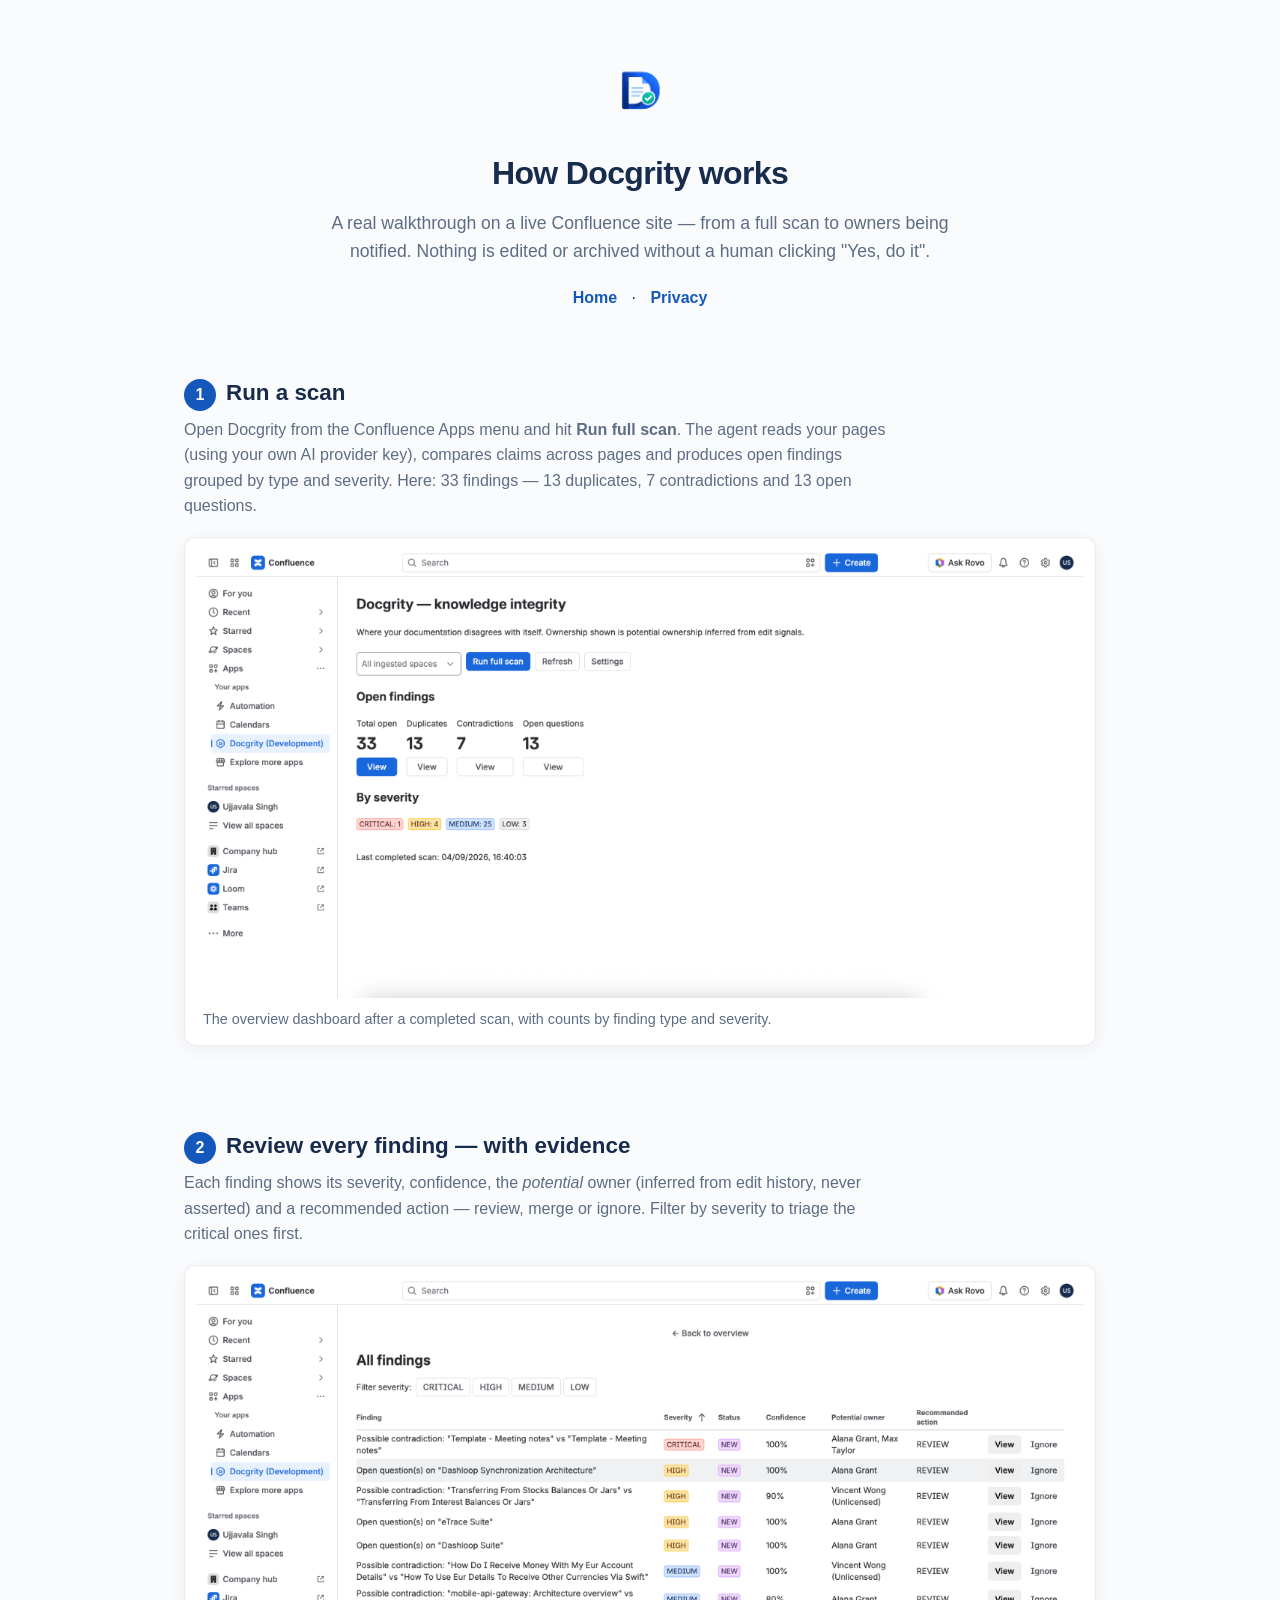
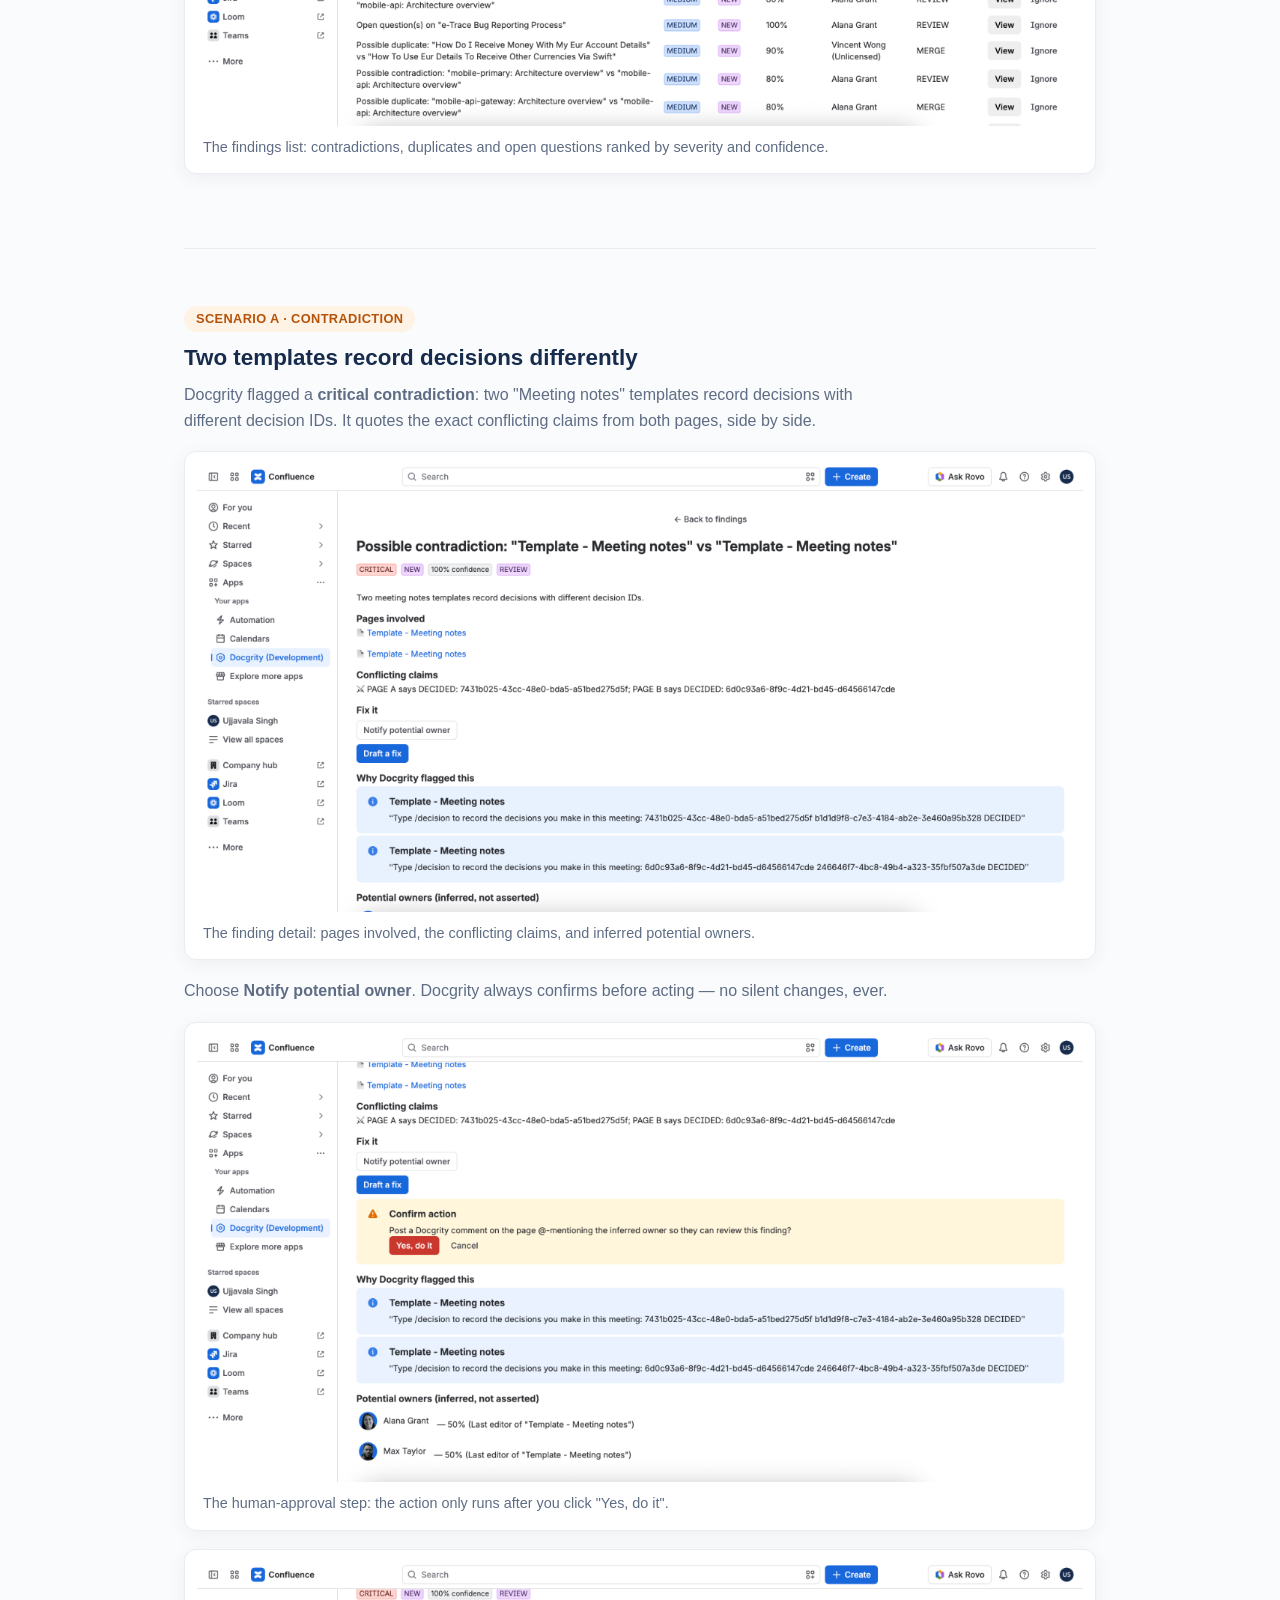
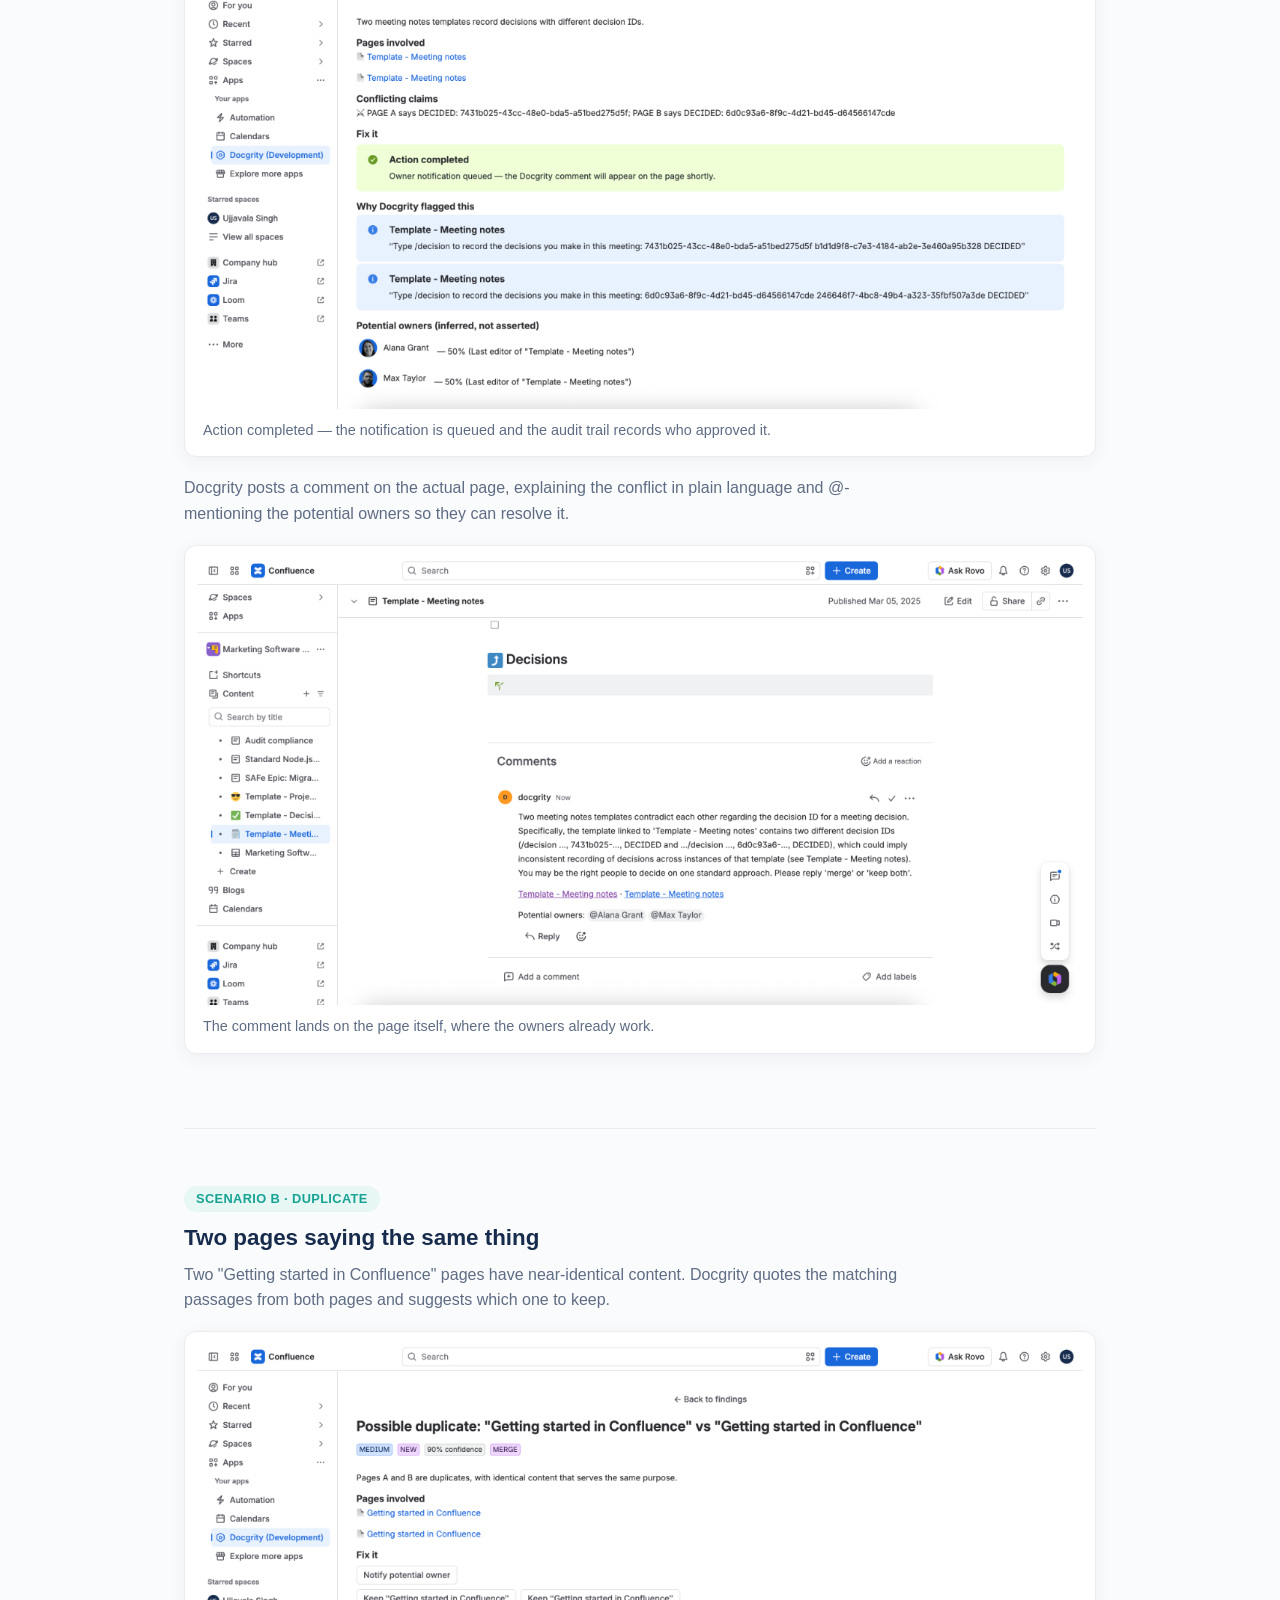
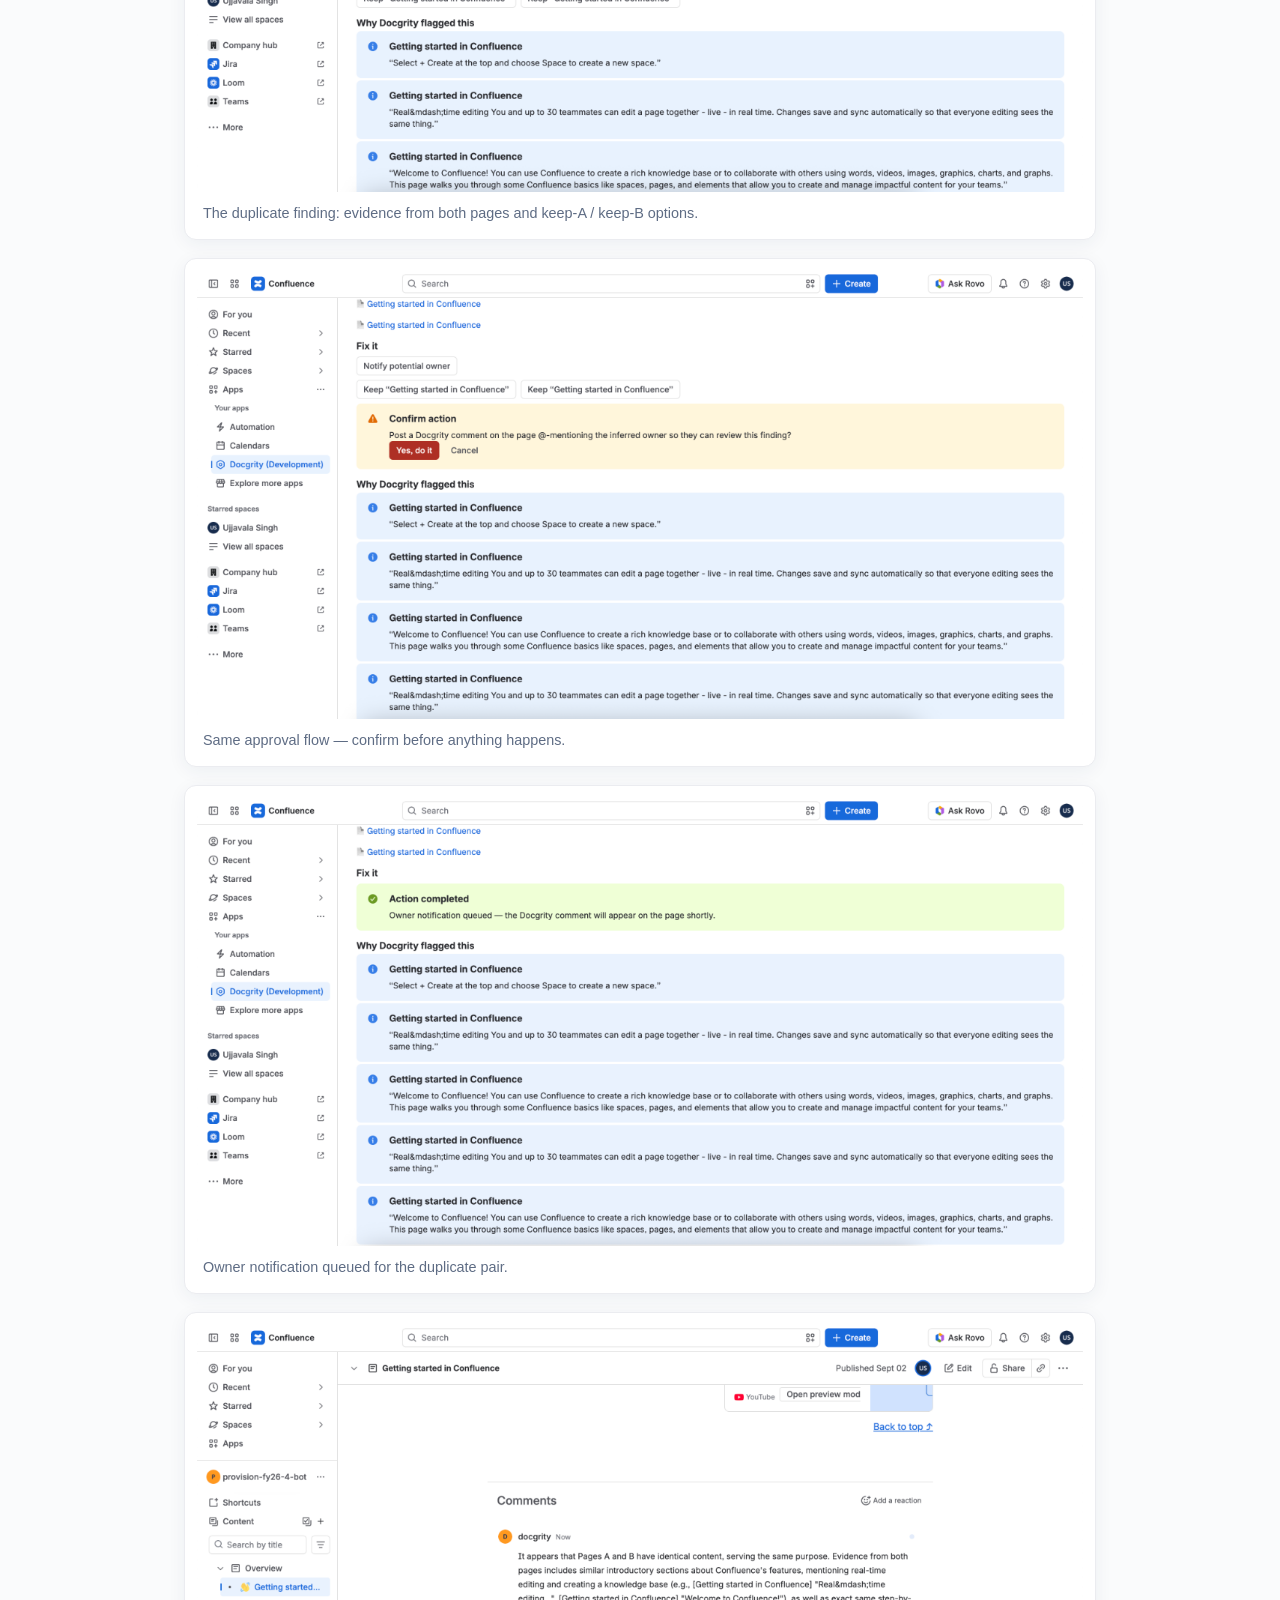
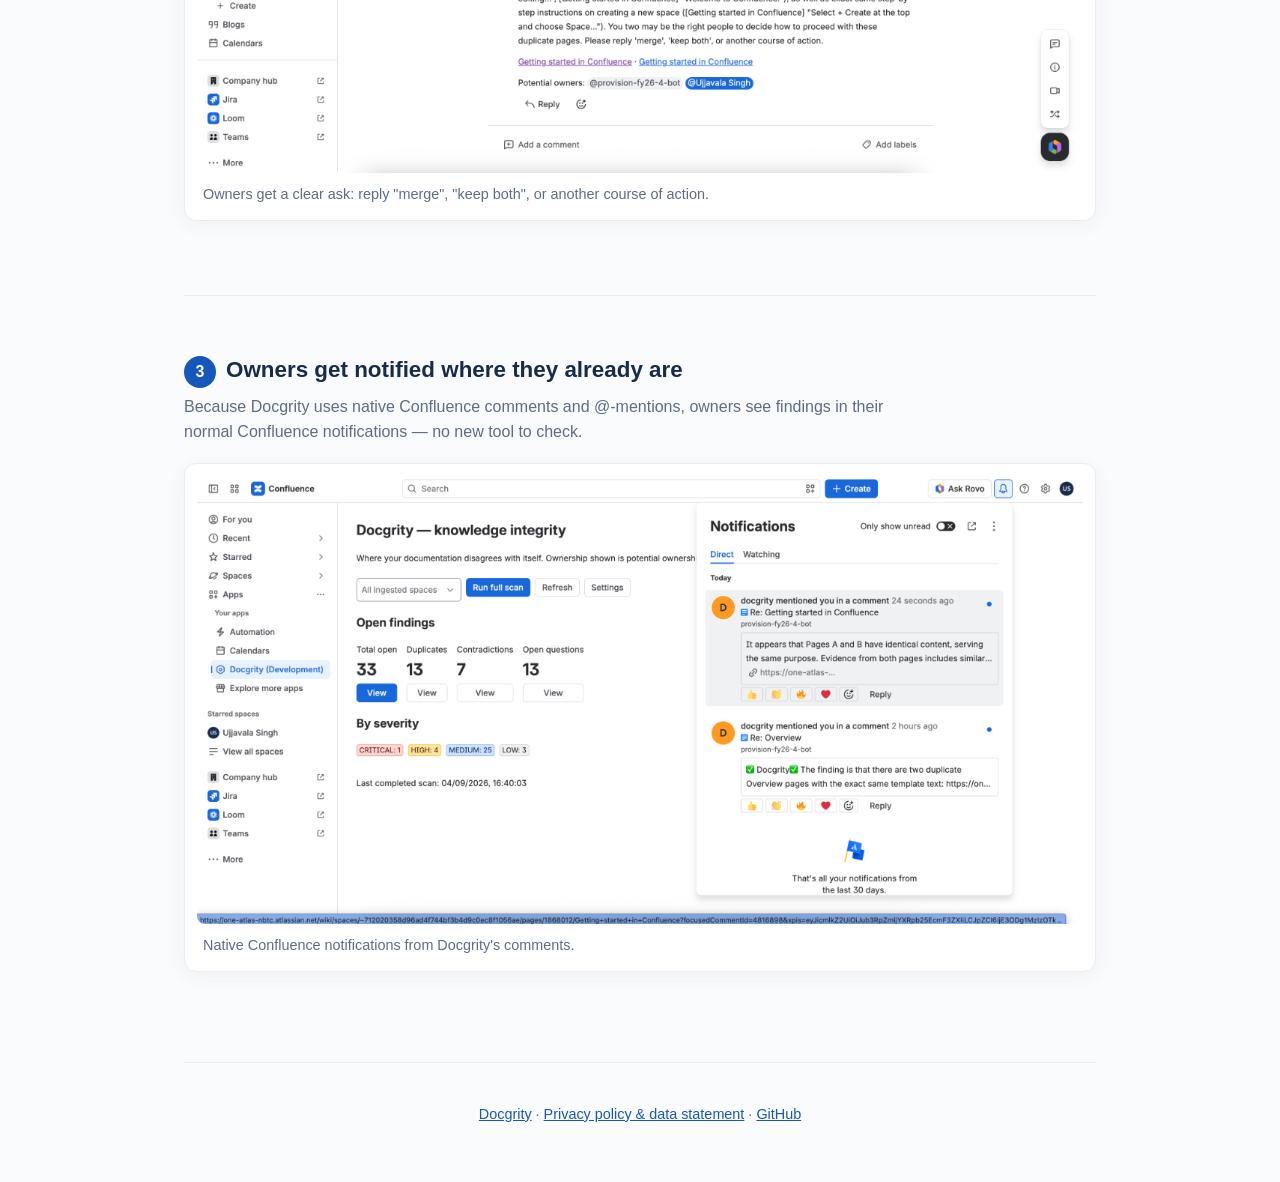
==== how-it-works.html @ d753ca42 "Add how-it-works walkthrough with cropped app screenshots" ====
<!DOCTYPE html>
<html lang="en">
<head>
<meta charset="utf-8">
<meta name="viewport" content="width=device-width, initial-scale=1">
<title>How Docgrity works — step by step</title>
<meta name="description" content="A step-by-step walkthrough of Docgrity finding duplicates, contradictions and open questions in Confluence — with real screenshots.">
<style>
  :root{--blue:#1558bc;--blue2:#0b3d91;--teal:#16a394;--ink:#172b4d;--muted:#5e6c84;--bg:#fafbfc}
  *{margin:0;box-sizing:border-box}
  body{font-family:-apple-system,BlinkMacSystemFont,"Segoe UI",Roboto,Helvetica,Arial,sans-serif;color:var(--ink);background:var(--bg);line-height:1.6}
  .wrap{max-width:960px;margin:0 auto;padding:0 24px}
  header{padding:56px 0 24px;text-align:center}
  header img{width:72px;height:72px;margin-bottom:12px}
  h1{font-size:2rem;letter-spacing:-.02em}
  .tag{font-size:1.1rem;color:var(--muted);max-width:640px;margin:10px auto 20px}
  nav{margin-bottom:8px}
  nav a{color:var(--blue);text-decoration:none;font-weight:600;margin:0 10px}
  section{padding:32px 0}
  h2{font-size:1.4rem;margin-bottom:6px}
  h2 .num{display:inline-block;background:var(--blue);color:#fff;border-radius:99px;width:32px;height:32px;line-height:32px;text-align:center;font-size:1rem;margin-right:10px}
  .scenario{display:inline-block;background:#e6f7f4;color:var(--teal);font-weight:700;font-size:.8rem;padding:3px 12px;border-radius:99px;margin-bottom:8px;letter-spacing:.03em;text-transform:uppercase}
  .scenario.warn{background:#fff3e6;color:#b45309}
  .lede{color:var(--muted);margin-bottom:18px;max-width:720px}
  figure{background:#fff;border:1px solid #ebecf0;border-radius:12px;padding:12px;box-shadow:0 4px 18px rgba(23,43,77,.06);margin:0 0 18px}
  figure img{width:100%;border-radius:8px;display:block}
  figcaption{color:var(--muted);font-size:.9rem;padding:10px 6px 2px}
  .divider{border:none;border-top:1px solid #ebecf0;margin:24px 0}
  footer{padding:40px 0 56px;color:var(--muted);font-size:.9rem;text-align:center;border-top:1px solid #ebecf0;margin-top:40px}
  footer a{color:var(--blue)}
</style>
</head>
<body>
<div class="wrap">
  <header>
    <a href="index.html"><img src="logo.png" alt="Docgrity logo"></a>
    <h1>How Docgrity works</h1>
    <p class="tag">A real walkthrough on a live Confluence site — from a full scan to owners being notified. Nothing is edited or archived without a human clicking "Yes, do it".</p>
    <nav><a href="index.html">Home</a> · <a href="privacy.html">Privacy</a></nav>
  </header>

  <section>
    <h2><span class="num">1</span>Run a scan</h2>
    <p class="lede">Open Docgrity from the Confluence Apps menu and hit <strong>Run full scan</strong>. The agent reads your pages (using your own AI provider key), compares claims across pages and produces open findings grouped by type and severity. Here: 33 findings — 13 duplicates, 7 contradictions and 13 open questions.</p>
    <figure><img src="screenshots/shot_01.png" alt="Docgrity overview dashboard showing 33 open findings with severity breakdown"><figcaption>The overview dashboard after a completed scan, with counts by finding type and severity.</figcaption></figure>
  </section>

  <section>
    <h2><span class="num">2</span>Review every finding — with evidence</h2>
    <p class="lede">Each finding shows its severity, confidence, the <em>potential</em> owner (inferred from edit history, never asserted) and a recommended action — review, merge or ignore. Filter by severity to triage the critical ones first.</p>
    <figure><img src="screenshots/shot_02.png" alt="All findings list with severity, confidence, potential owner and recommended action columns"><figcaption>The findings list: contradictions, duplicates and open questions ranked by severity and confidence.</figcaption></figure>
  </section>

  <hr class="divider">

  <section>
    <span class="scenario warn">Scenario A · Contradiction</span>
    <h2>Two templates record decisions differently</h2>
    <p class="lede">Docgrity flagged a <strong>critical contradiction</strong>: two "Meeting notes" templates record decisions with different decision IDs. It quotes the exact conflicting claims from both pages, side by side.</p>
    <figure><img src="screenshots/shot_03.png" alt="Contradiction finding detail with conflicting claims quoted from both pages"><figcaption>The finding detail: pages involved, the conflicting claims, and inferred potential owners.</figcaption></figure>

    <p class="lede">Choose <strong>Notify potential owner</strong>. Docgrity always confirms before acting — no silent changes, ever.</p>
    <figure><img src="screenshots/shot_04.png" alt="Confirm action prompt asking to post a Docgrity comment mentioning the inferred owner"><figcaption>The human-approval step: the action only runs after you click "Yes, do it".</figcaption></figure>

    <figure><img src="screenshots/shot_05.png" alt="Action completed banner showing the owner notification was queued"><figcaption>Action completed — the notification is queued and the audit trail records who approved it.</figcaption></figure>

    <p class="lede">Docgrity posts a comment on the actual page, explaining the conflict in plain language and @-mentioning the potential owners so they can resolve it.</p>
    <figure><img src="screenshots/shot_06.png" alt="Docgrity comment on the Confluence page explaining the contradiction and mentioning owners"><figcaption>The comment lands on the page itself, where the owners already work.</figcaption></figure>
  </section>

  <hr class="divider">

  <section>
    <span class="scenario">Scenario B · Duplicate</span>
    <h2>Two pages saying the same thing</h2>
    <p class="lede">Two "Getting started in Confluence" pages have near-identical content. Docgrity quotes the matching passages from both pages and suggests which one to keep.</p>
    <figure><img src="screenshots/shot_07.png" alt="Duplicate finding detail comparing two Getting started pages with quoted evidence"><figcaption>The duplicate finding: evidence from both pages and keep-A / keep-B options.</figcaption></figure>

    <figure><img src="screenshots/shot_08.png" alt="Confirm action prompt for the duplicate finding"><figcaption>Same approval flow — confirm before anything happens.</figcaption></figure>

    <figure><img src="screenshots/shot_09.png" alt="Action completed for the duplicate finding"><figcaption>Owner notification queued for the duplicate pair.</figcaption></figure>

    <figure><img src="screenshots/shot_10.png" alt="Docgrity comment on the duplicate page suggesting merge or keep-both, mentioning owners"><figcaption>Owners get a clear ask: reply "merge", "keep both", or another course of action.</figcaption></figure>
  </section>

  <hr class="divider">

  <section>
    <h2><span class="num">3</span>Owners get notified where they already are</h2>
    <p class="lede">Because Docgrity uses native Confluence comments and @-mentions, owners see findings in their normal Confluence notifications — no new tool to check.</p>
    <figure><img src="screenshots/shot_11.png" alt="Confluence notifications panel showing Docgrity mention notifications"><figcaption>Native Confluence notifications from Docgrity's comments.</figcaption></figure>
  </section>

  <footer>
    <p><a href="index.html">Docgrity</a> · <a href="privacy.html">Privacy policy &amp; data statement</a> · <a href="https://github.com/ujjavala">GitHub</a></p>
  </footer>
</div>
</body>
</html>
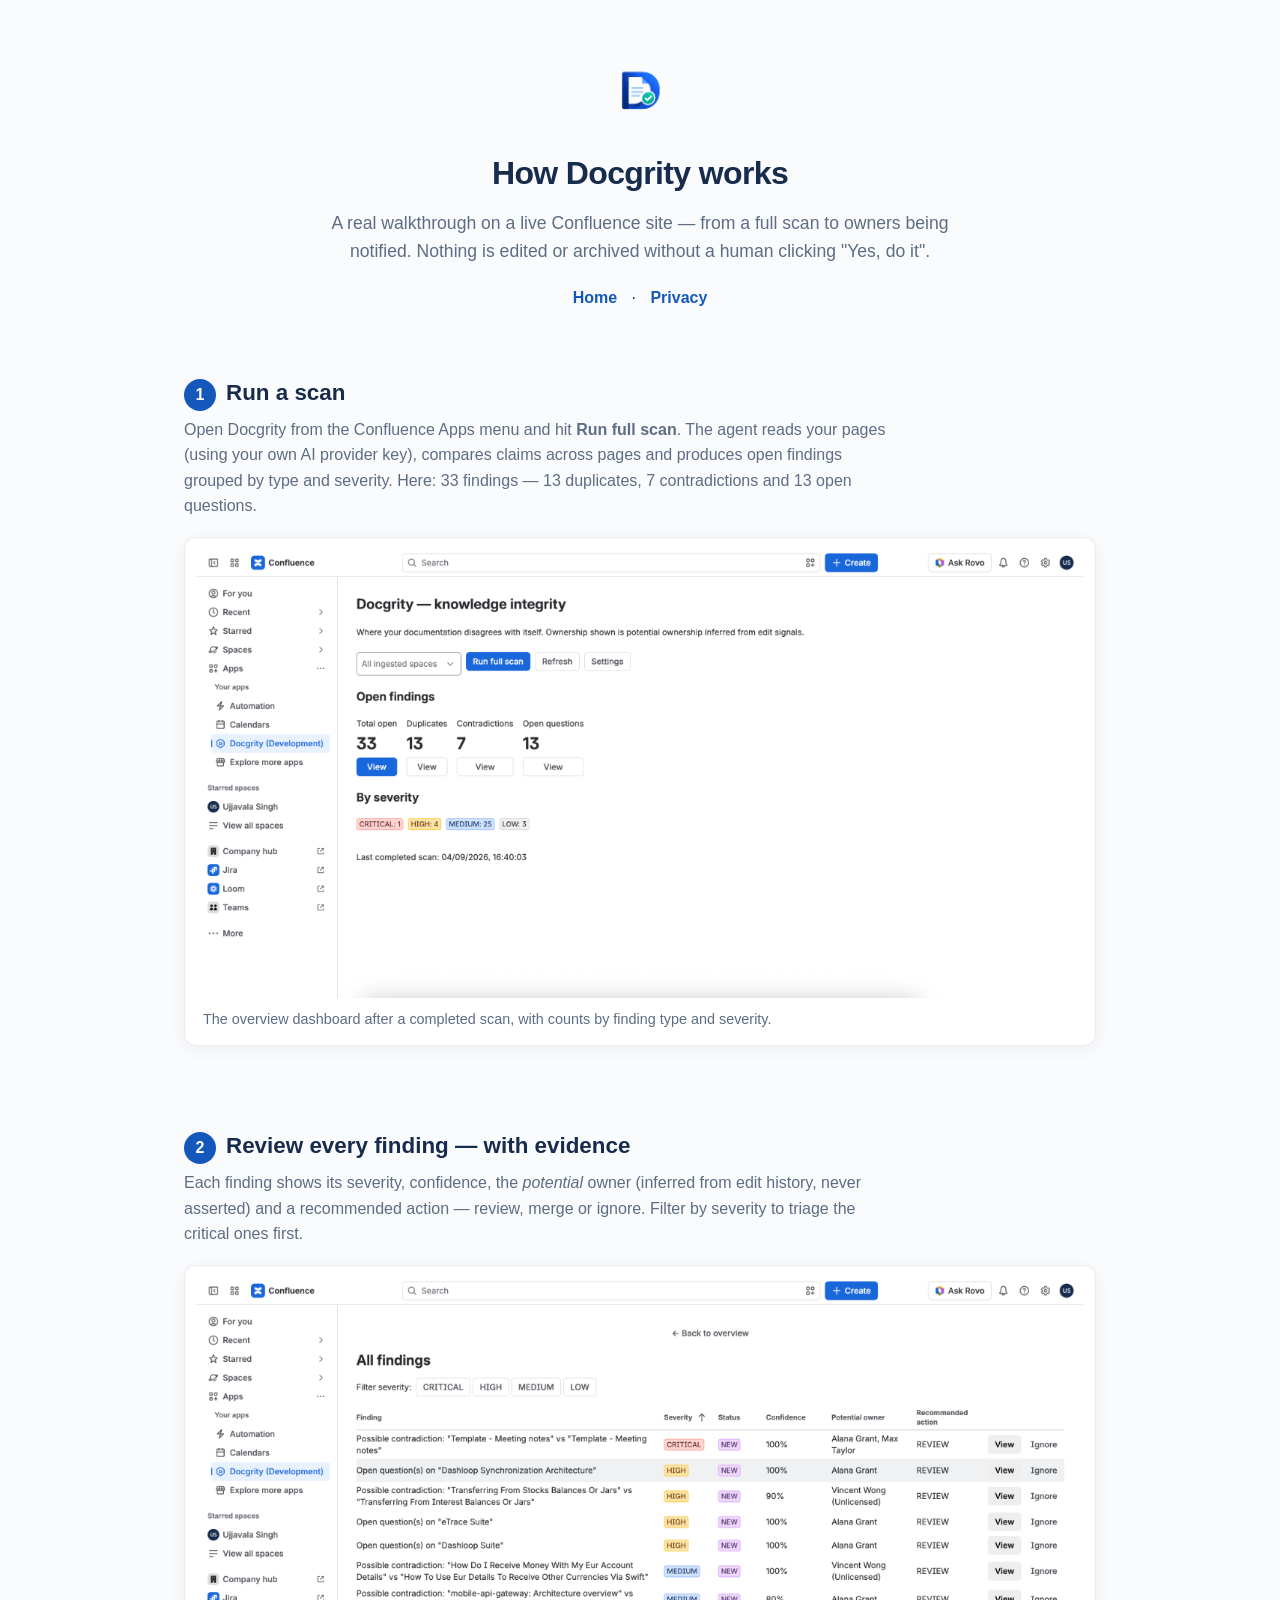
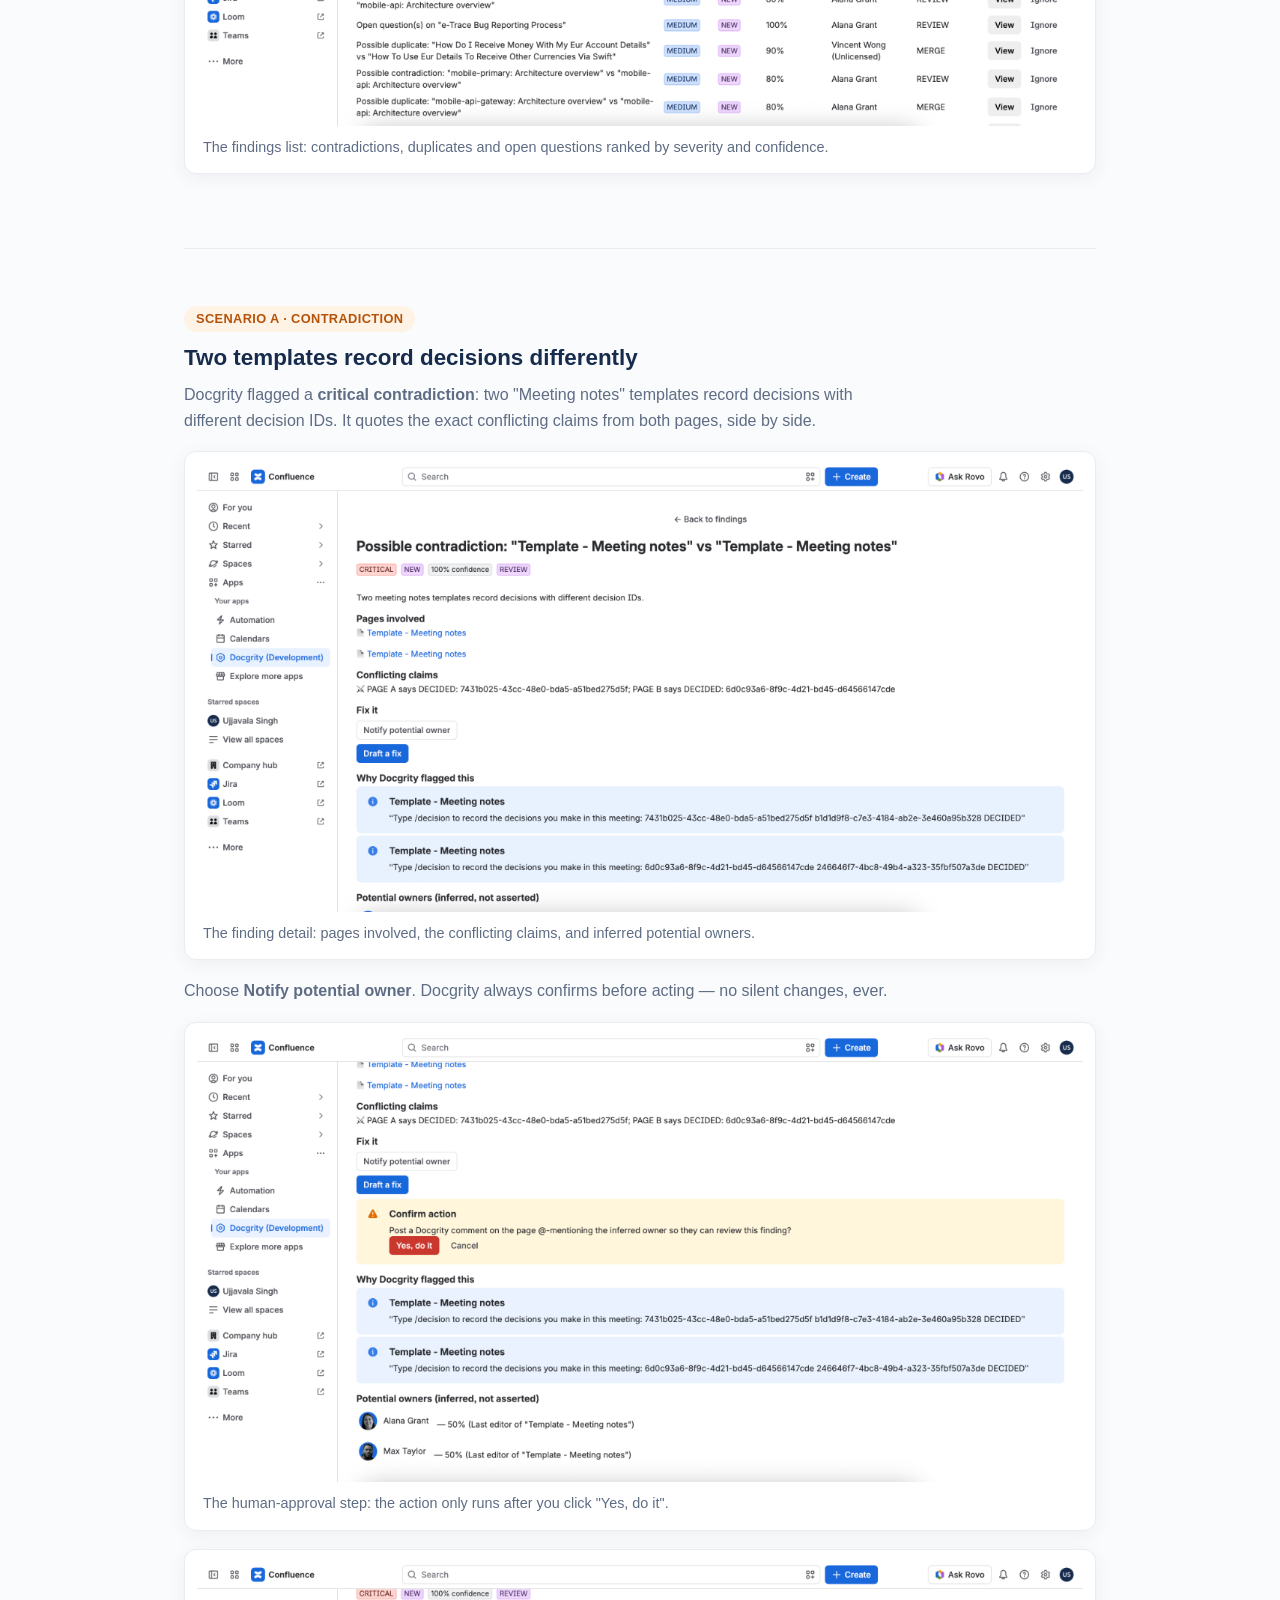
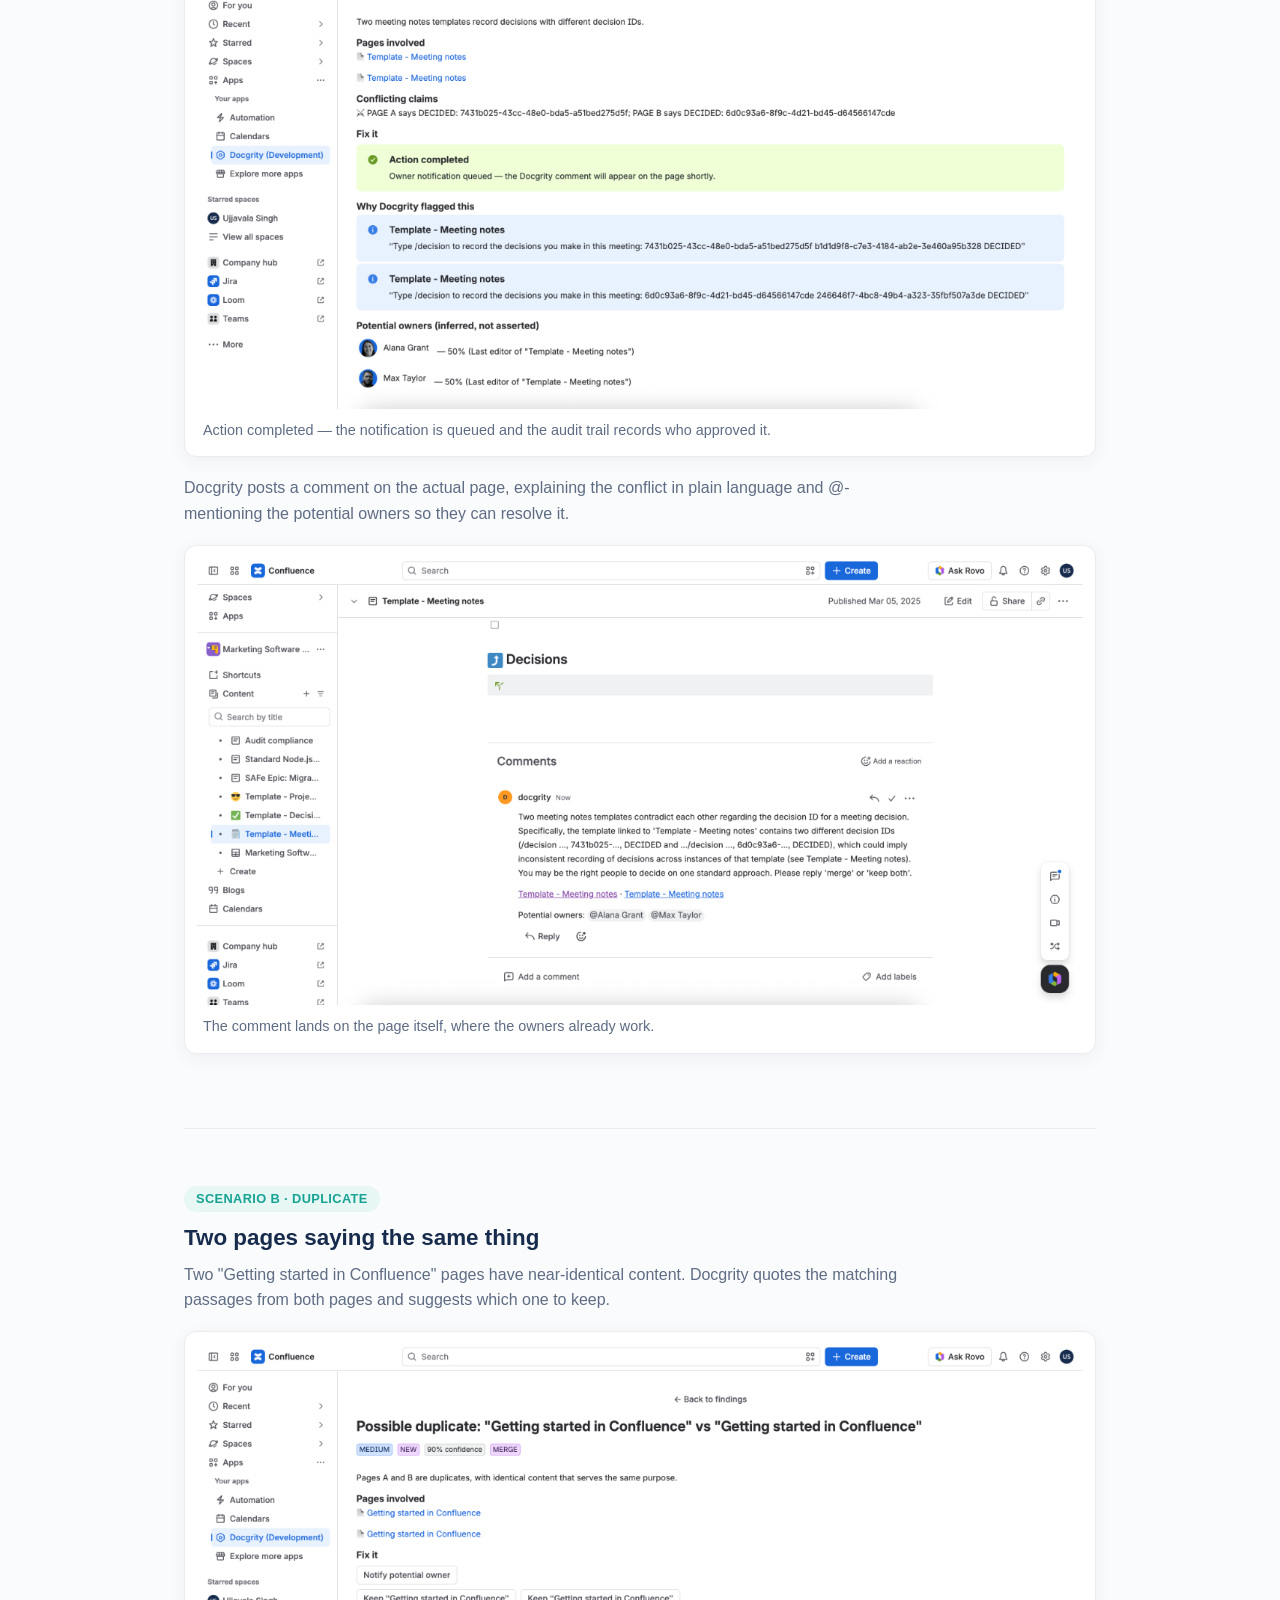
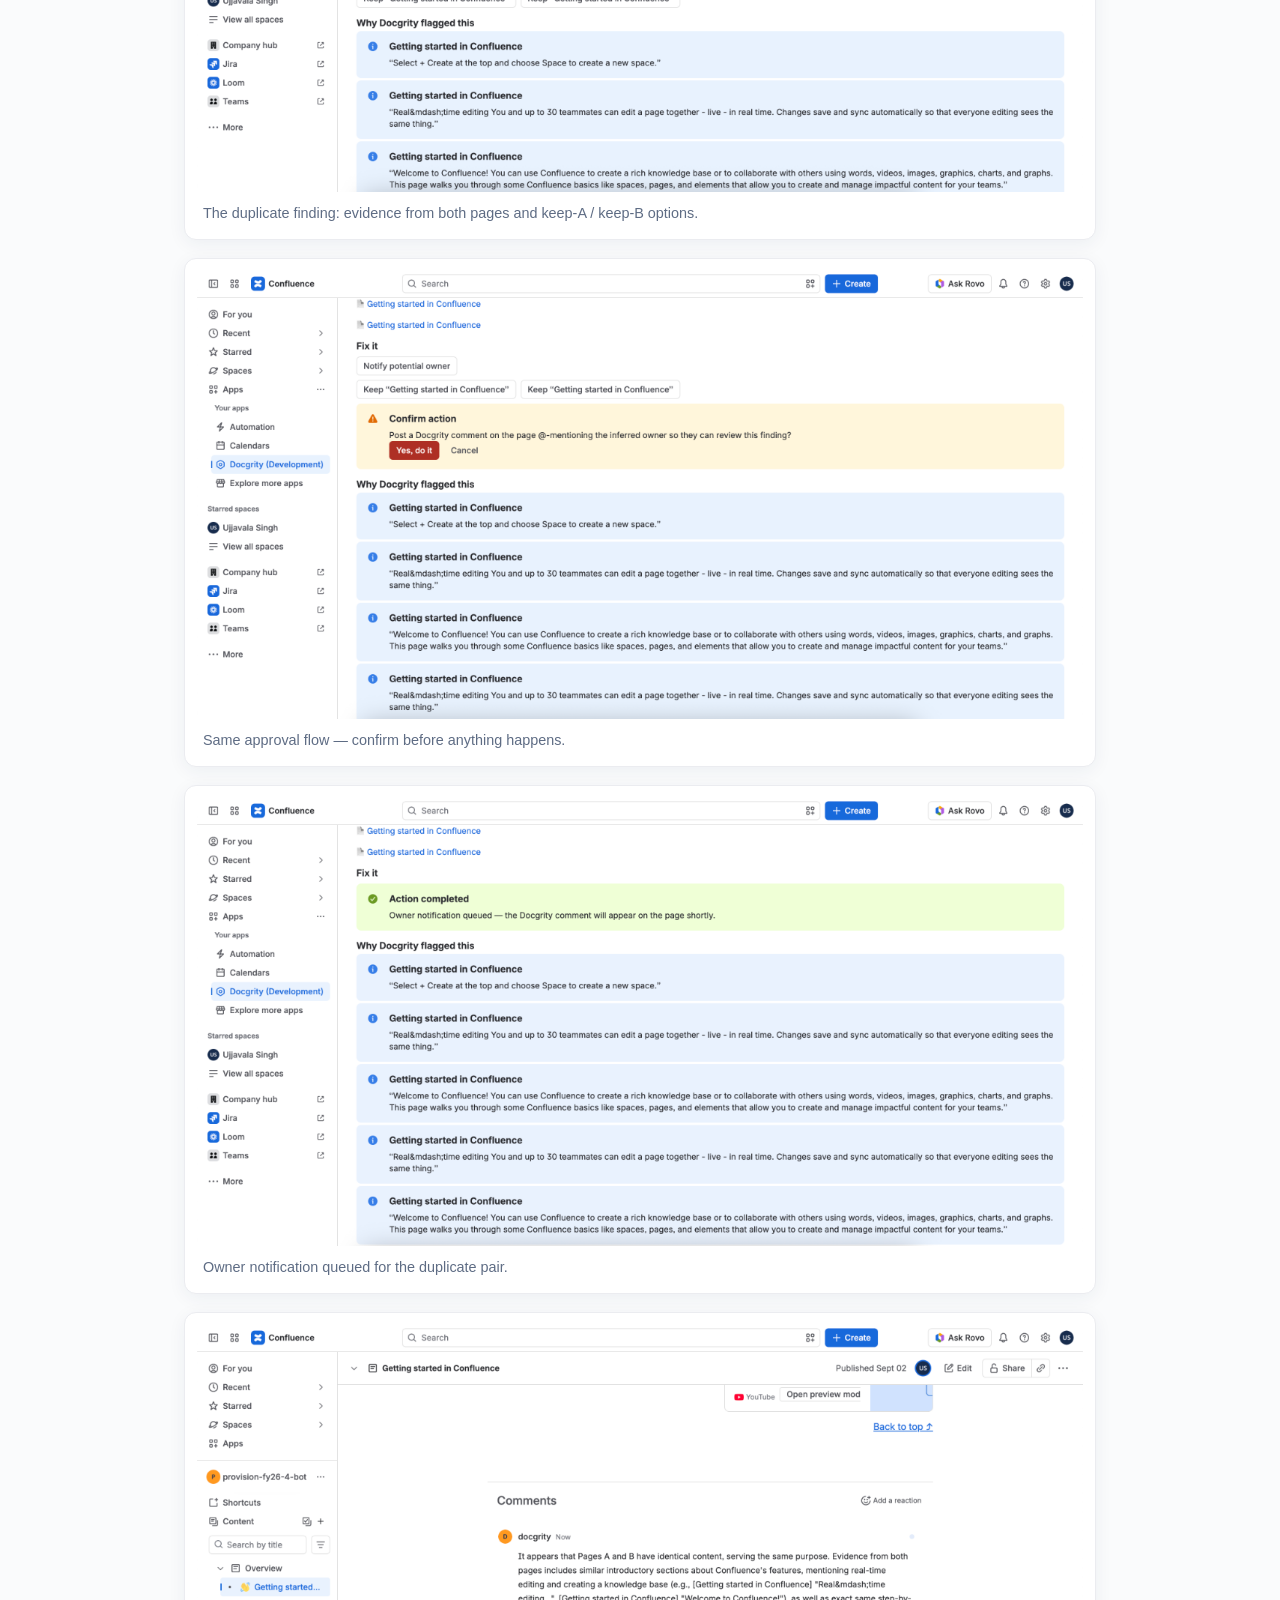
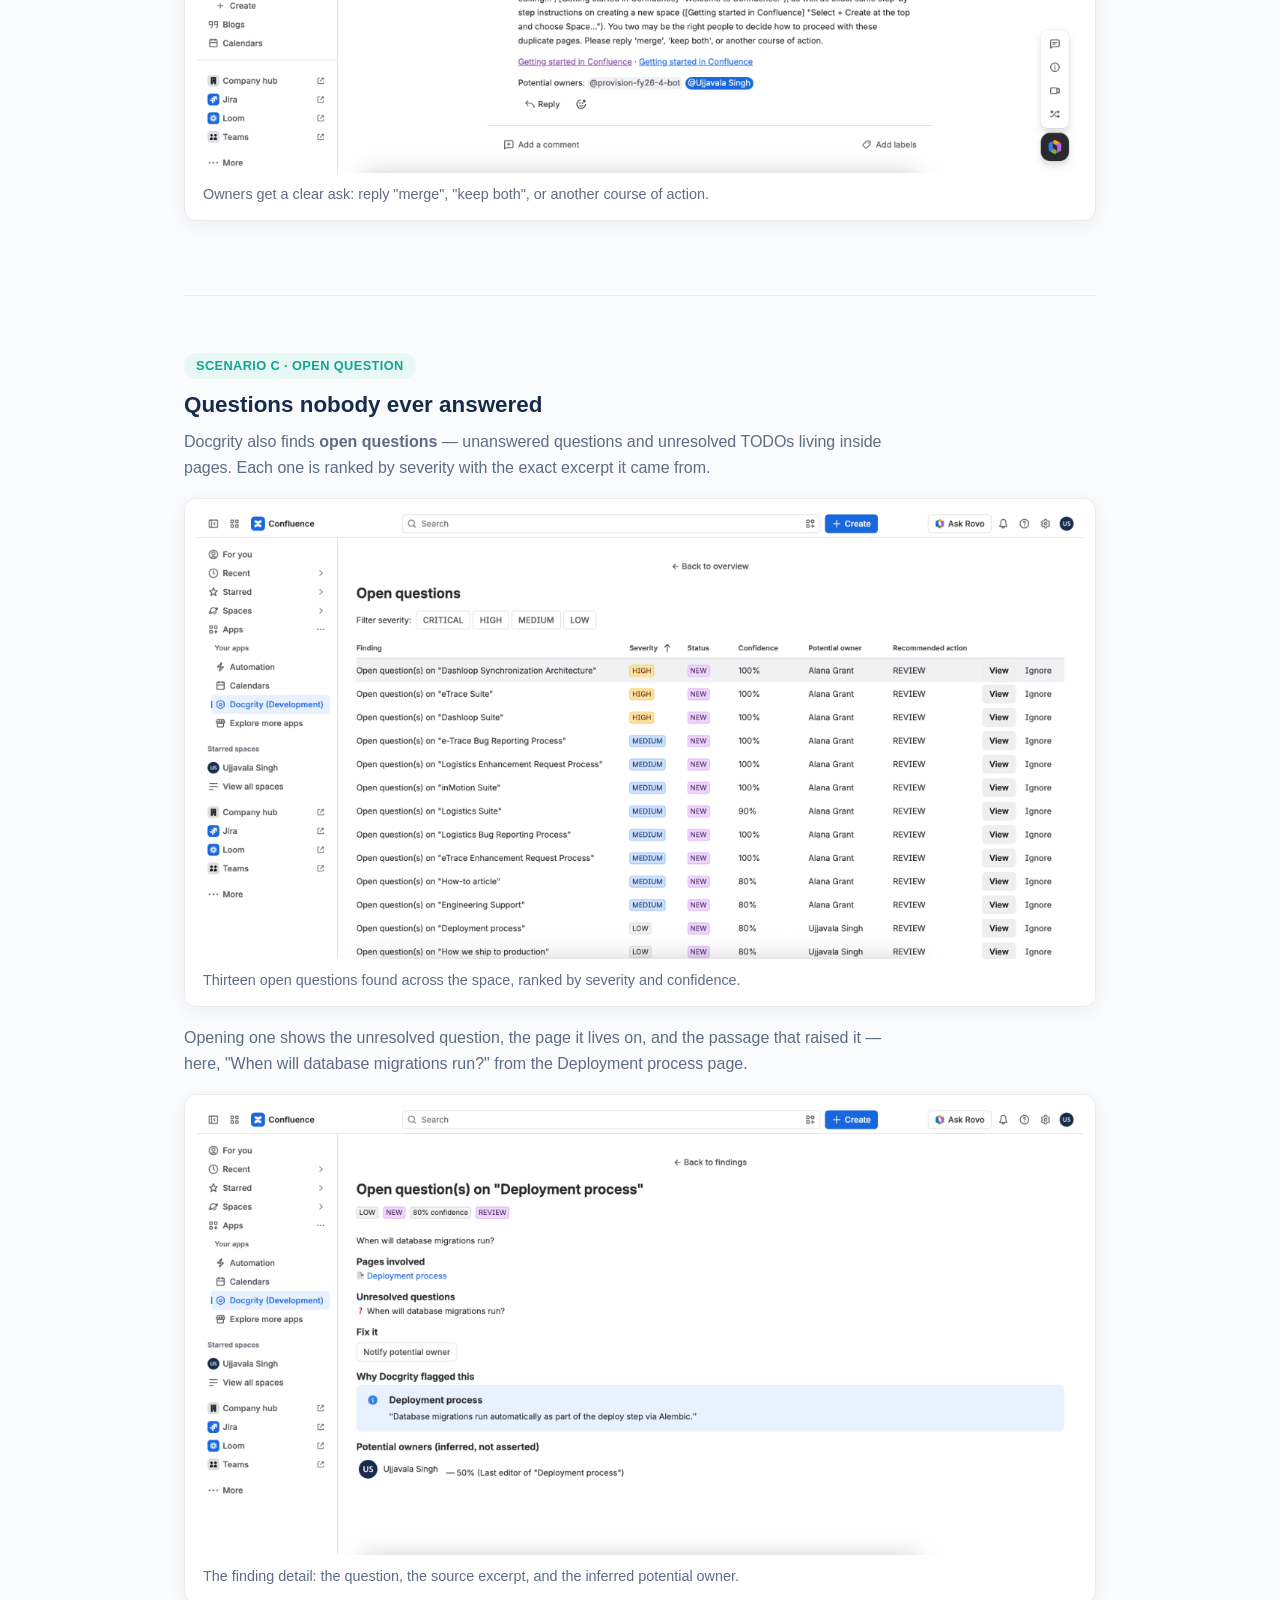
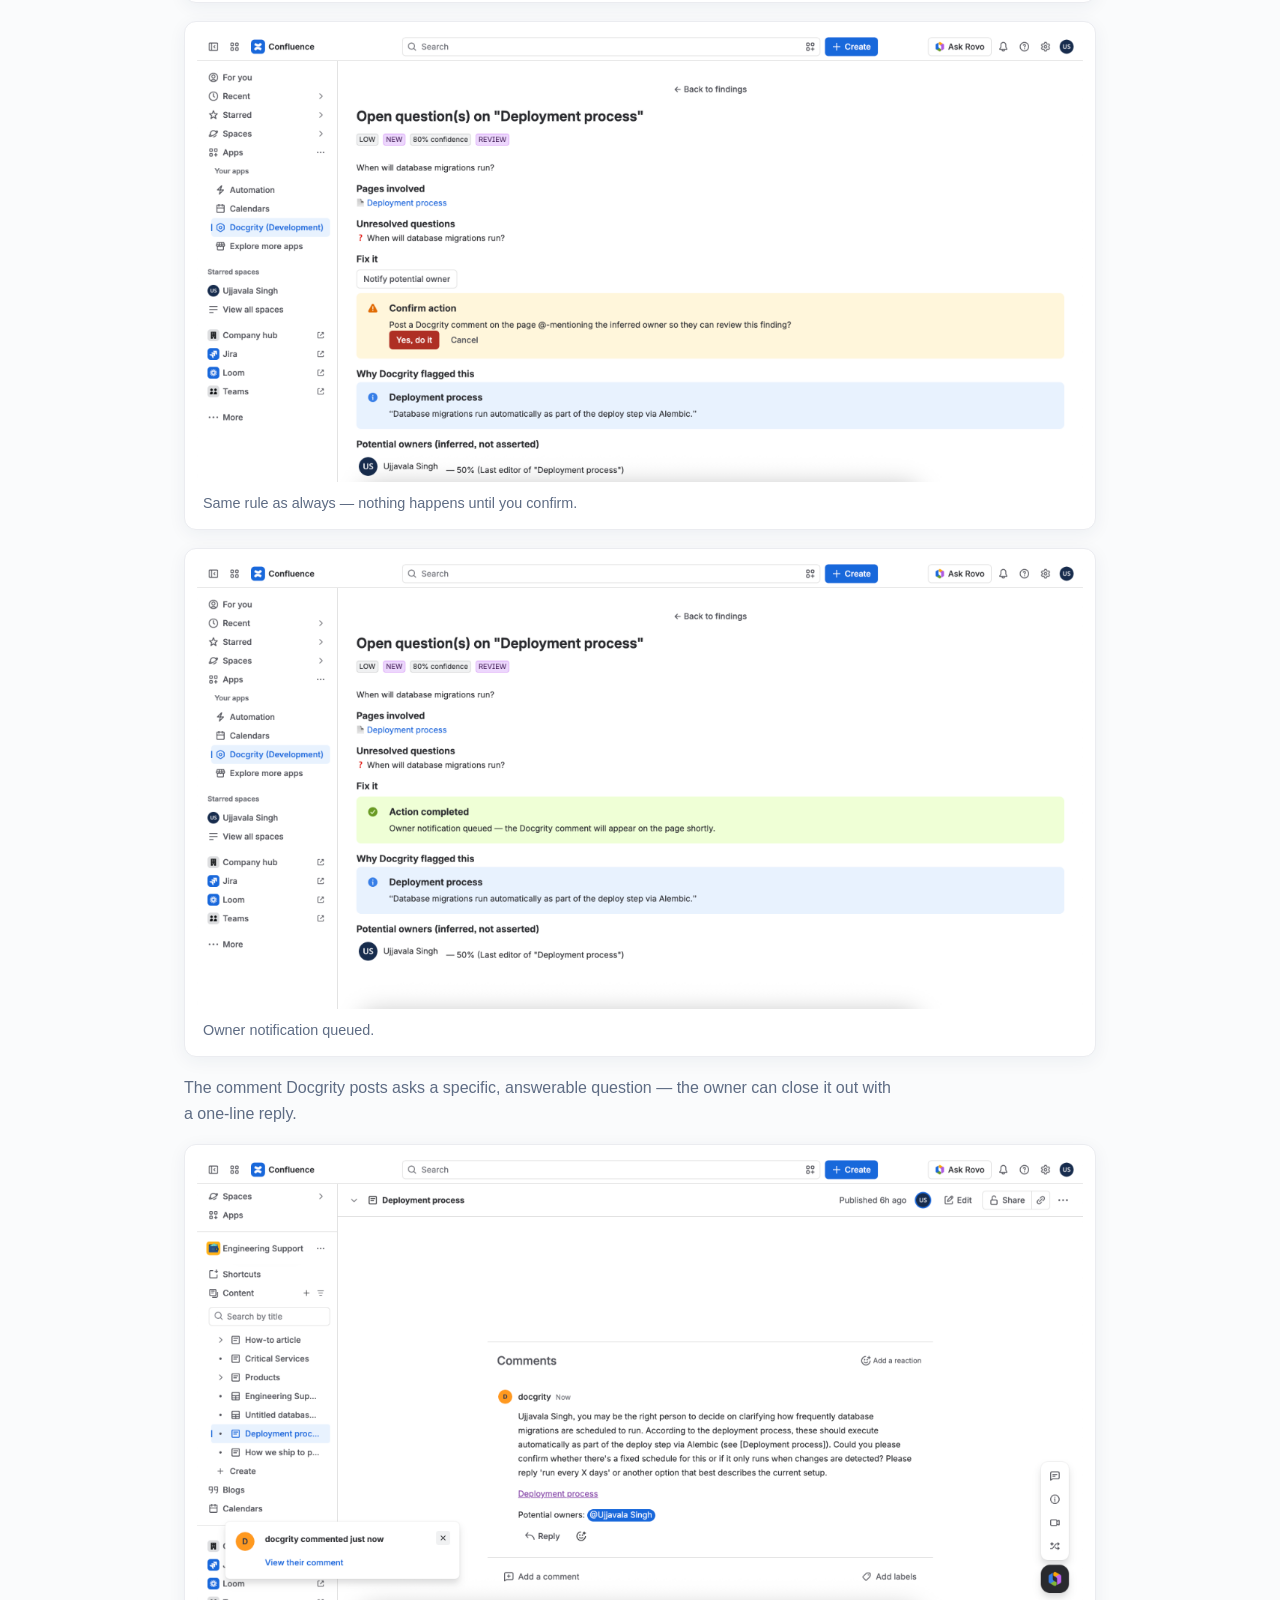
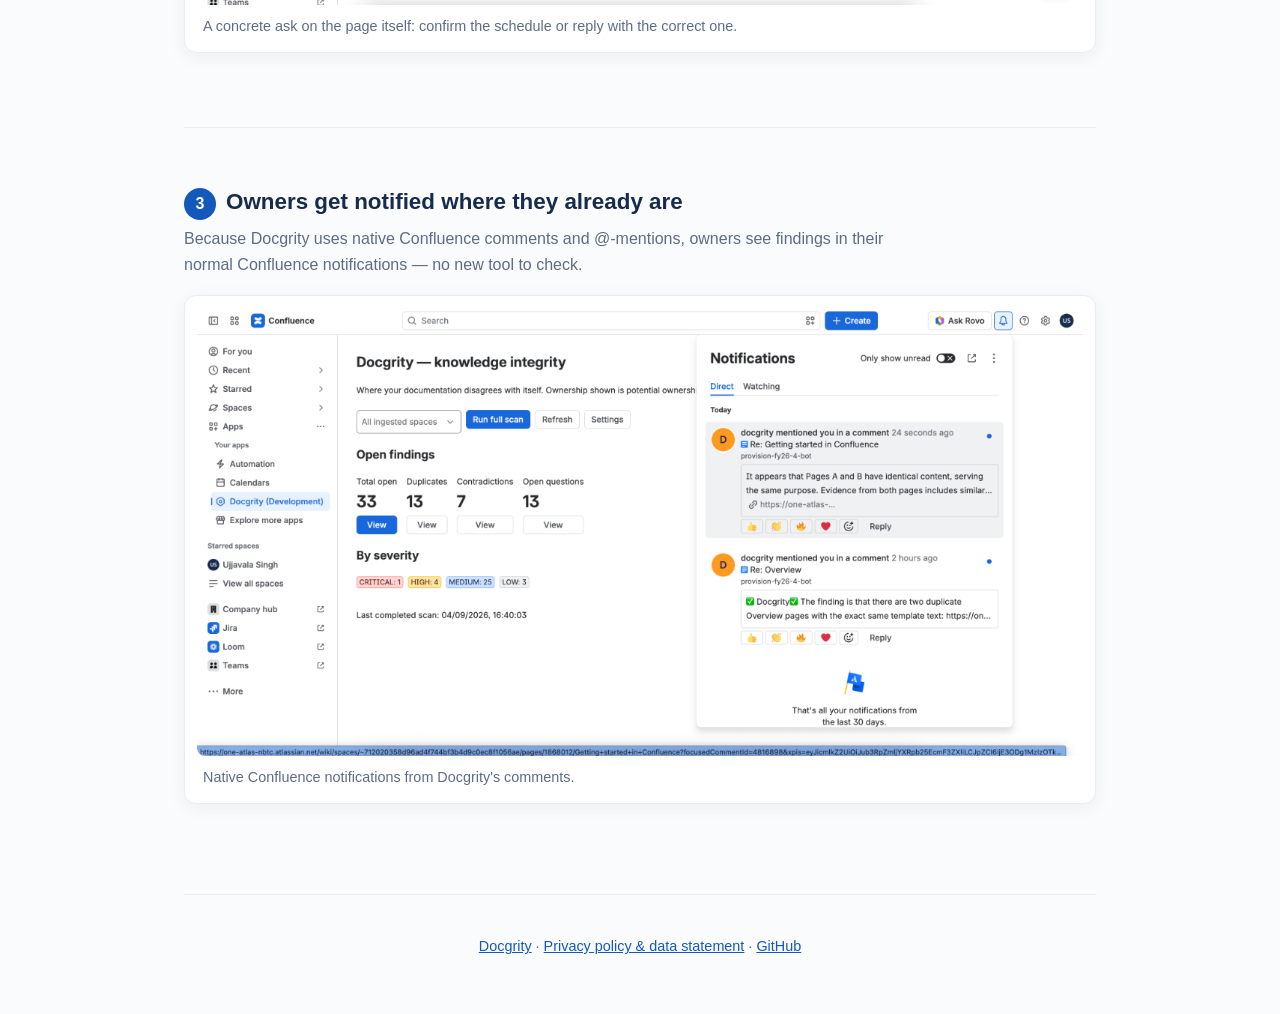
==== commit ffaa241a: "Add Scenario C: open questions walkthrough" ====
--- a/how-it-works.html
+++ b/how-it-works.html
@@ -4,6 +4,9 @@
 <meta charset="utf-8">
 <meta name="viewport" content="width=device-width, initial-scale=1">
 <title>How Docgrity works — step by step</title>
+<link rel="icon" type="image/png" sizes="32x32" href="favicon-32.png">
+<link rel="icon" type="image/png" href="logo.png">
+<link rel="apple-touch-icon" href="apple-touch-icon.png">
 <meta name="description" content="A step-by-step walkthrough of Docgrity finding duplicates, contradictions and open questions in Confluence — with real screenshots.">
 <style>
   :root{--blue:#1558bc;--blue2:#0b3d91;--teal:#16a394;--ink:#172b4d;--muted:#5e6c84;--bg:#fafbfc}
@@ -86,6 +89,25 @@
   <hr class="divider">
 
   <section>
+    <span class="scenario">Scenario C · Open question</span>
+    <h2>Questions nobody ever answered</h2>
+    <p class="lede">Docgrity also finds <strong>open questions</strong> — unanswered questions and unresolved TODOs living inside pages. Each one is ranked by severity with the exact excerpt it came from.</p>
+    <figure><img src="screenshots/shot_12.png" alt="Open questions findings list ranked by severity with potential owners"><figcaption>Thirteen open questions found across the space, ranked by severity and confidence.</figcaption></figure>
+
+    <p class="lede">Opening one shows the unresolved question, the page it lives on, and the passage that raised it — here, "When will database migrations run?" from the Deployment process page.</p>
+    <figure><img src="screenshots/shot_13.png" alt="Open question detail showing the unresolved question, evidence excerpt and potential owner"><figcaption>The finding detail: the question, the source excerpt, and the inferred potential owner.</figcaption></figure>
+
+    <figure><img src="screenshots/shot_14.png" alt="Confirm action prompt before notifying the owner of the open question"><figcaption>Same rule as always — nothing happens until you confirm.</figcaption></figure>
+
+    <figure><img src="screenshots/shot_15.png" alt="Action completed for the open question finding"><figcaption>Owner notification queued.</figcaption></figure>
+
+    <p class="lede">The comment Docgrity posts asks a specific, answerable question — the owner can close it out with a one-line reply.</p>
+    <figure><img src="screenshots/shot_16.png" alt="Docgrity comment on the page asking the owner to clarify the migration schedule"><figcaption>A concrete ask on the page itself: confirm the schedule or reply with the correct one.</figcaption></figure>
+  </section>
+
+  <hr class="divider">
+
+  <section>
     <h2><span class="num">3</span>Owners get notified where they already are</h2>
     <p class="lede">Because Docgrity uses native Confluence comments and @-mentions, owners see findings in their normal Confluence notifications — no new tool to check.</p>
     <figure><img src="screenshots/shot_11.png" alt="Confluence notifications panel showing Docgrity mention notifications"><figcaption>Native Confluence notifications from Docgrity's comments.</figcaption></figure>
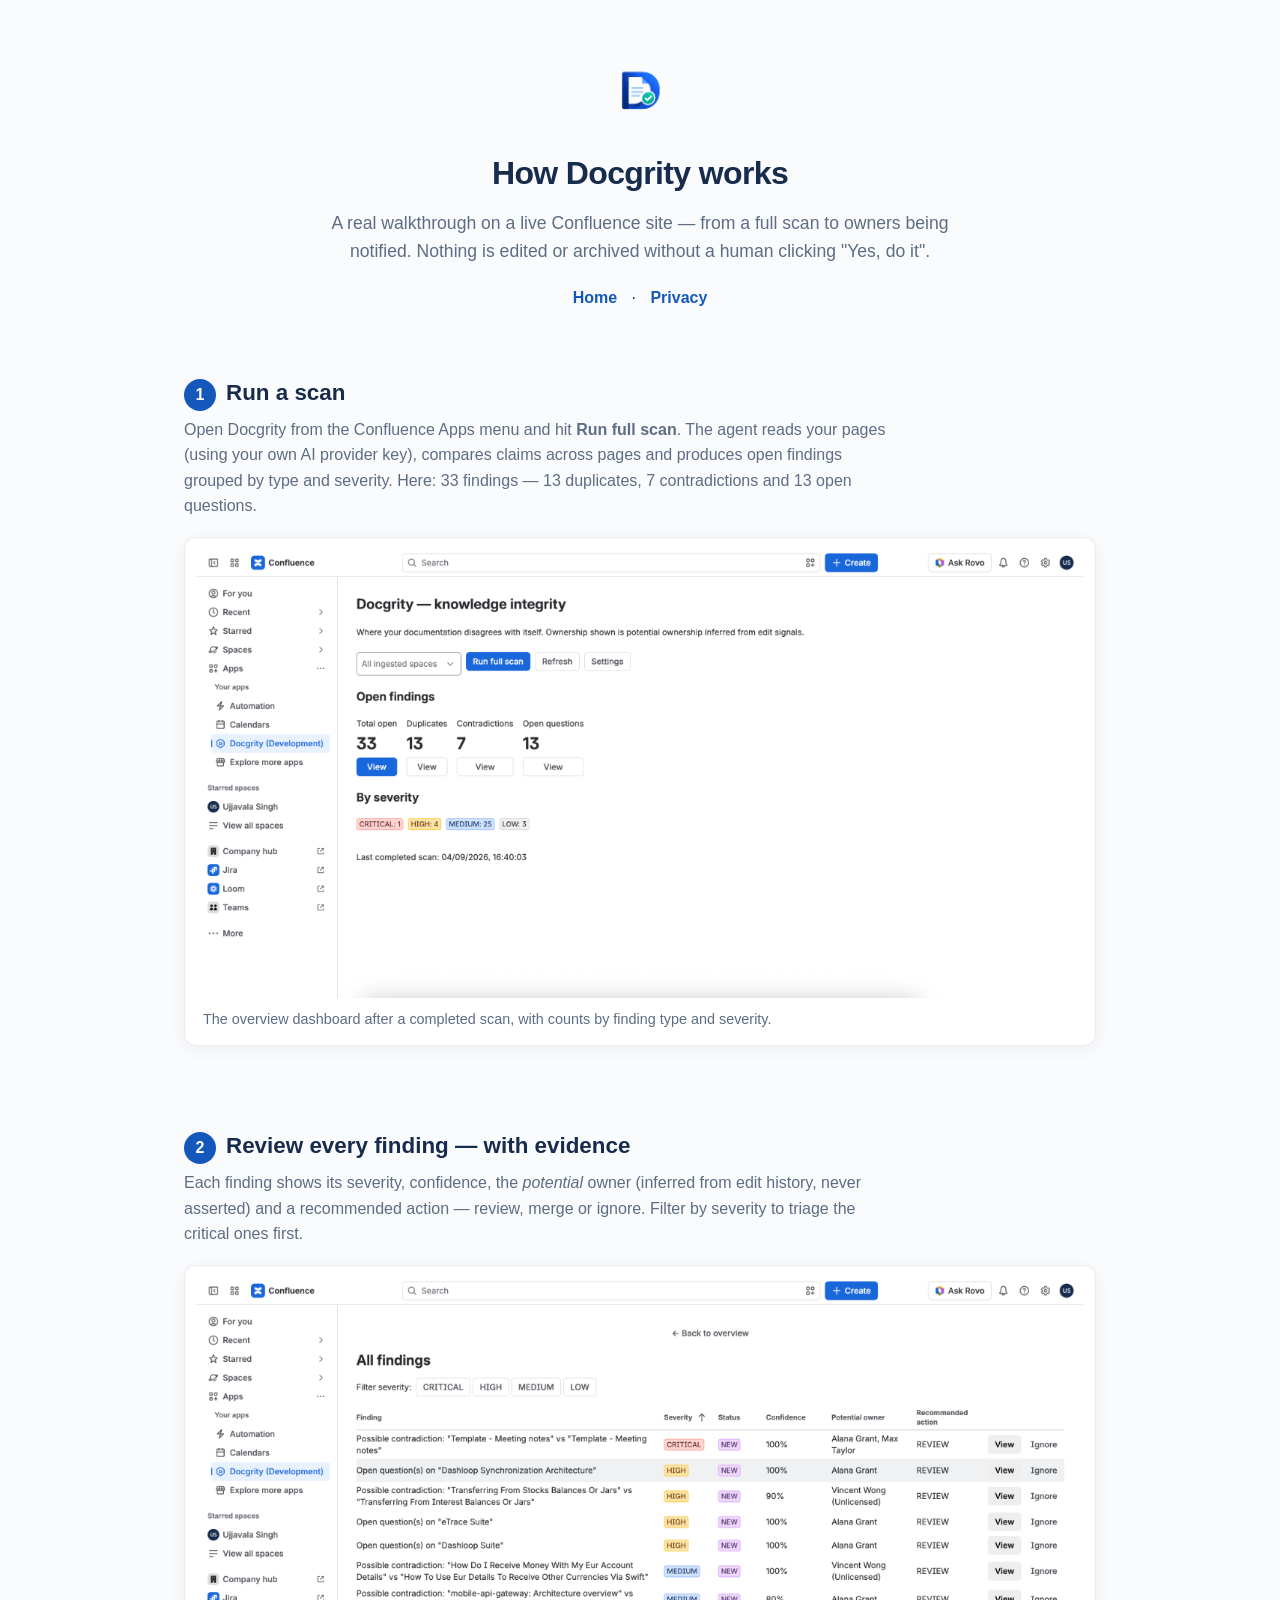
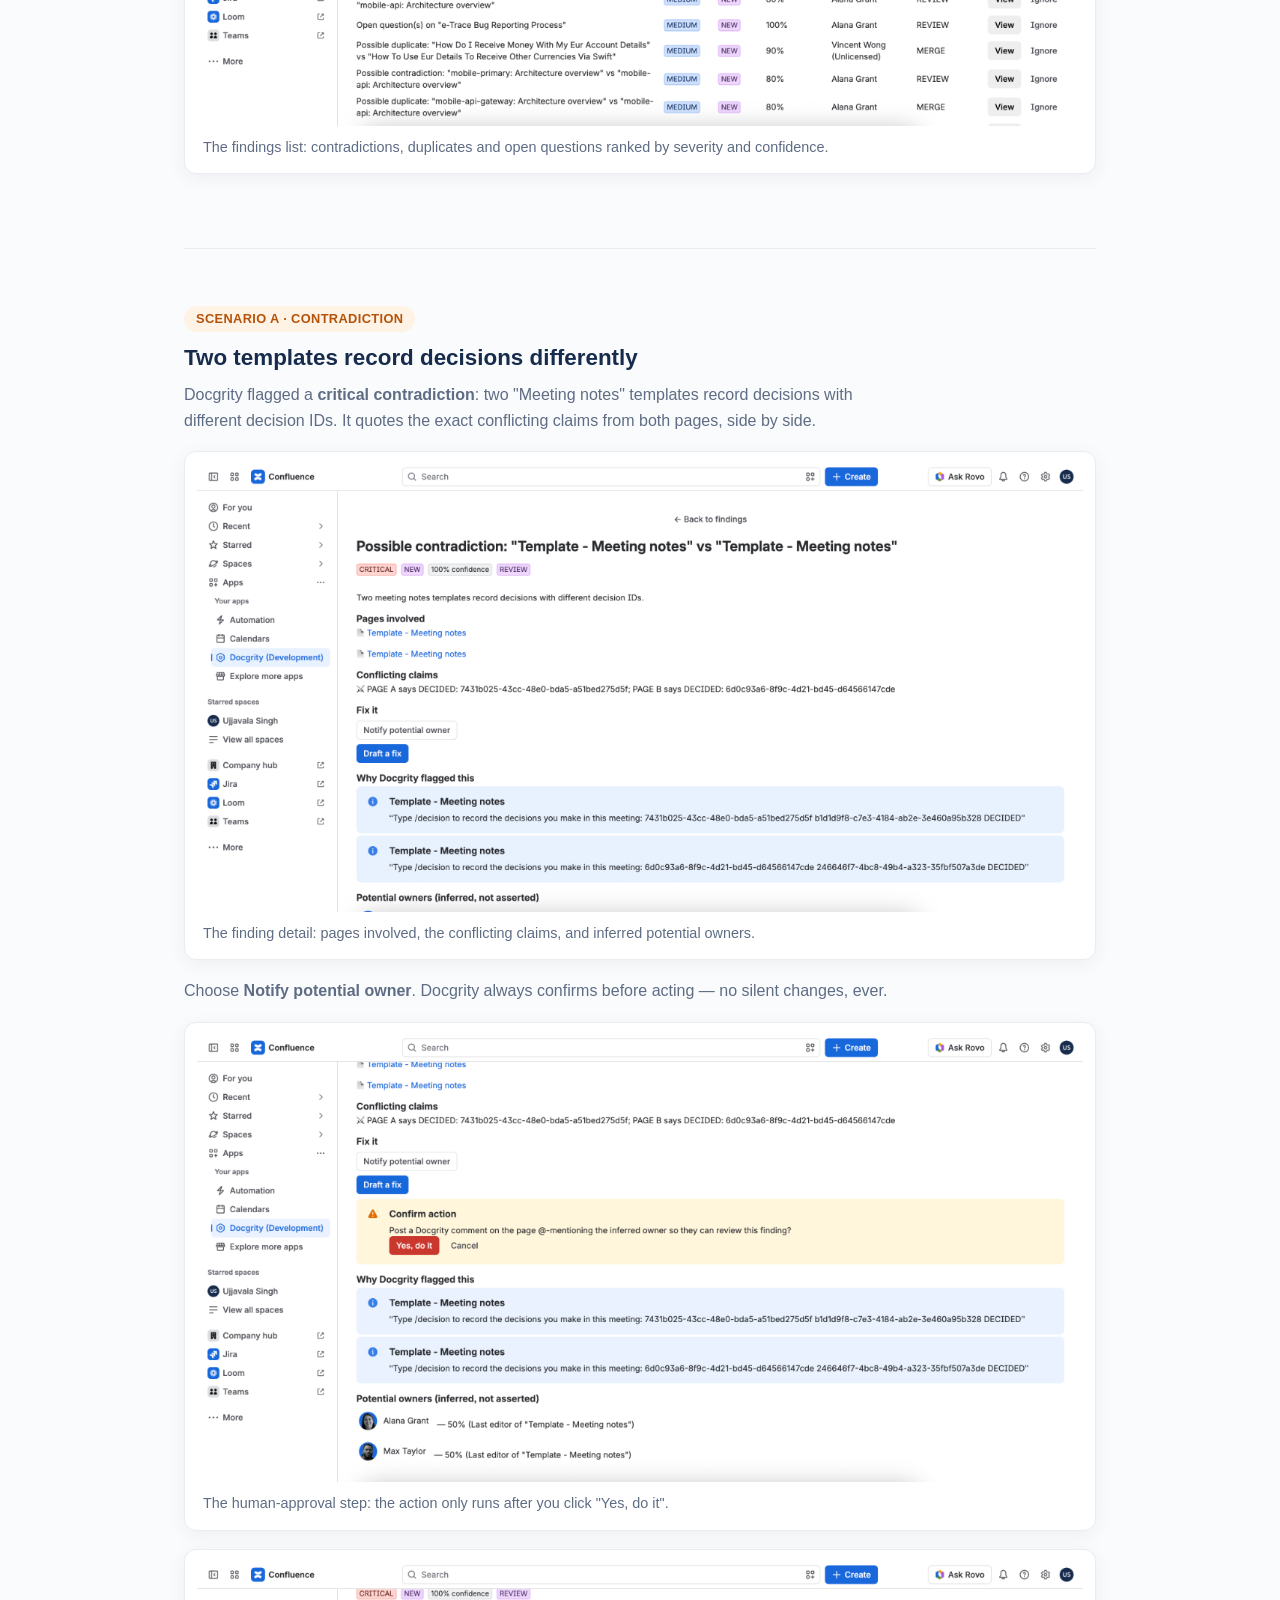
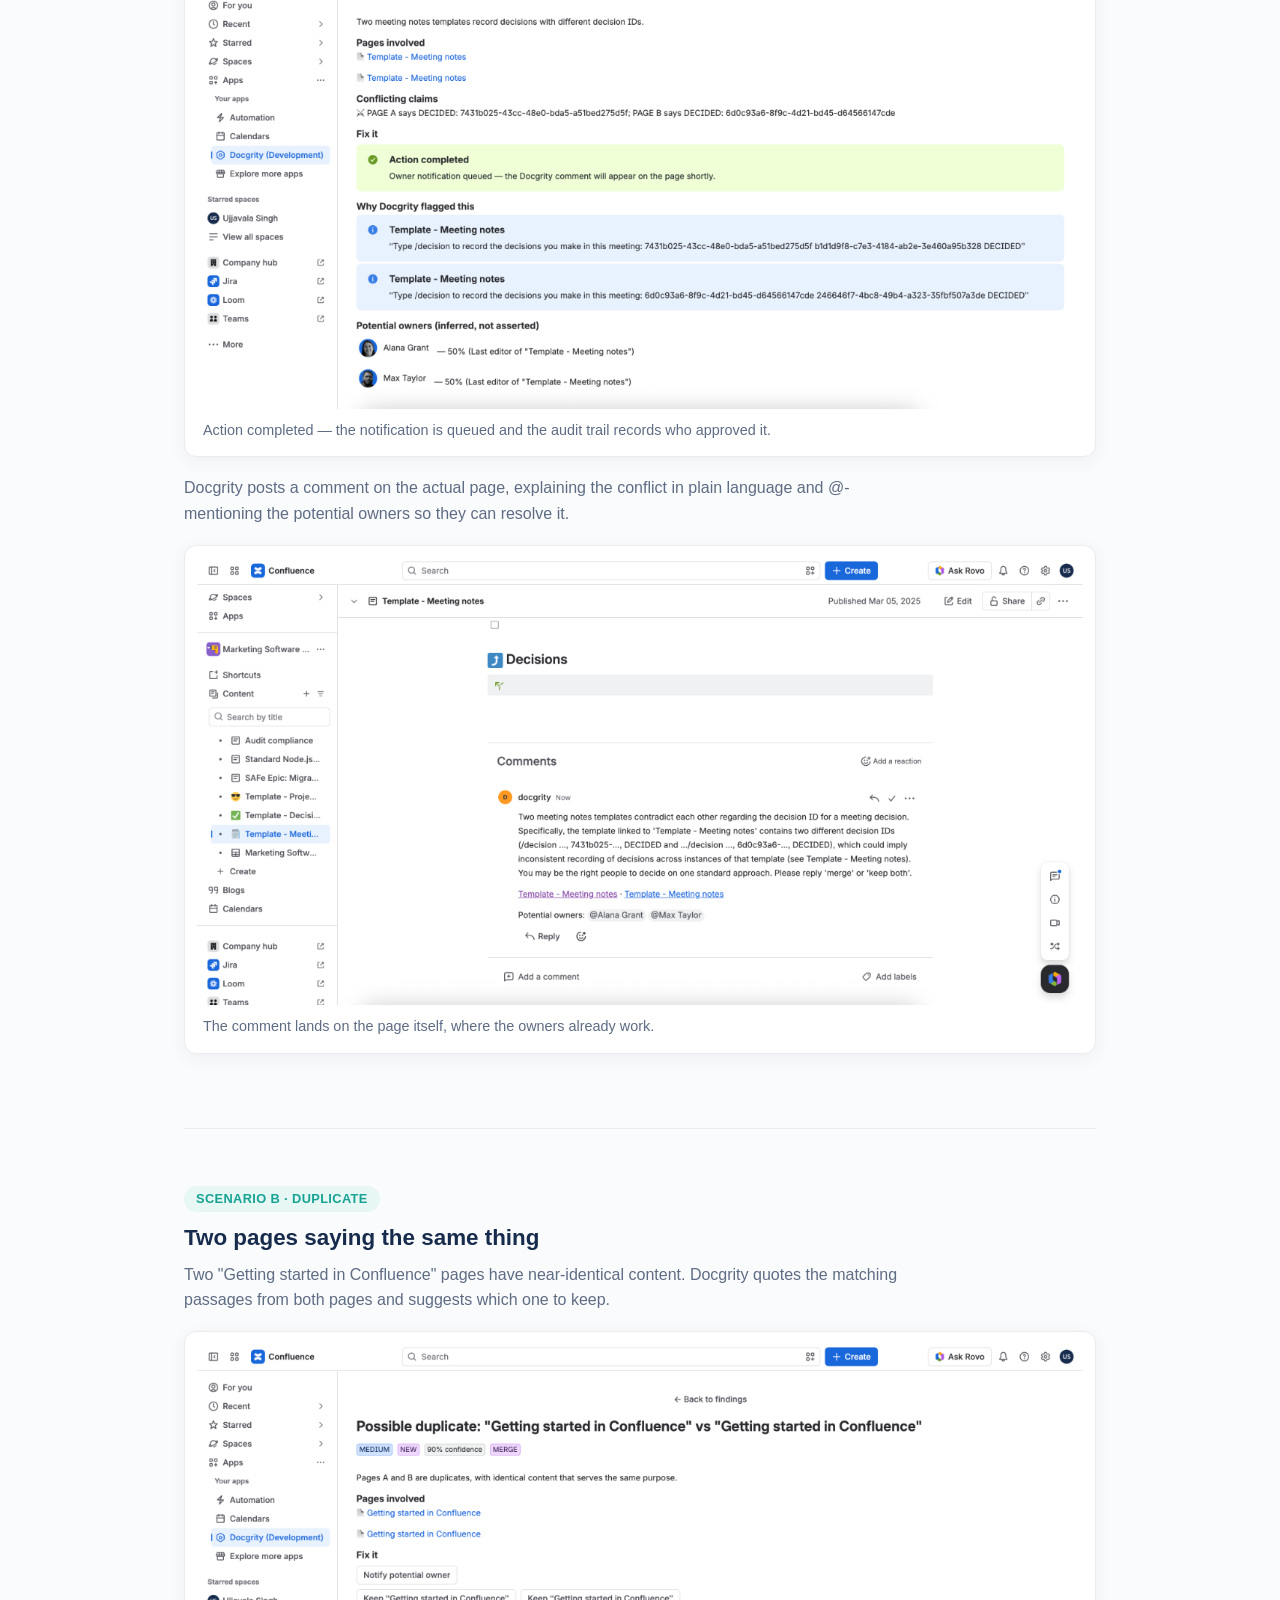
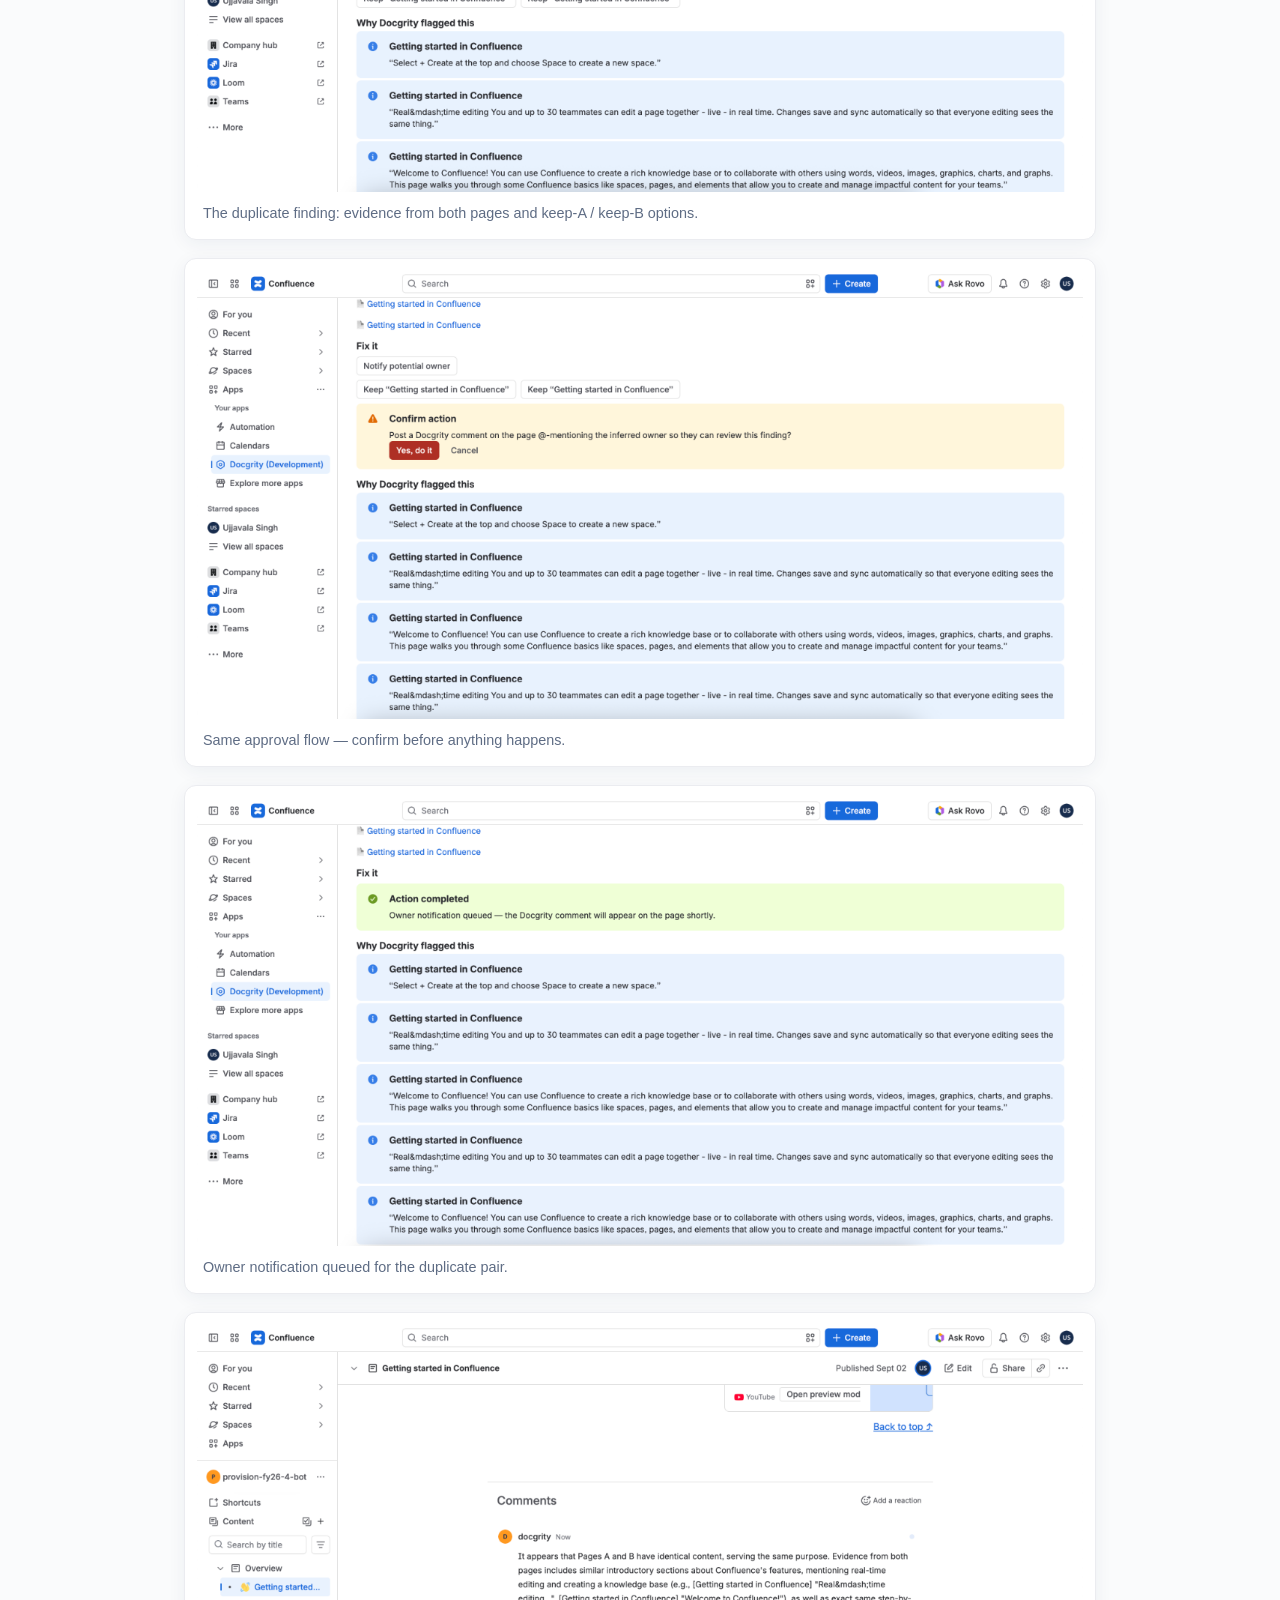
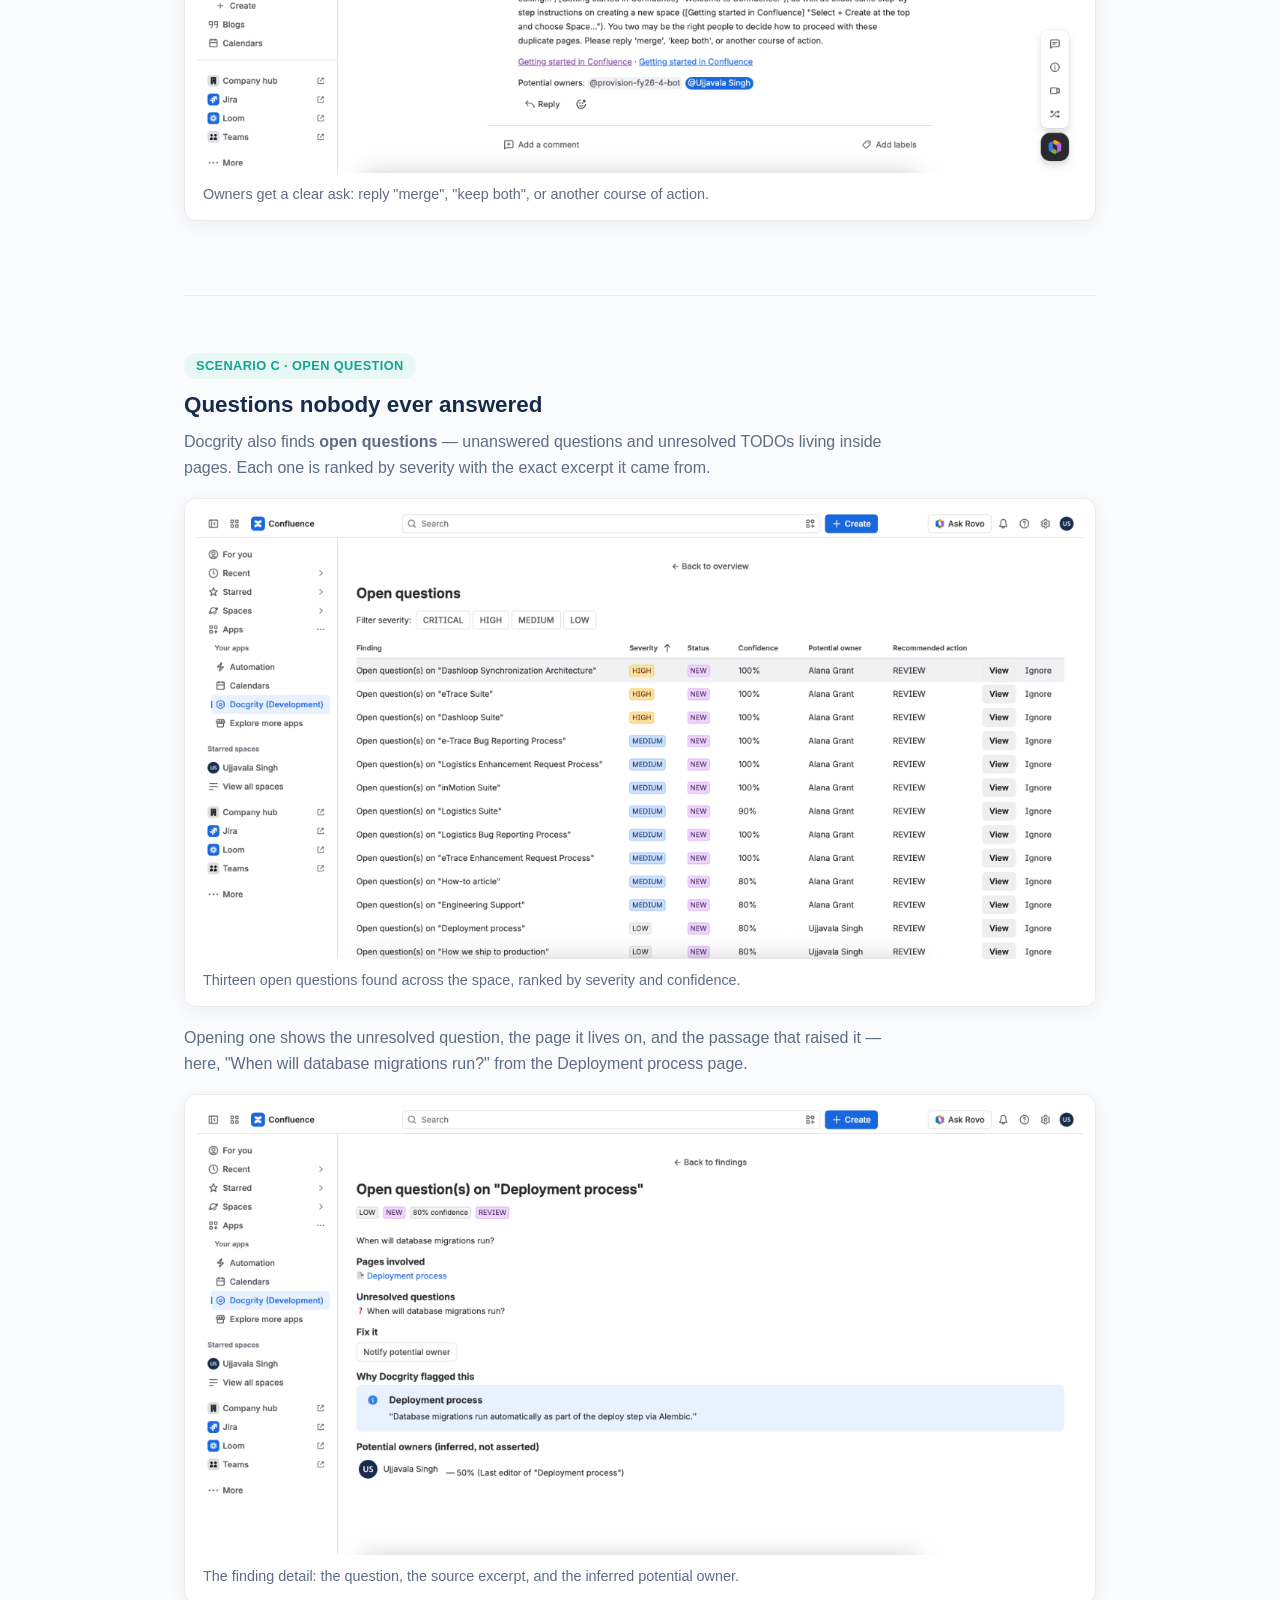
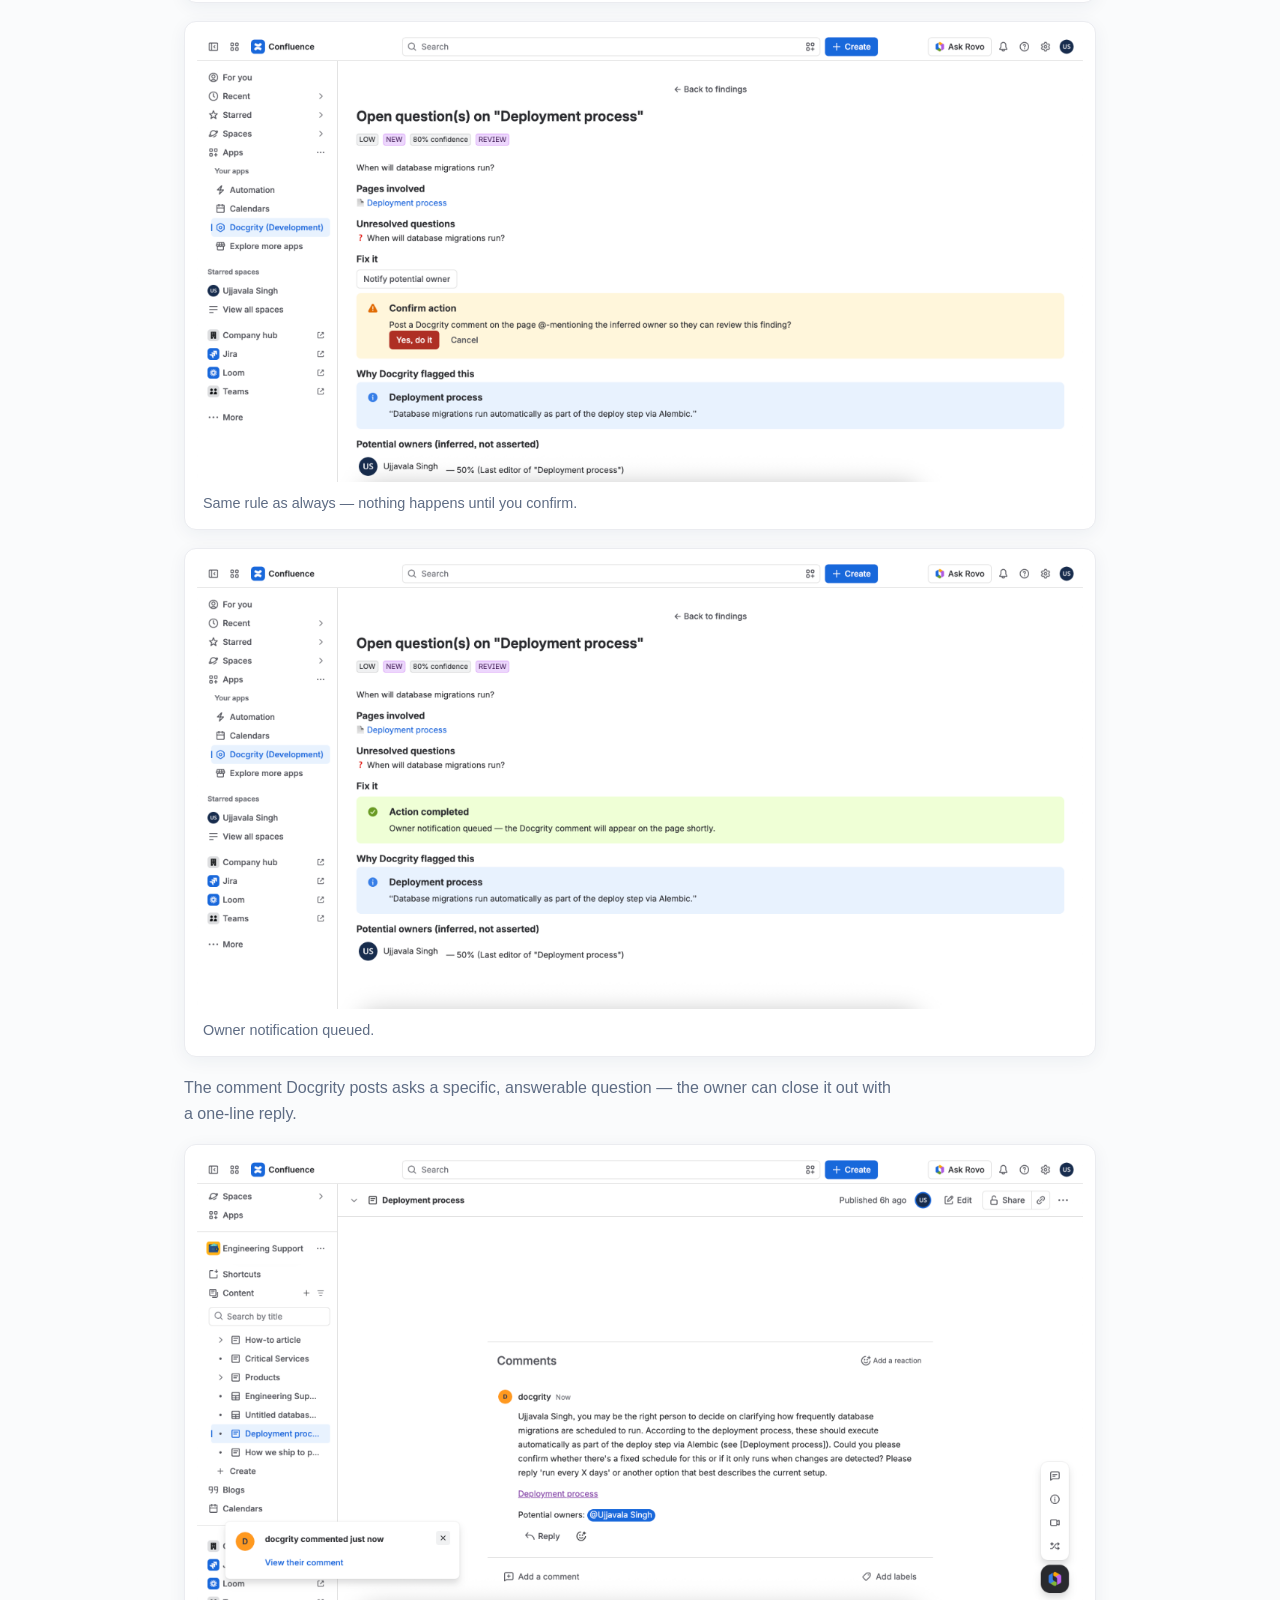
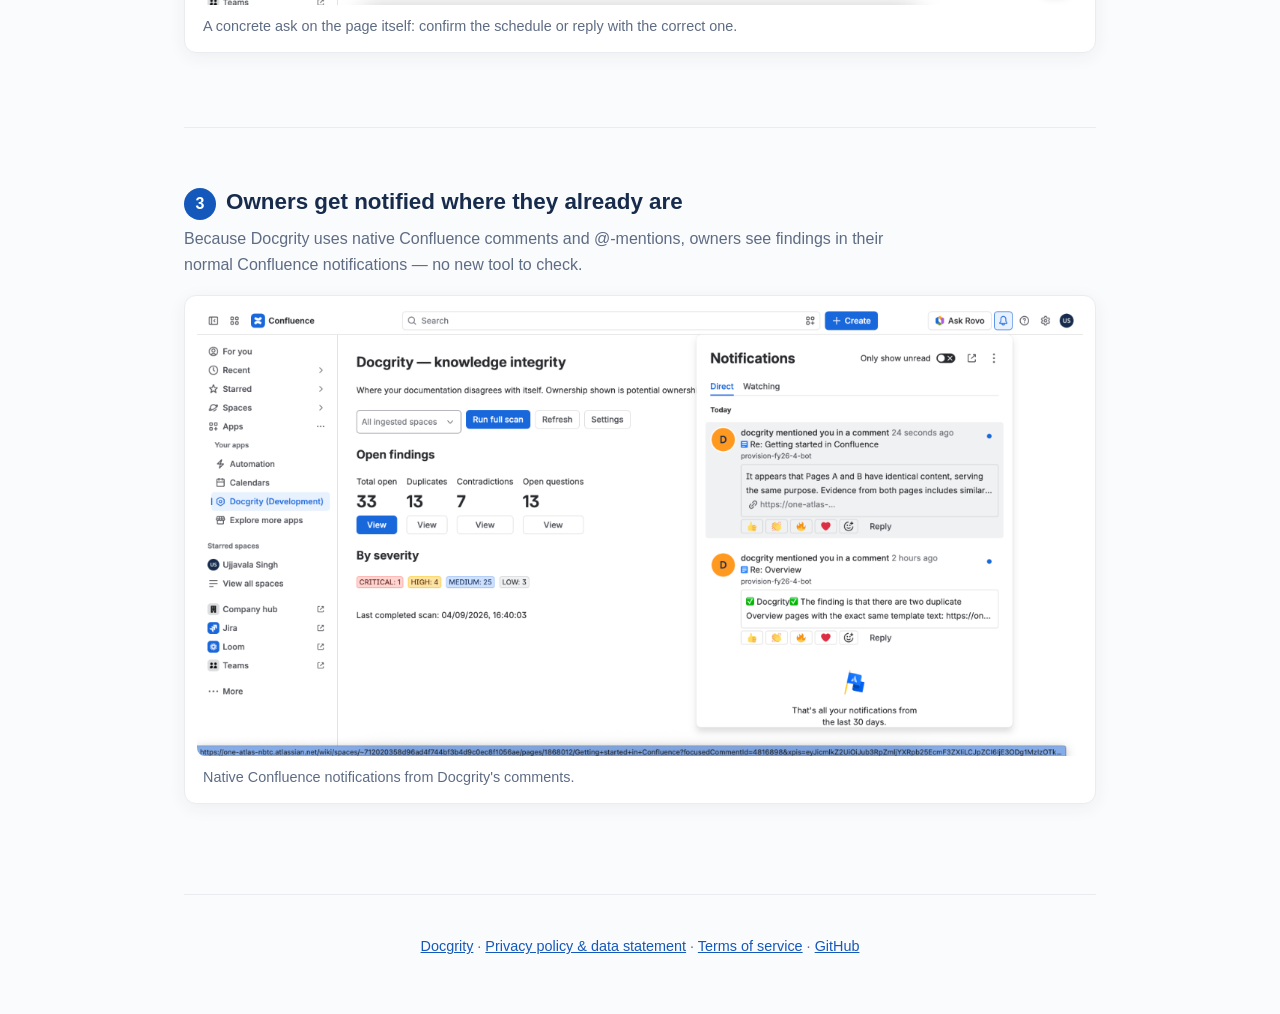
==== commit 825bd435: "Add Terms of Service page" ====
--- a/how-it-works.html
+++ b/how-it-works.html
@@ -114,7 +114,7 @@
   </section>
 
   <footer>
-    <p><a href="index.html">Docgrity</a> · <a href="privacy.html">Privacy policy &amp; data statement</a> · <a href="https://github.com/ujjavala">GitHub</a></p>
+    <p><a href="index.html">Docgrity</a> · <a href="privacy.html">Privacy policy &amp; data statement</a> · <a href="terms.html">Terms of service</a> · <a href="https://github.com/ujjavala">GitHub</a></p>
   </footer>
 </div>
 </body>
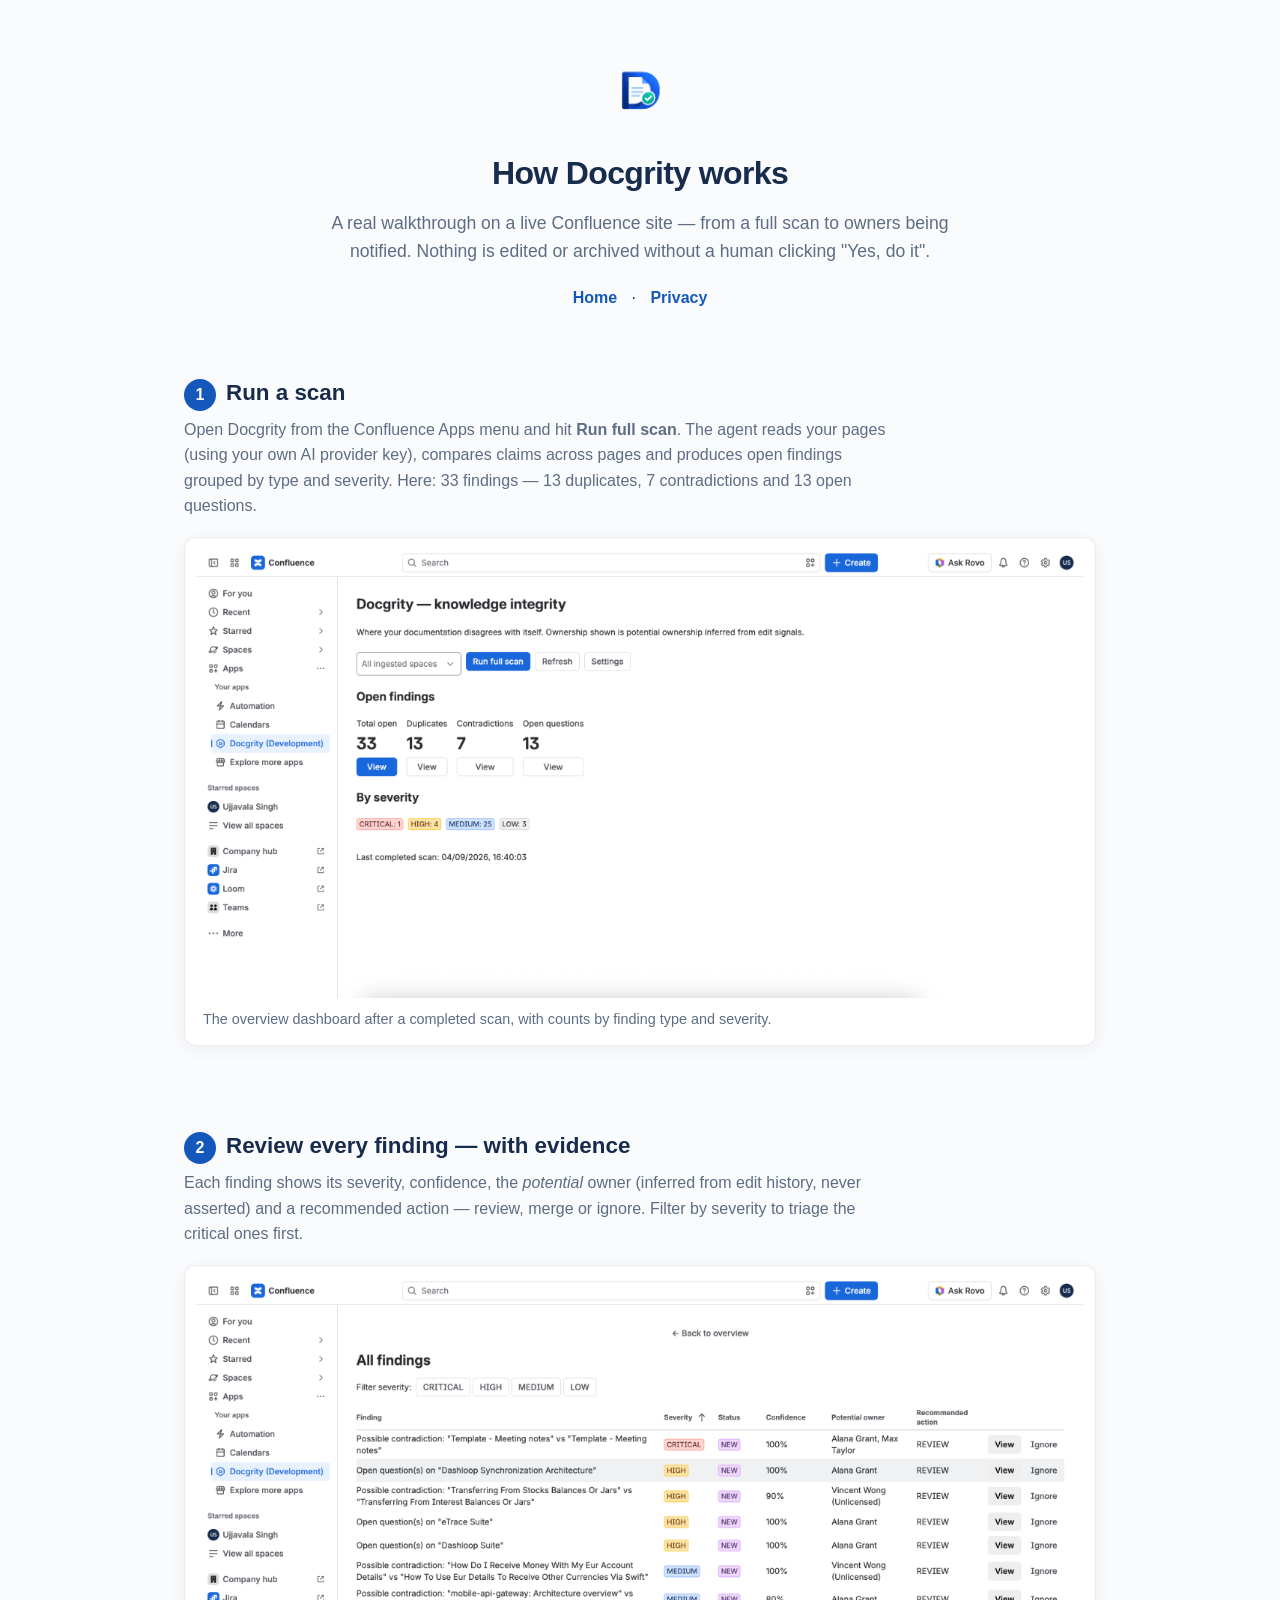
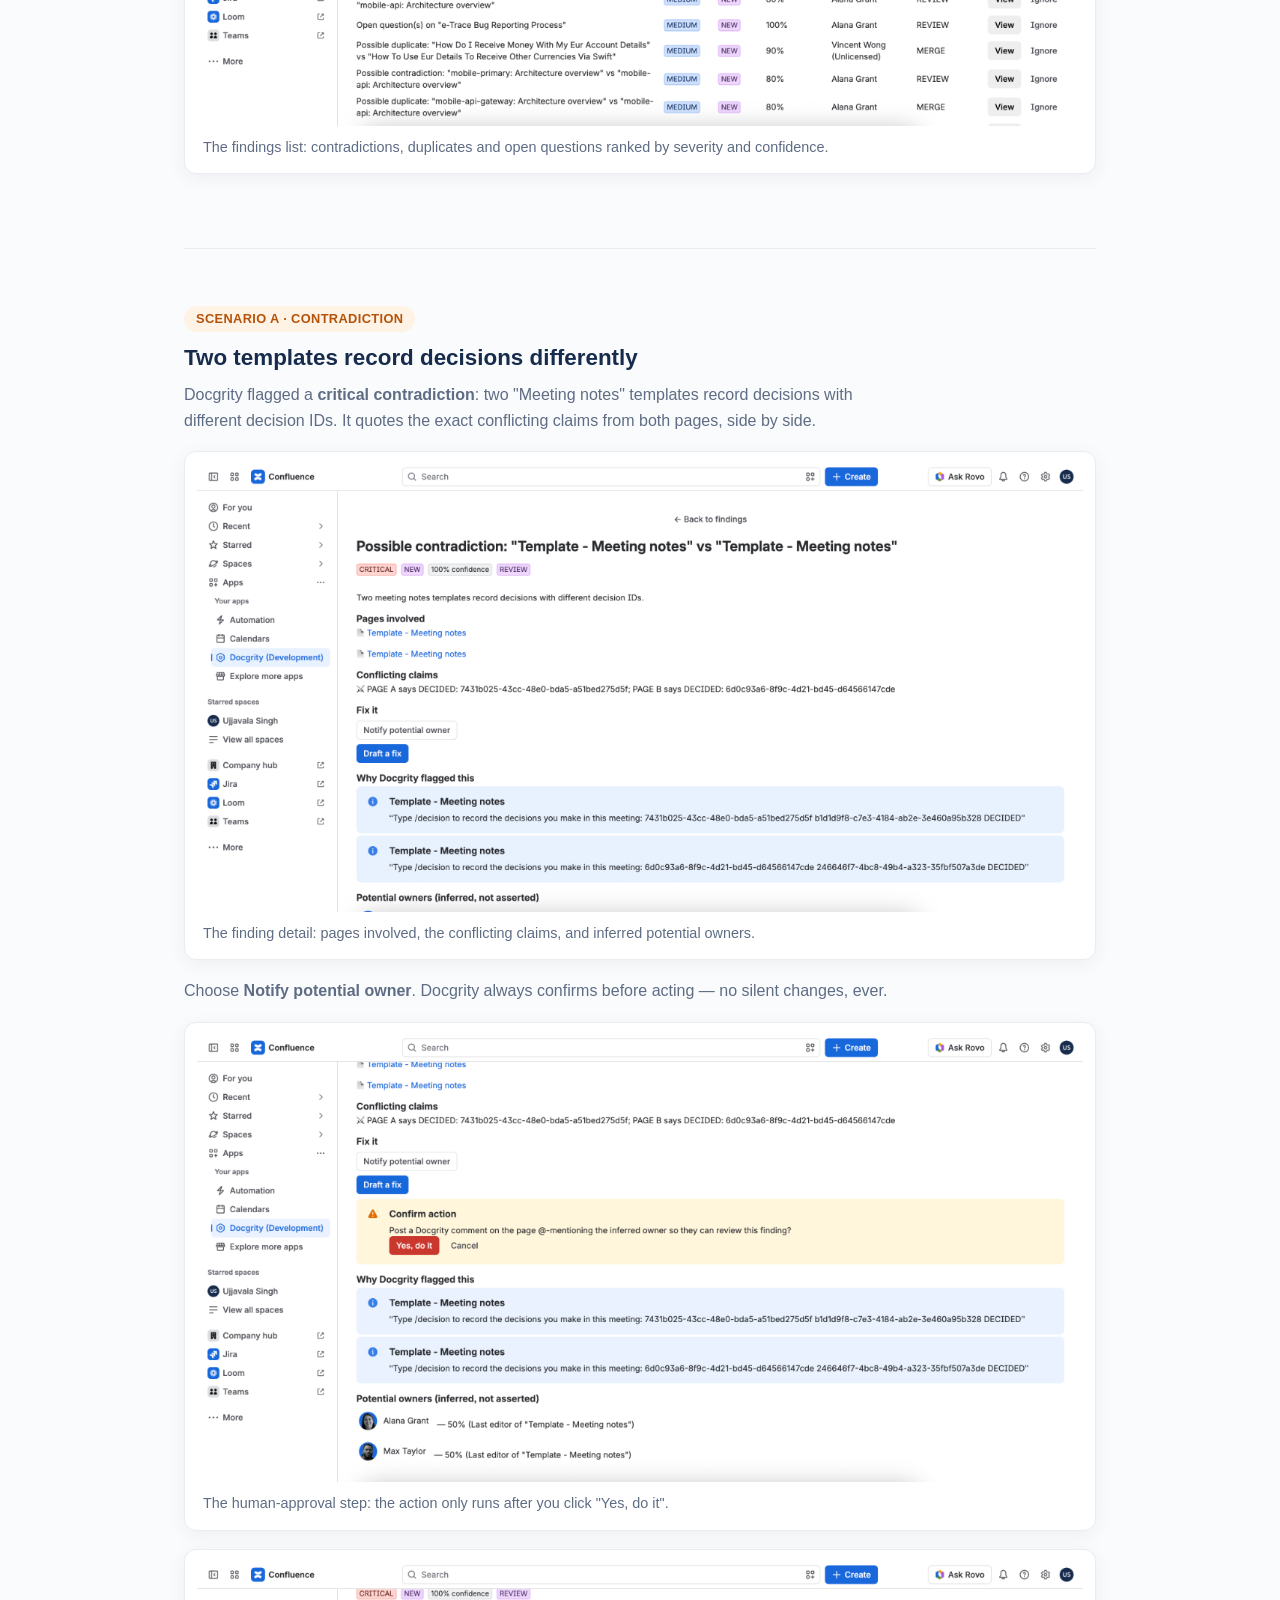
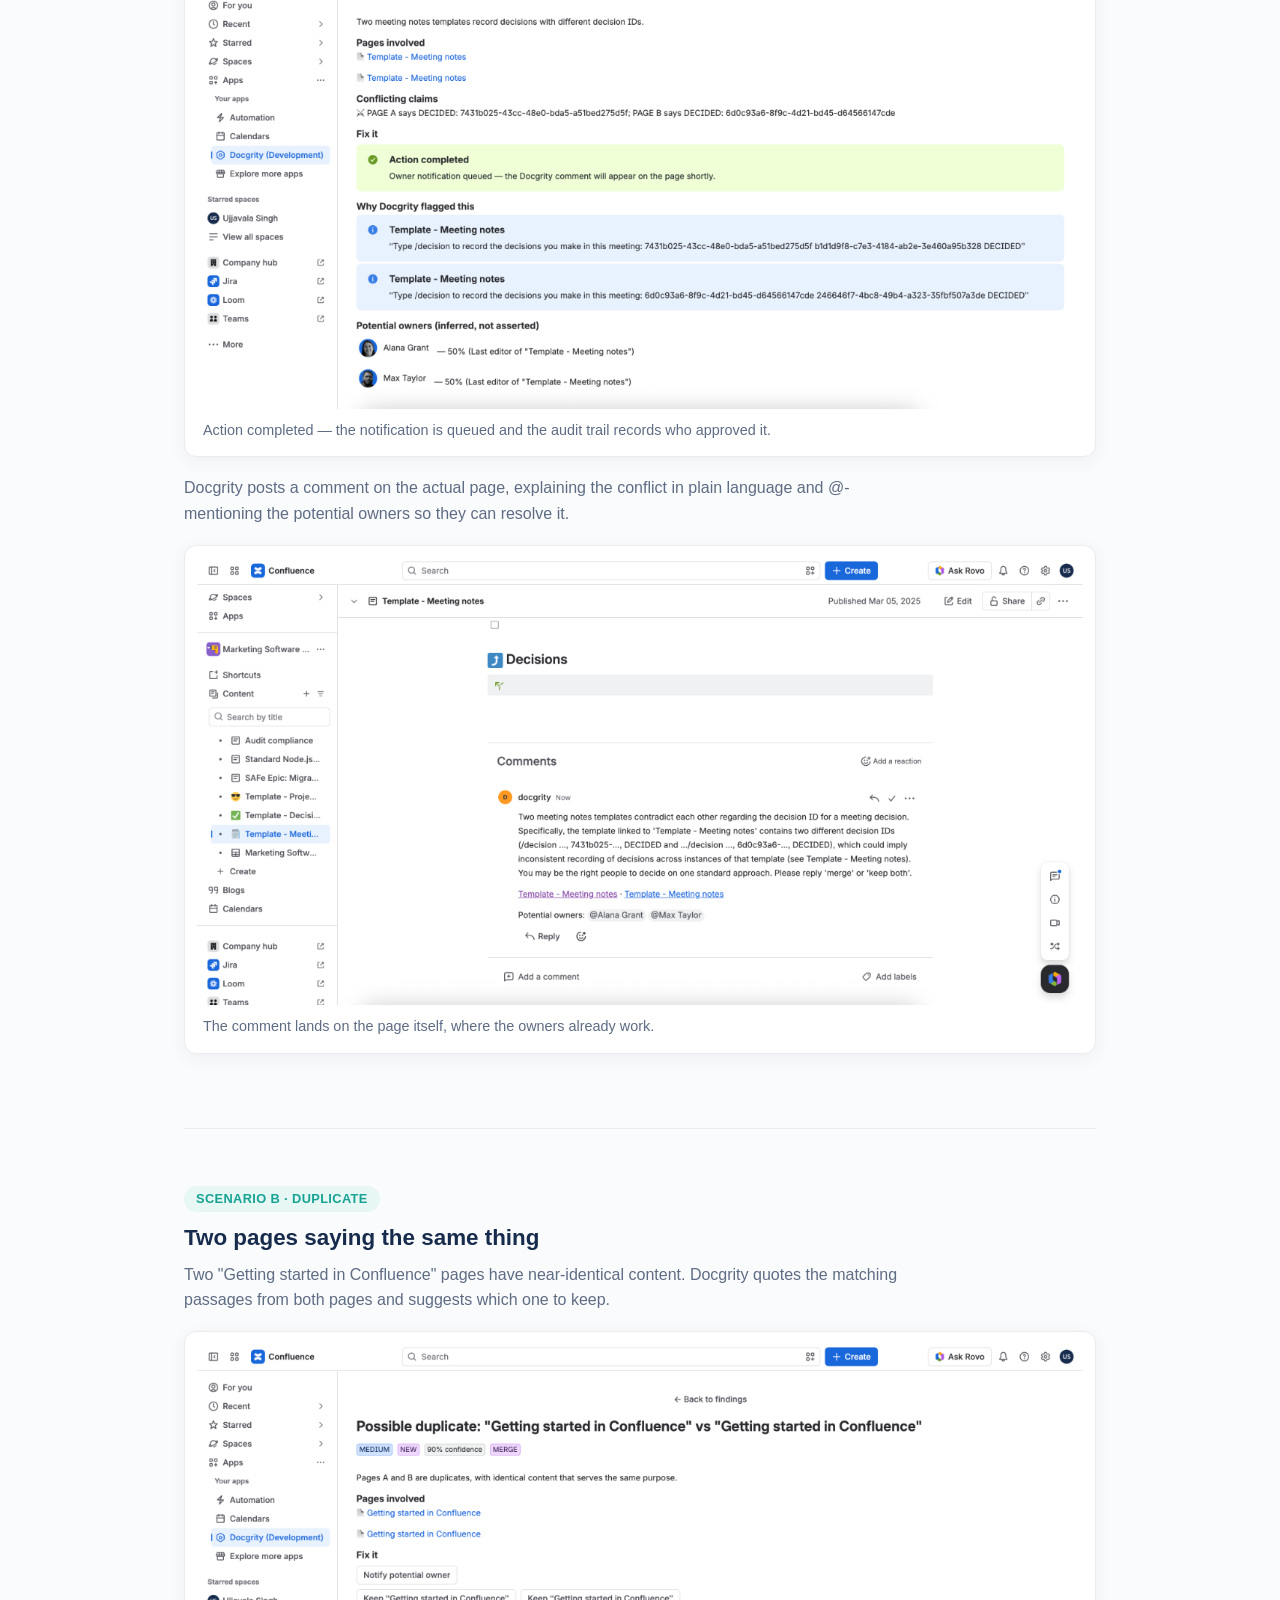
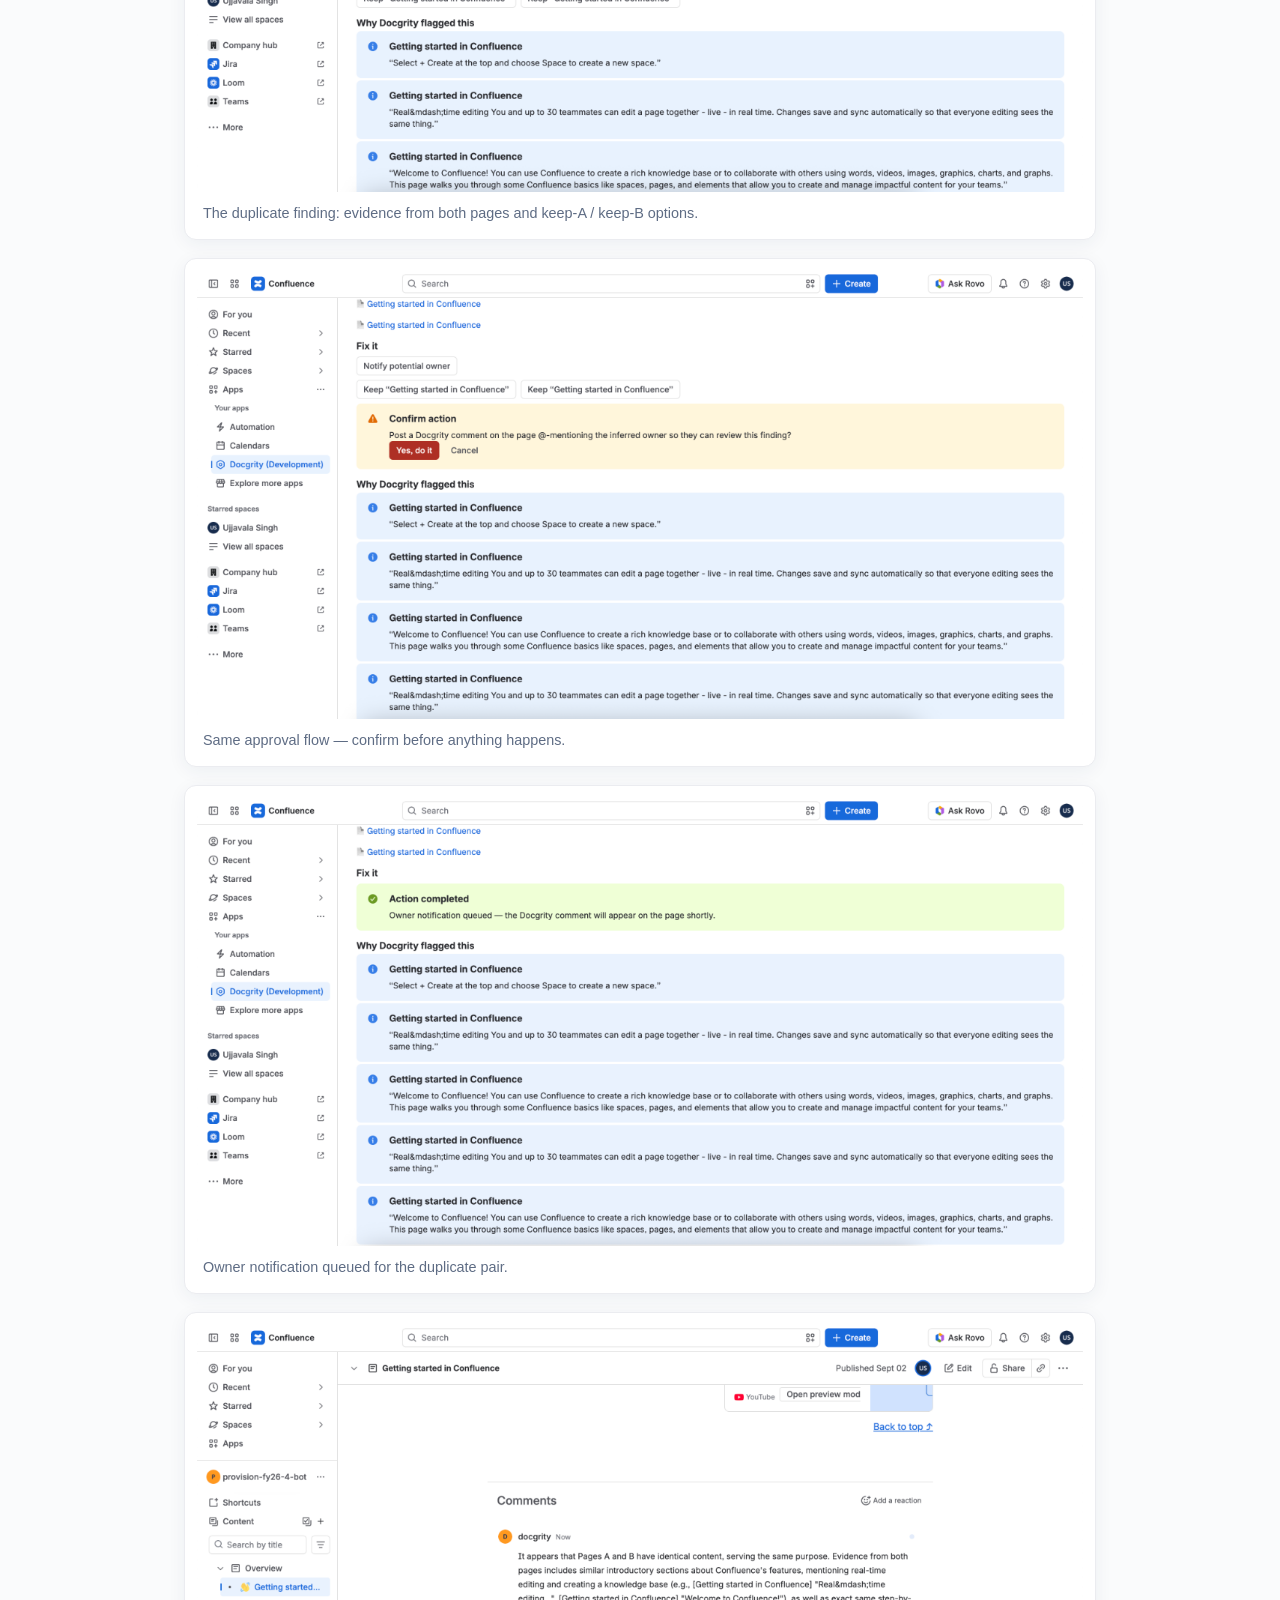
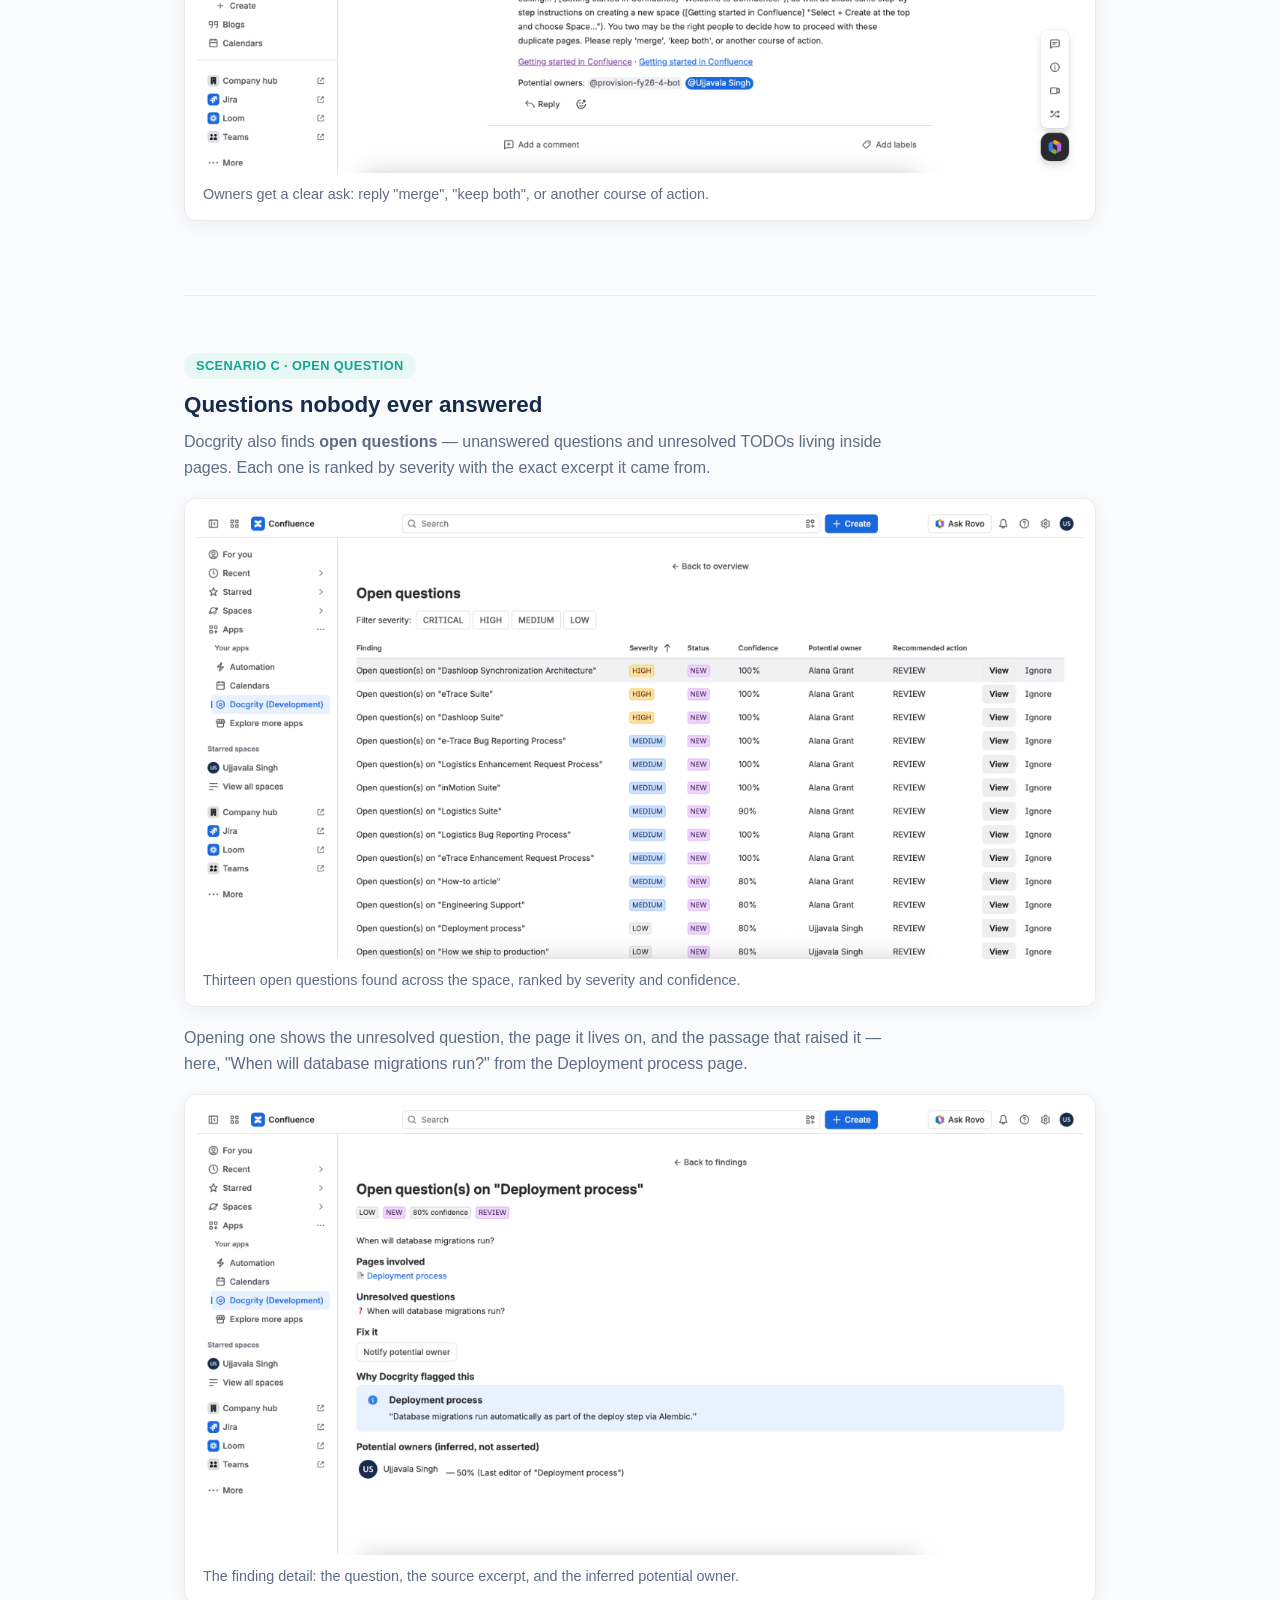
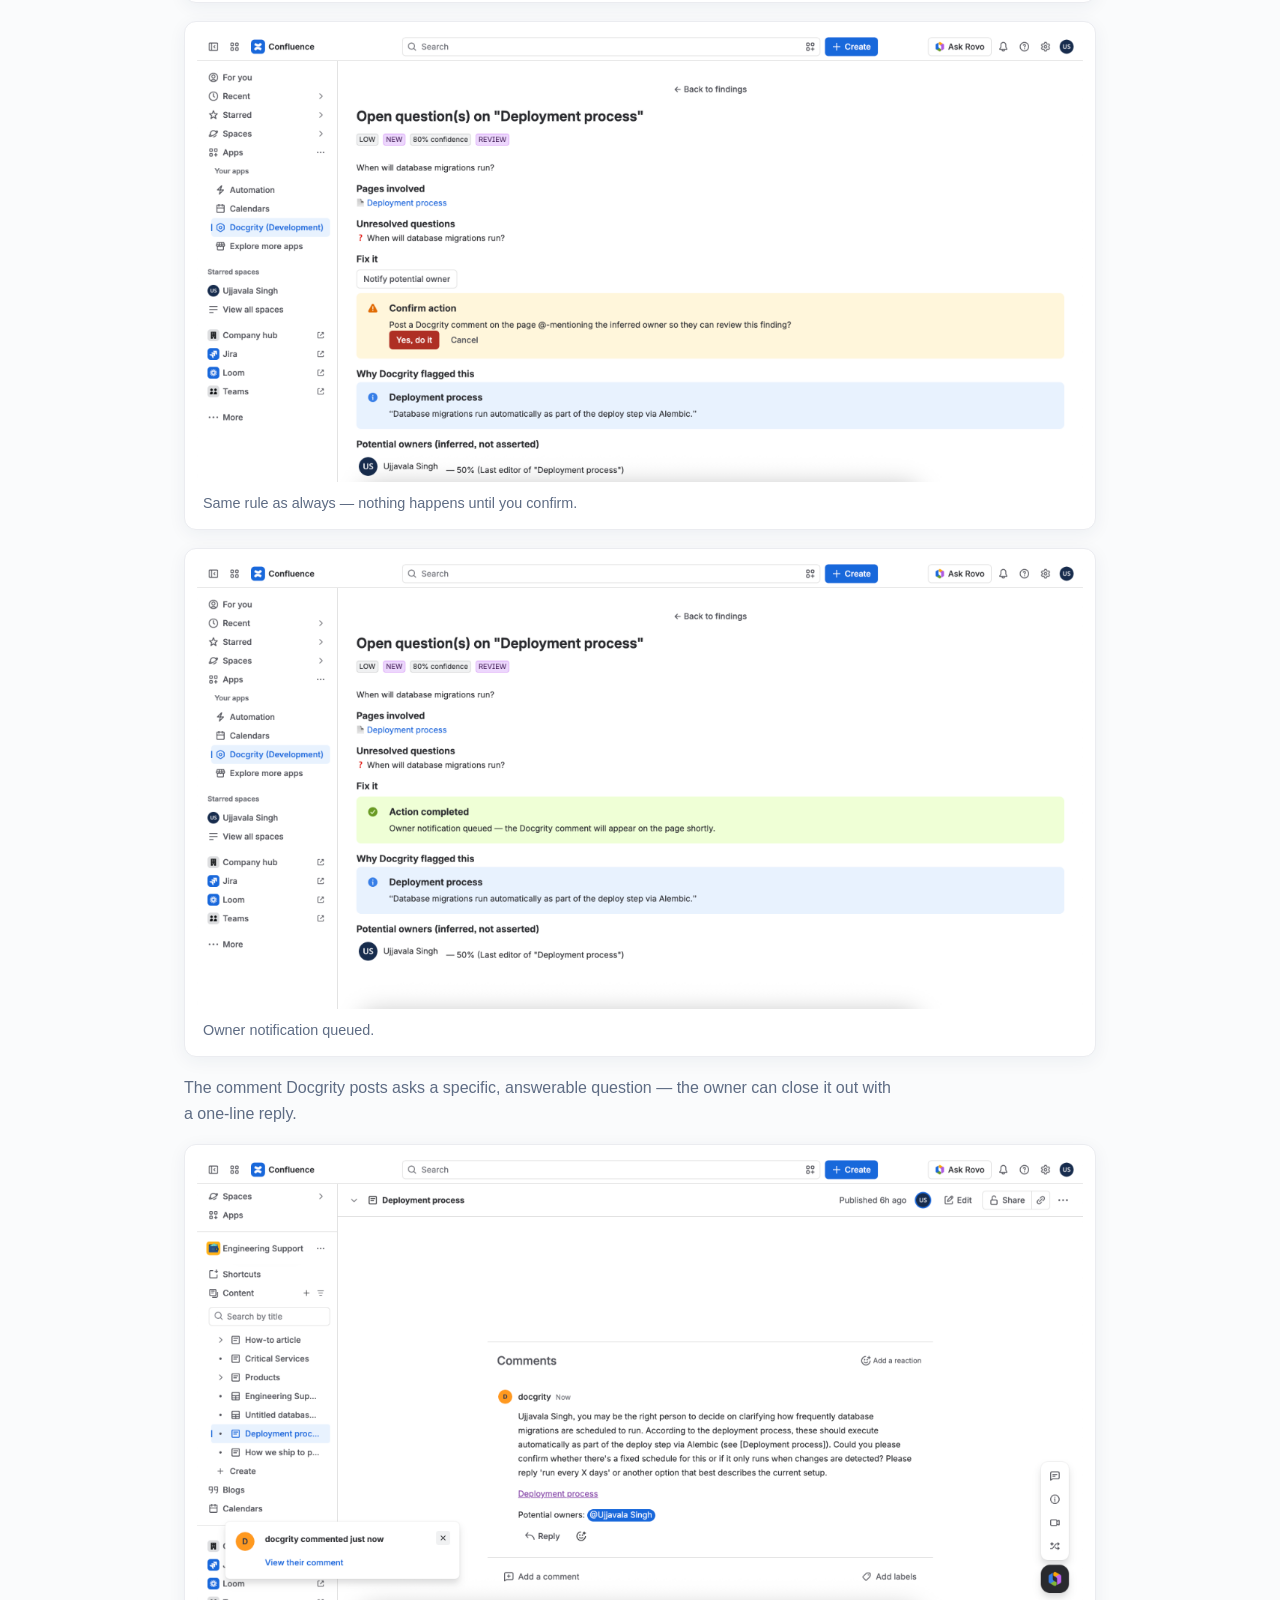
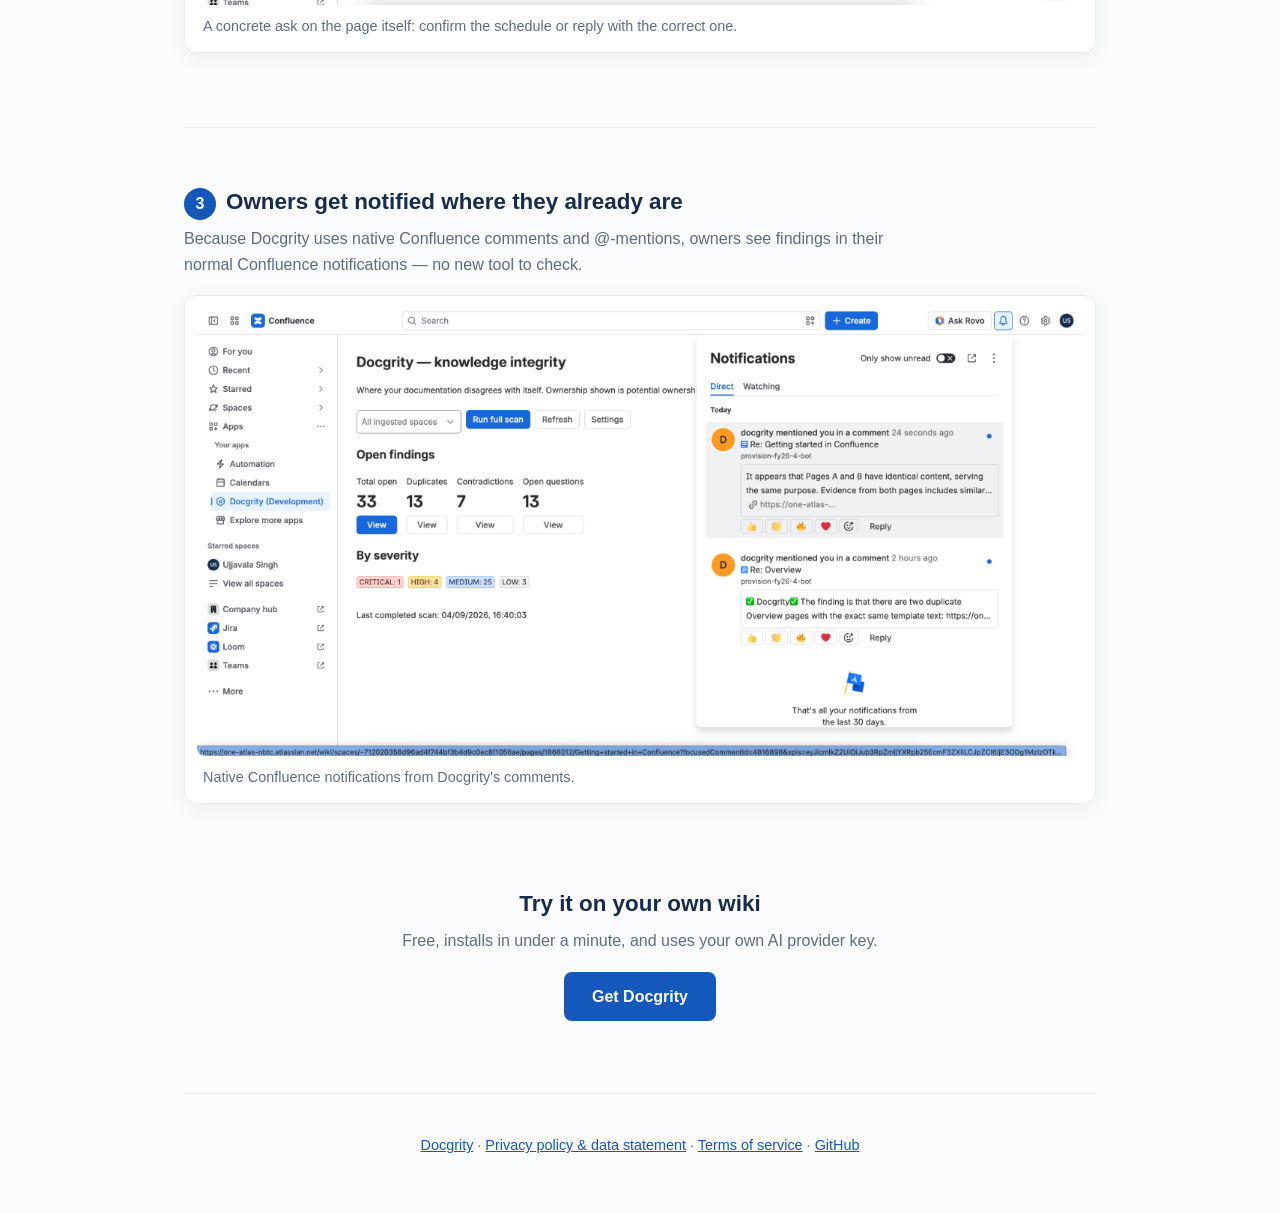
==== commit 4d2df75d: "Replace Marketplace CTA with free install link" ====
--- a/how-it-works.html
+++ b/how-it-works.html
@@ -113,6 +113,12 @@
     <figure><img src="screenshots/shot_11.png" alt="Confluence notifications panel showing Docgrity mention notifications"><figcaption>Native Confluence notifications from Docgrity's comments.</figcaption></figure>
   </section>
 
+  <section style="text-align:center">
+    <h2>Try it on your own wiki</h2>
+    <p class="lede" style="margin:0 auto 18px">Free, installs in under a minute, and uses your own AI provider key.</p>
+    <a href="index.html" style="display:inline-block;background:var(--blue);color:#fff;text-decoration:none;font-weight:600;padding:12px 28px;border-radius:8px">Get Docgrity</a>
+  </section>
+
   <footer>
     <p><a href="index.html">Docgrity</a> · <a href="privacy.html">Privacy policy &amp; data statement</a> · <a href="terms.html">Terms of service</a> · <a href="https://github.com/ujjavala">GitHub</a></p>
   </footer>
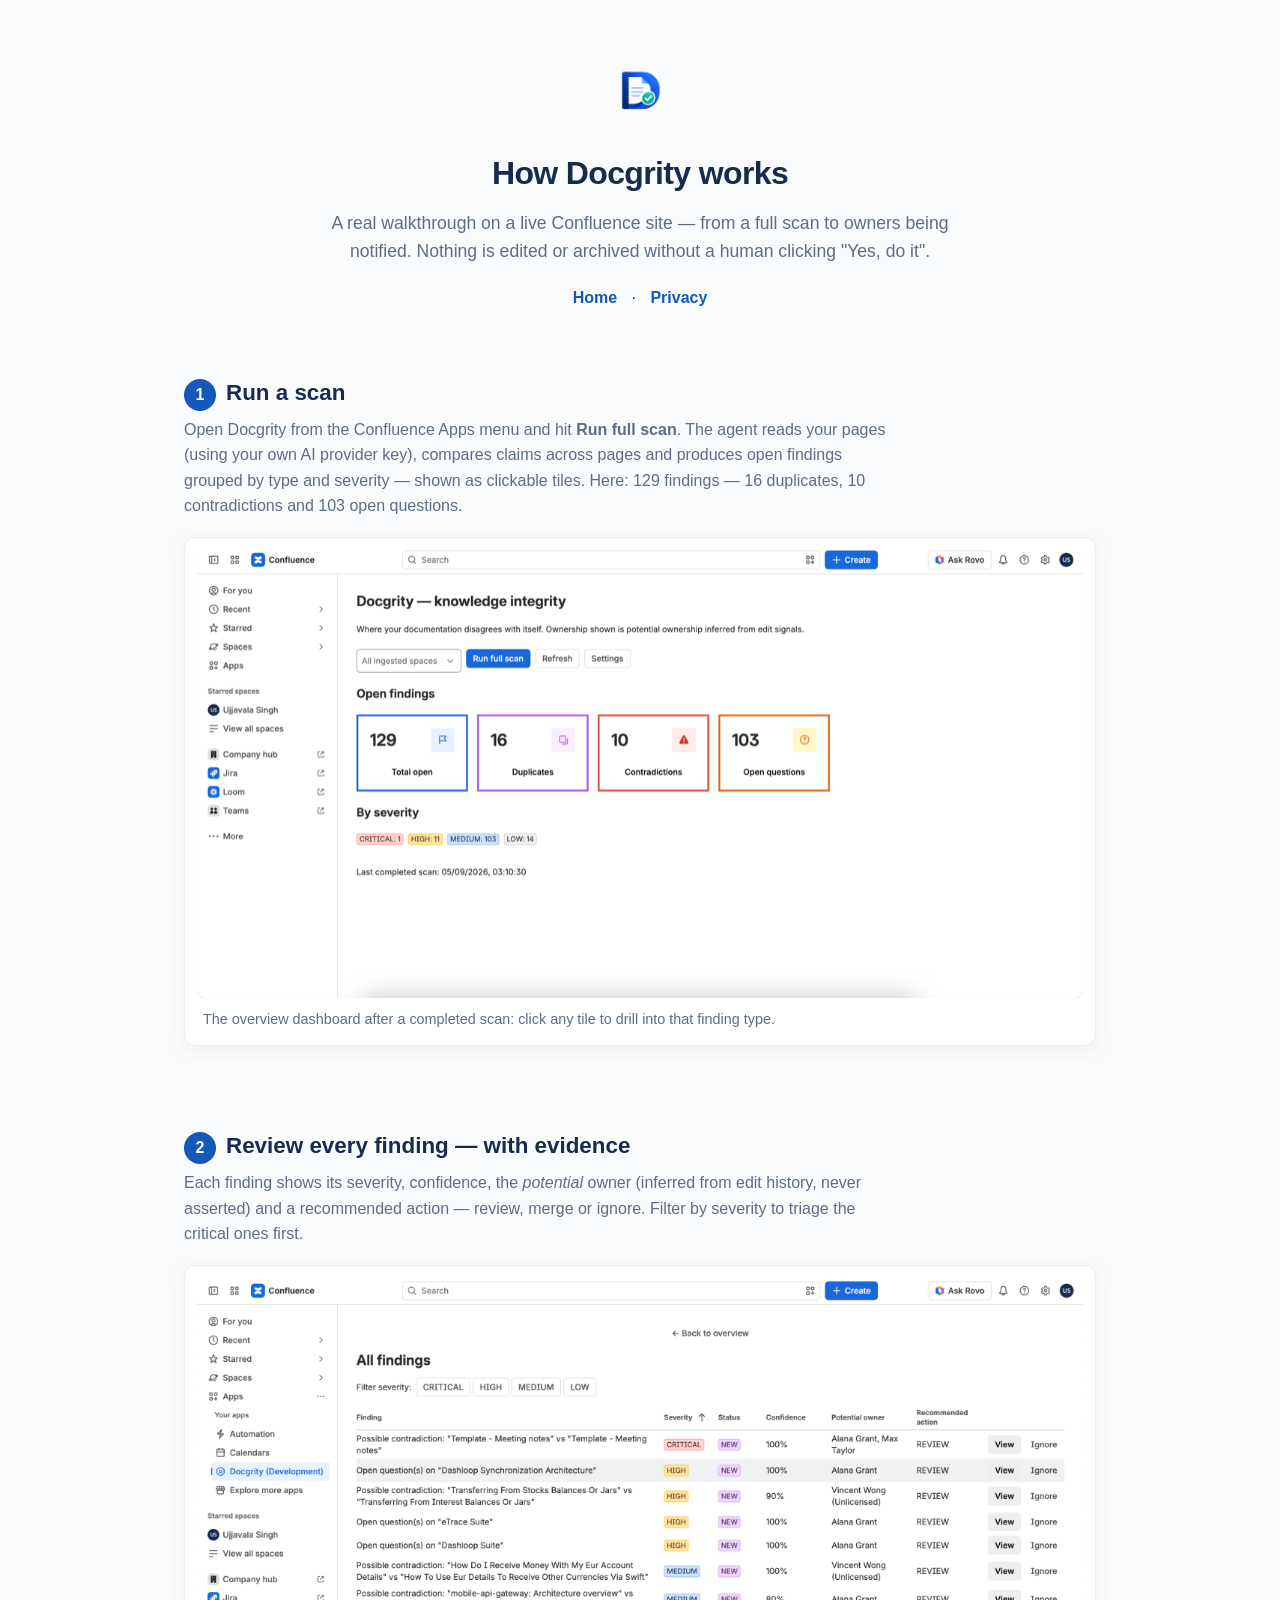
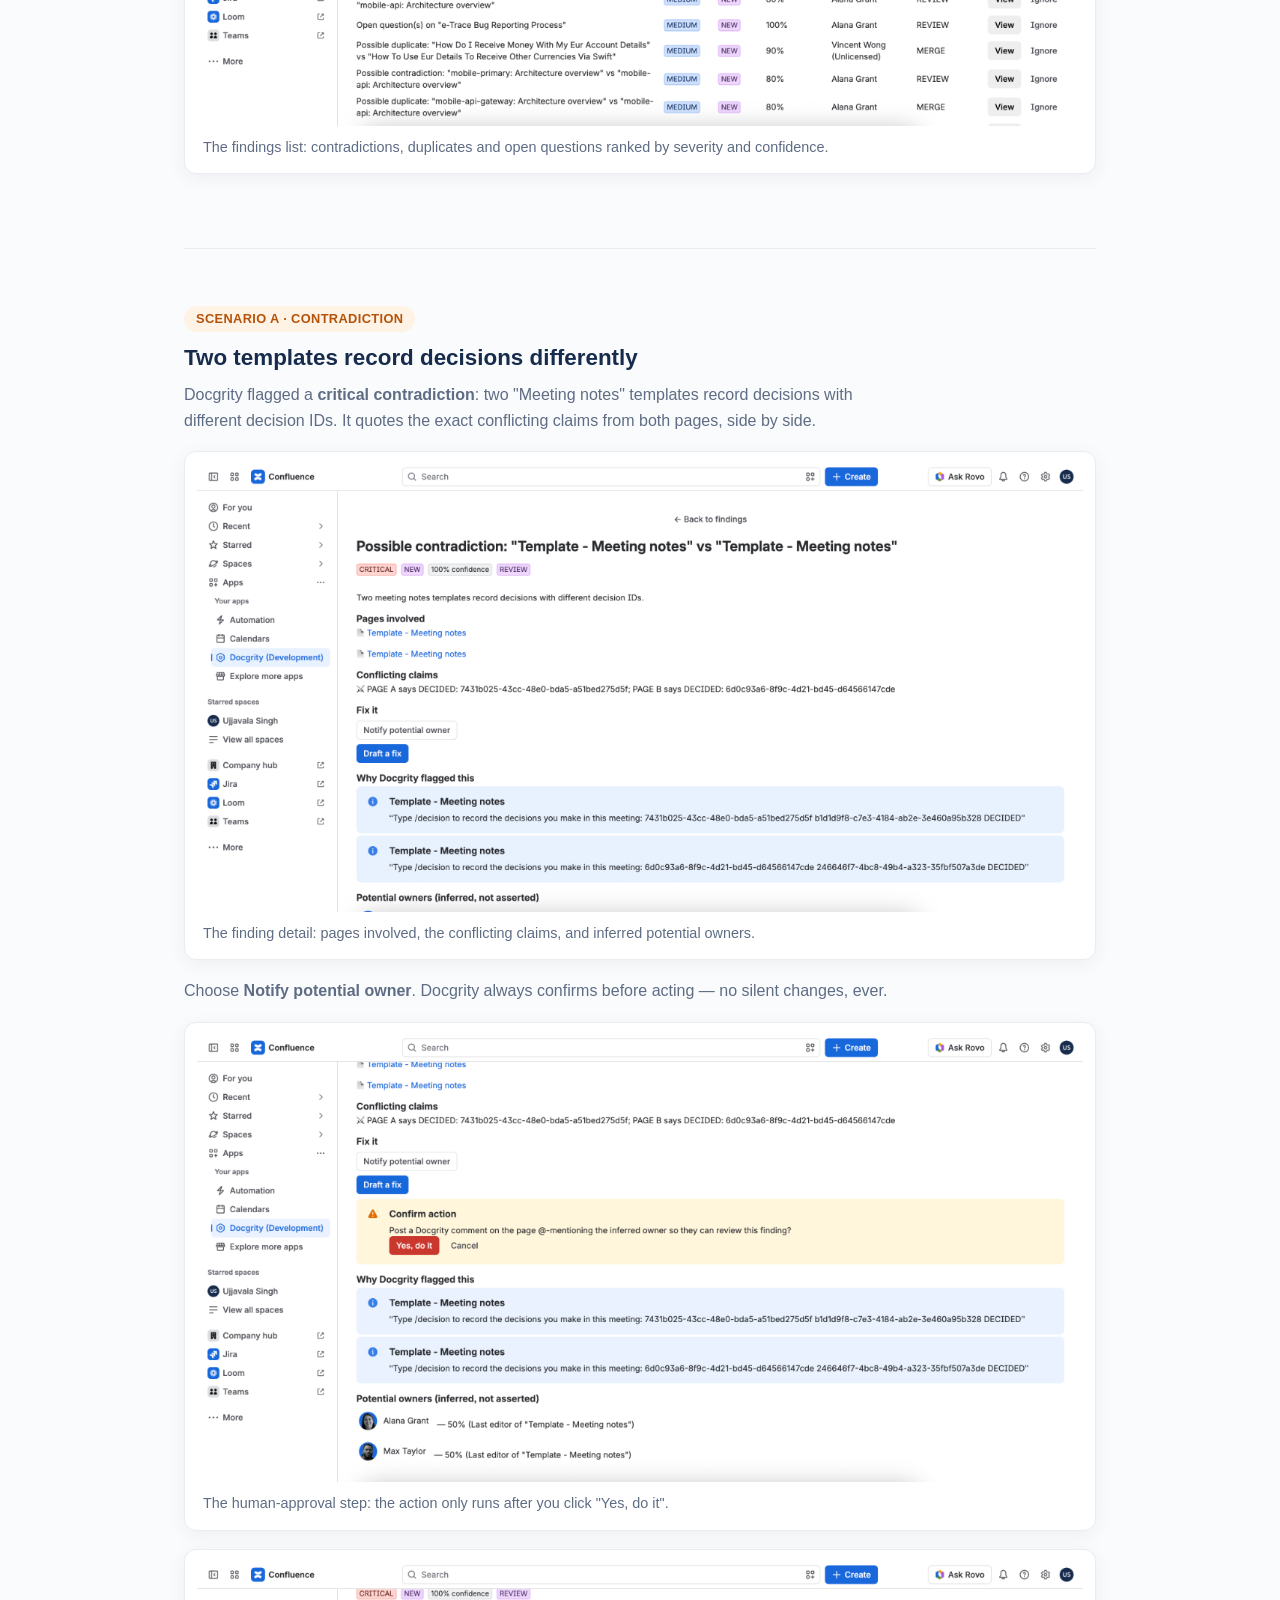
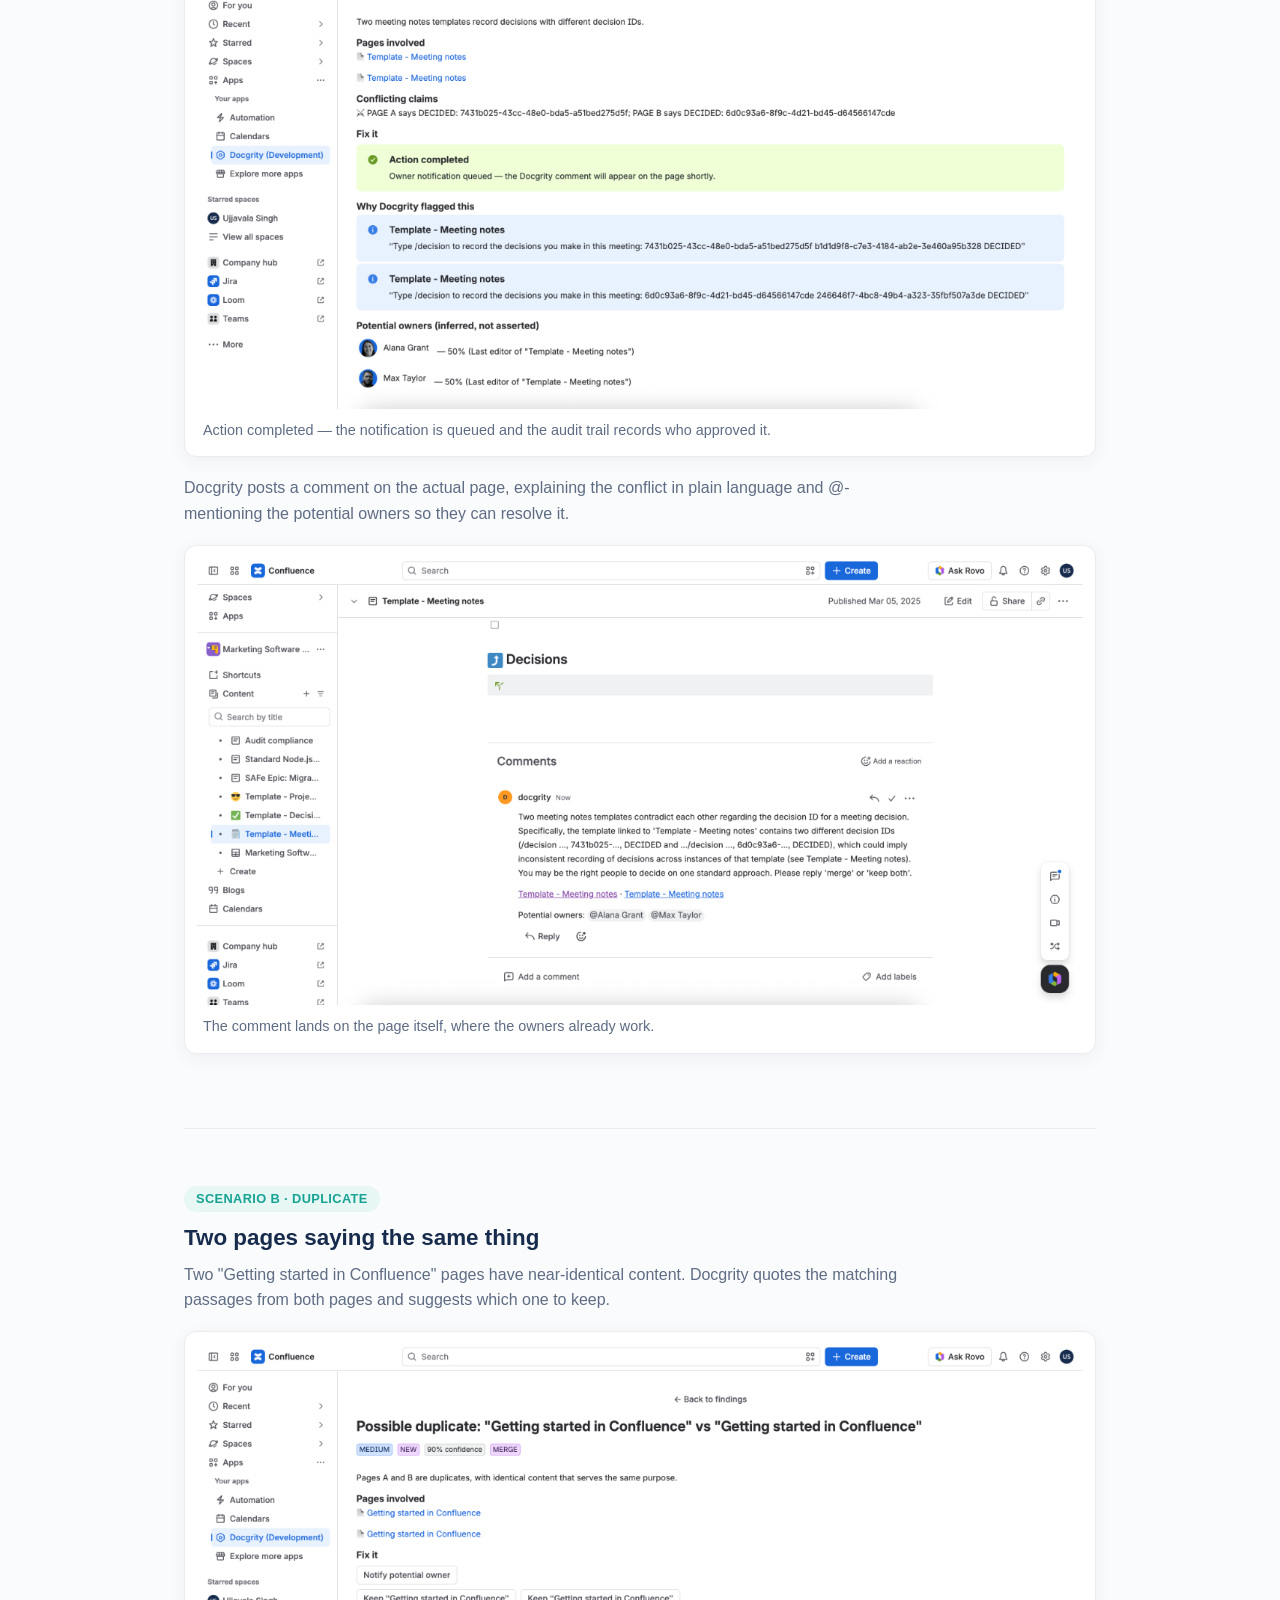
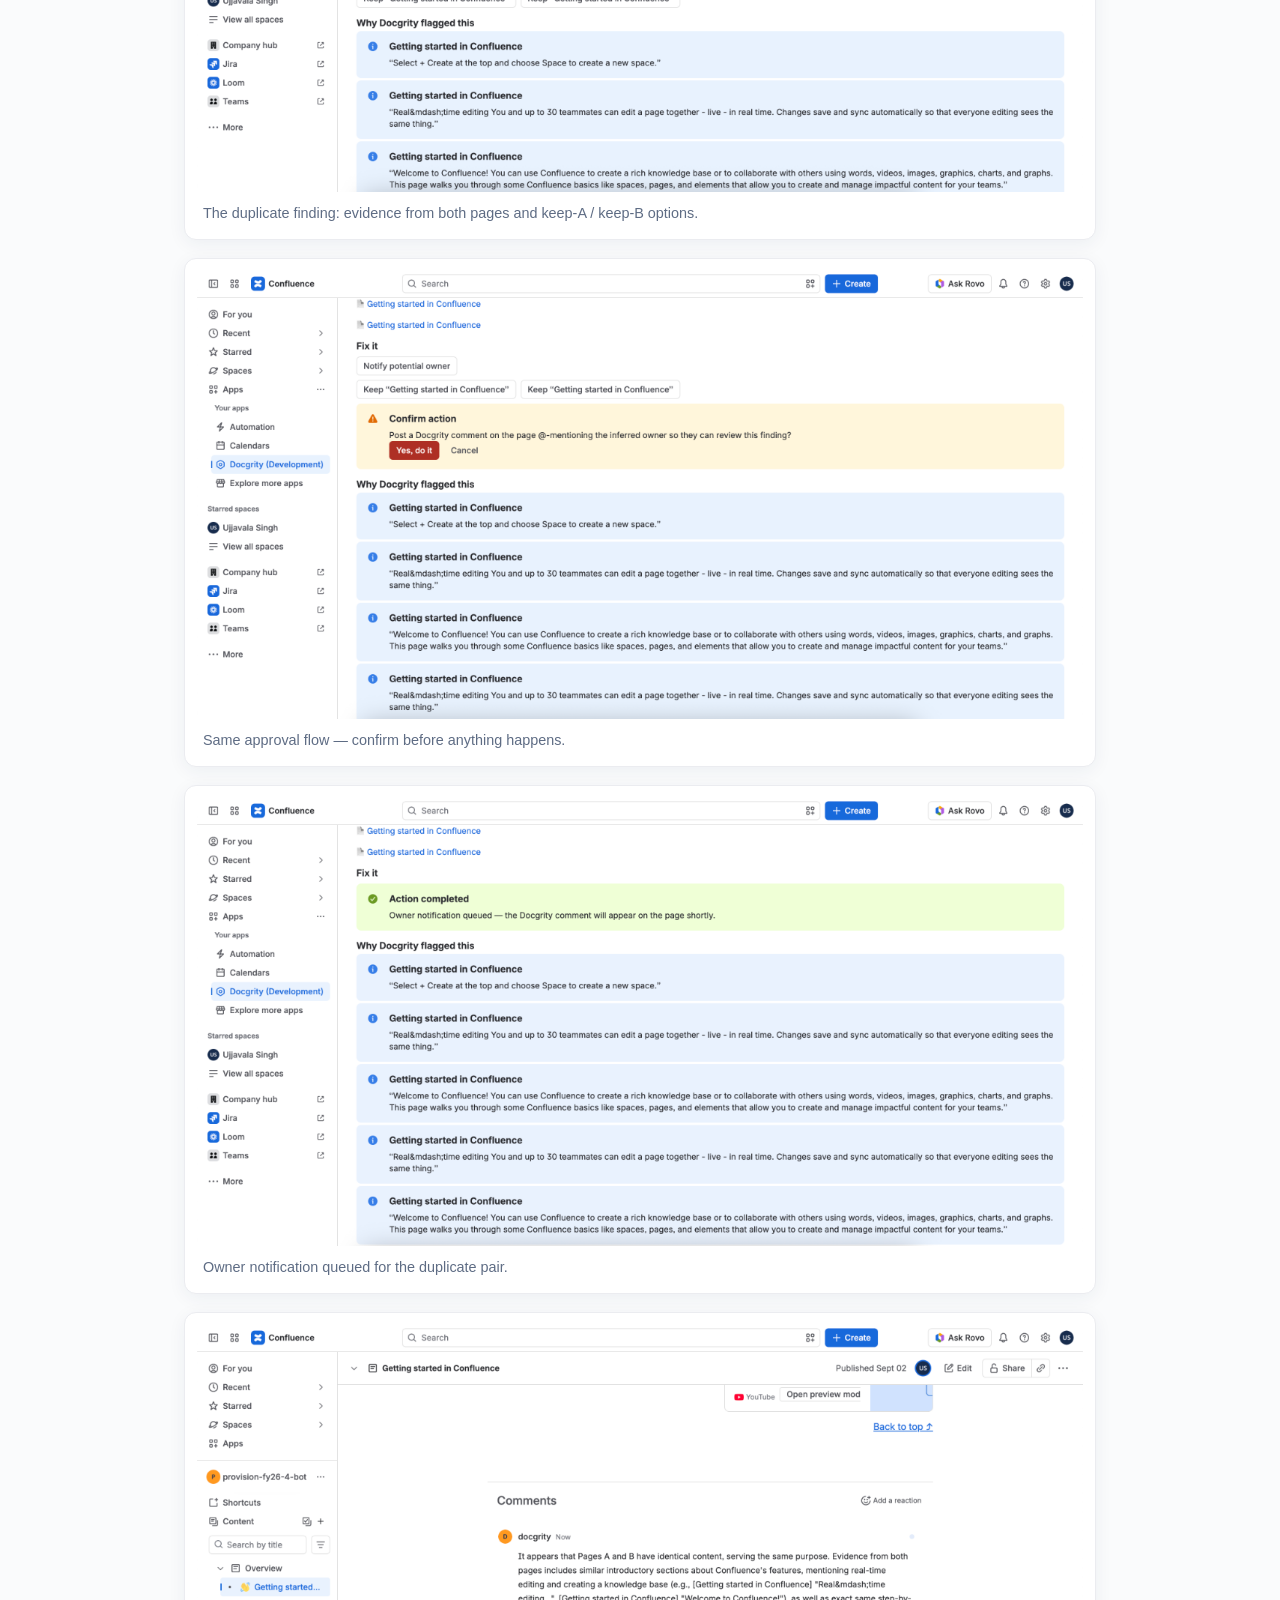
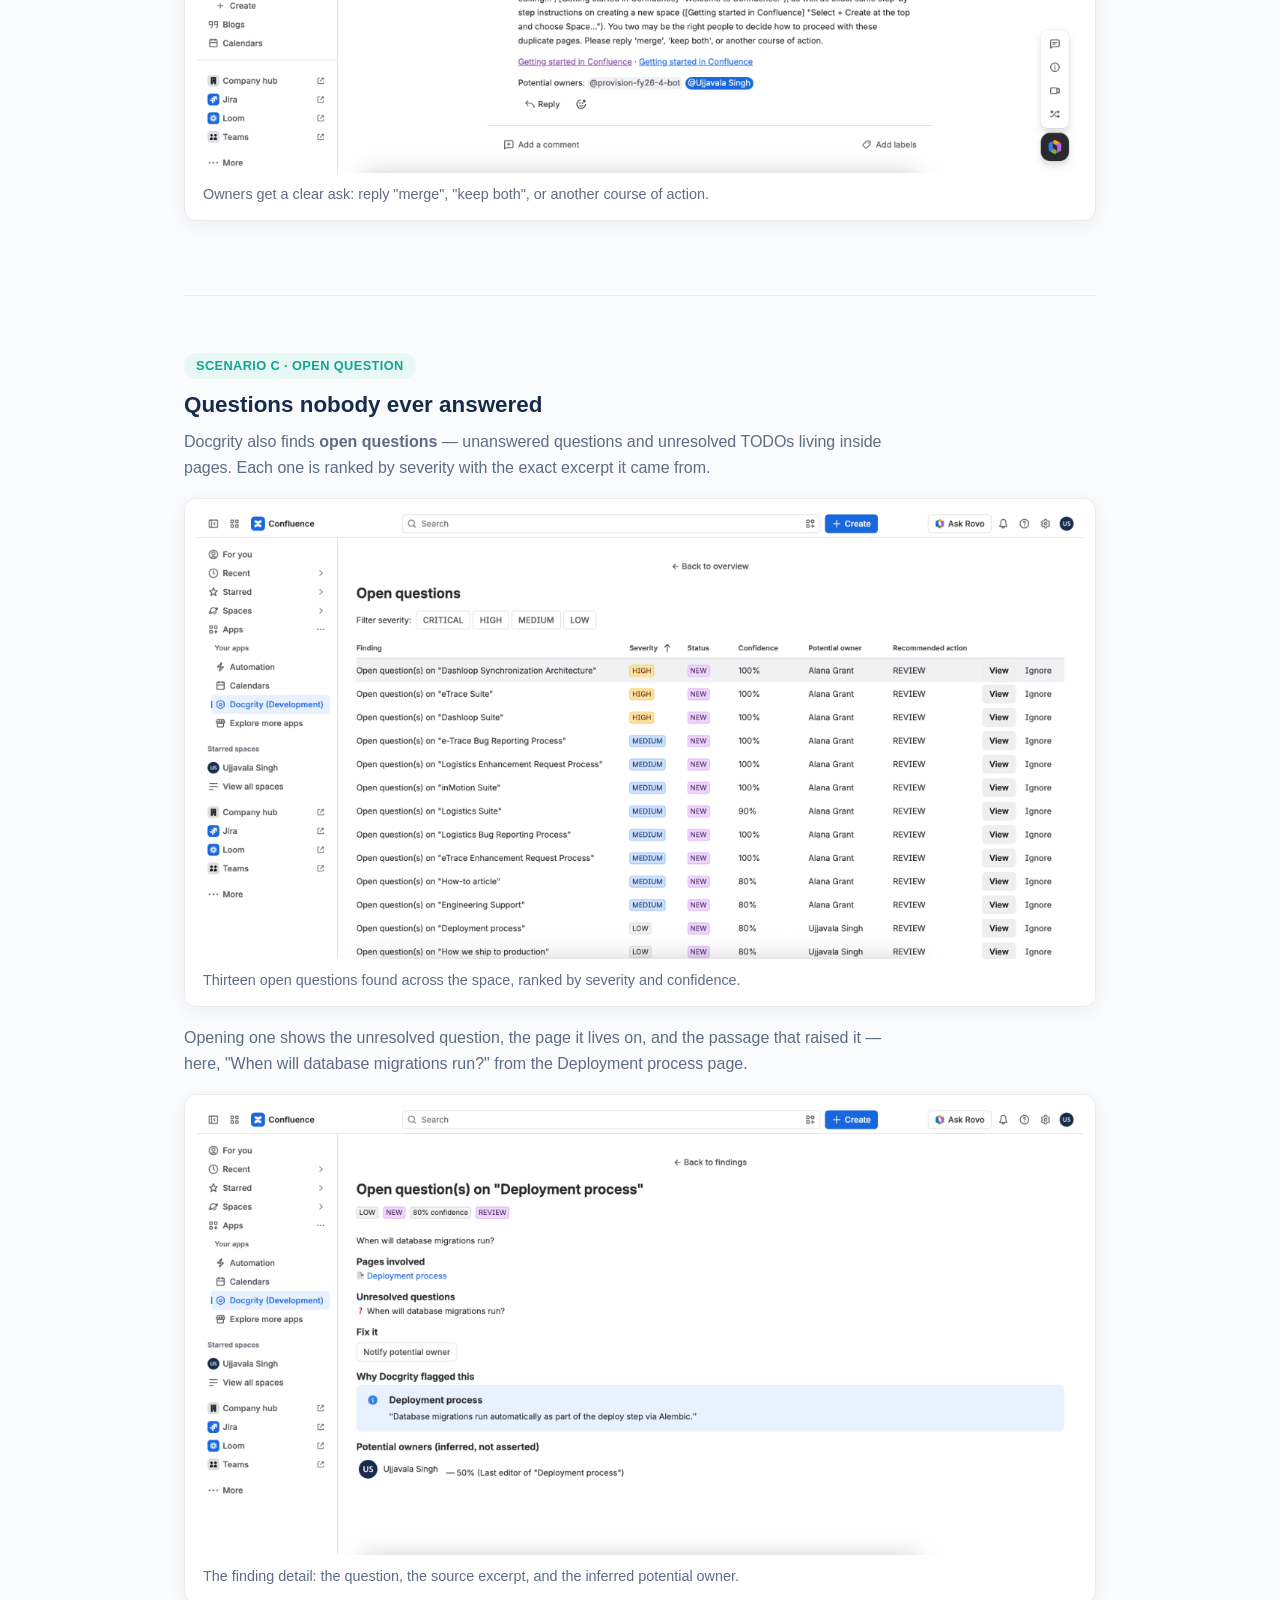
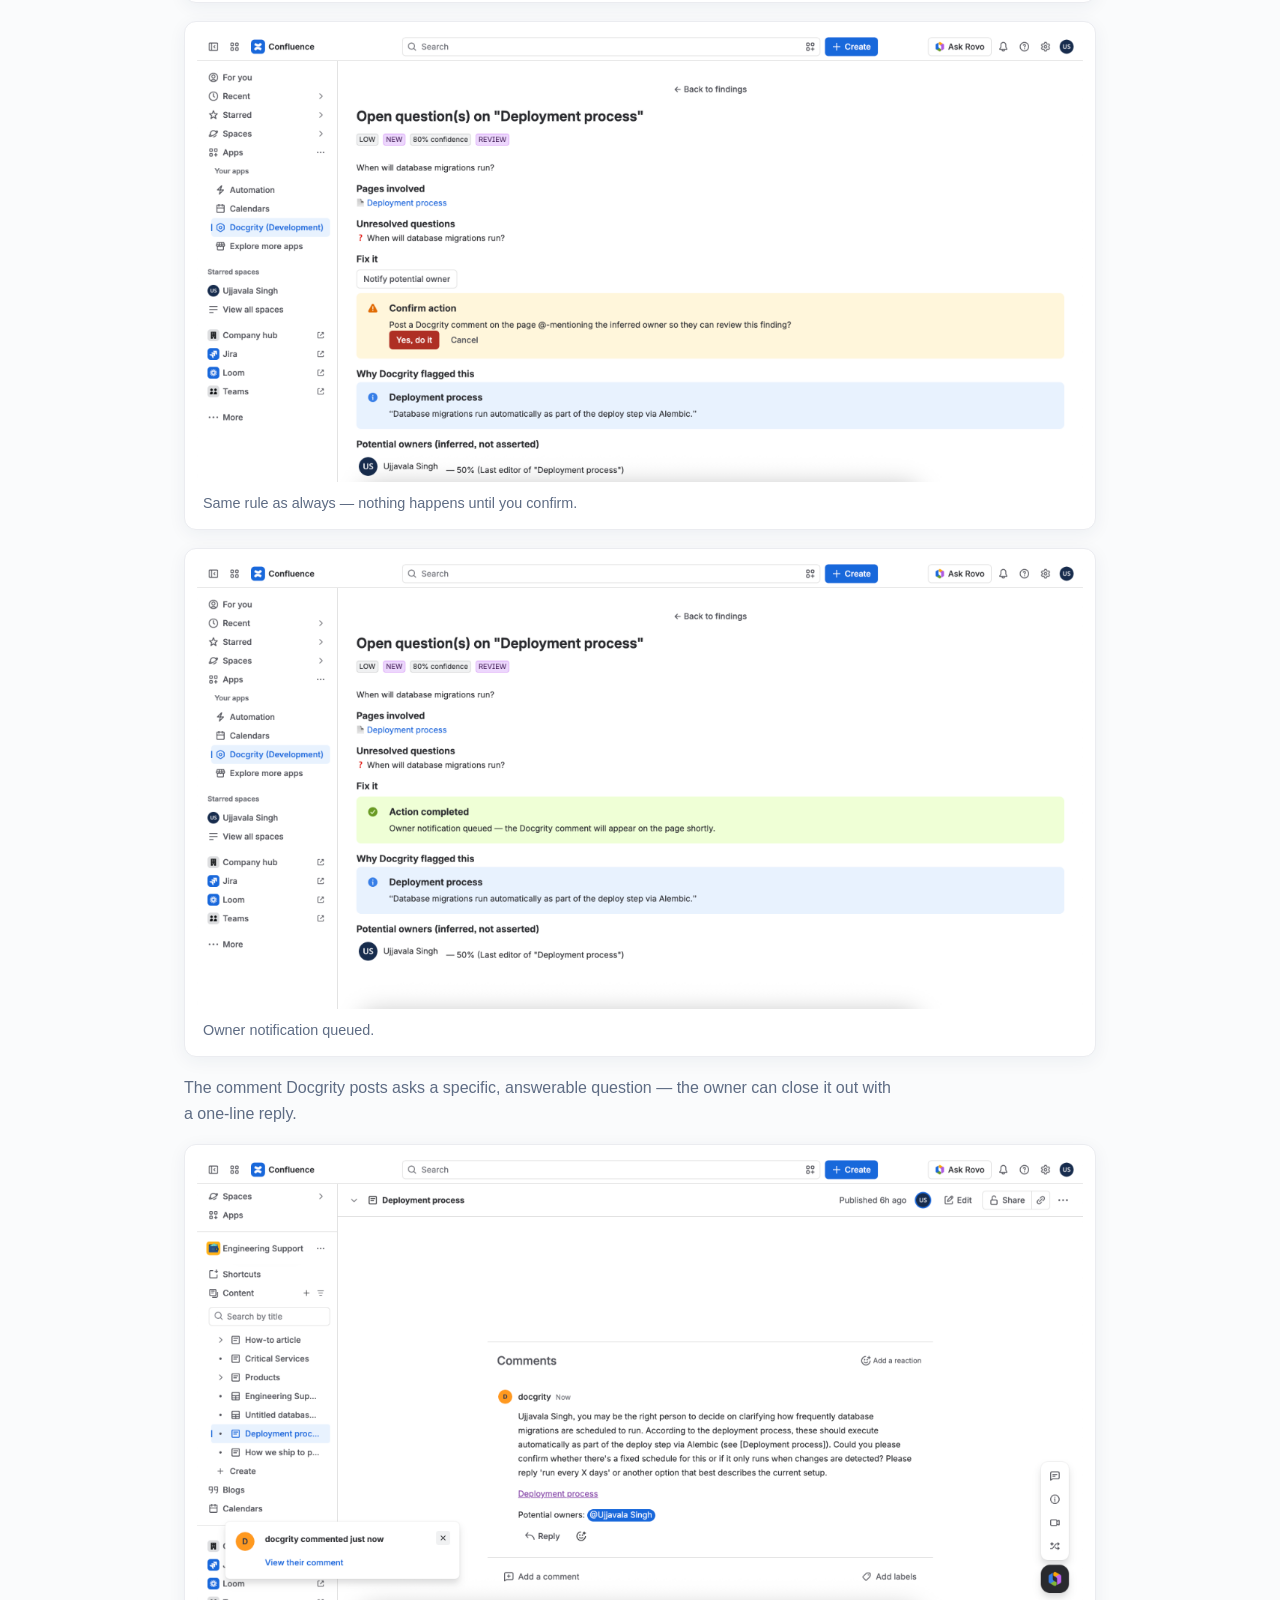
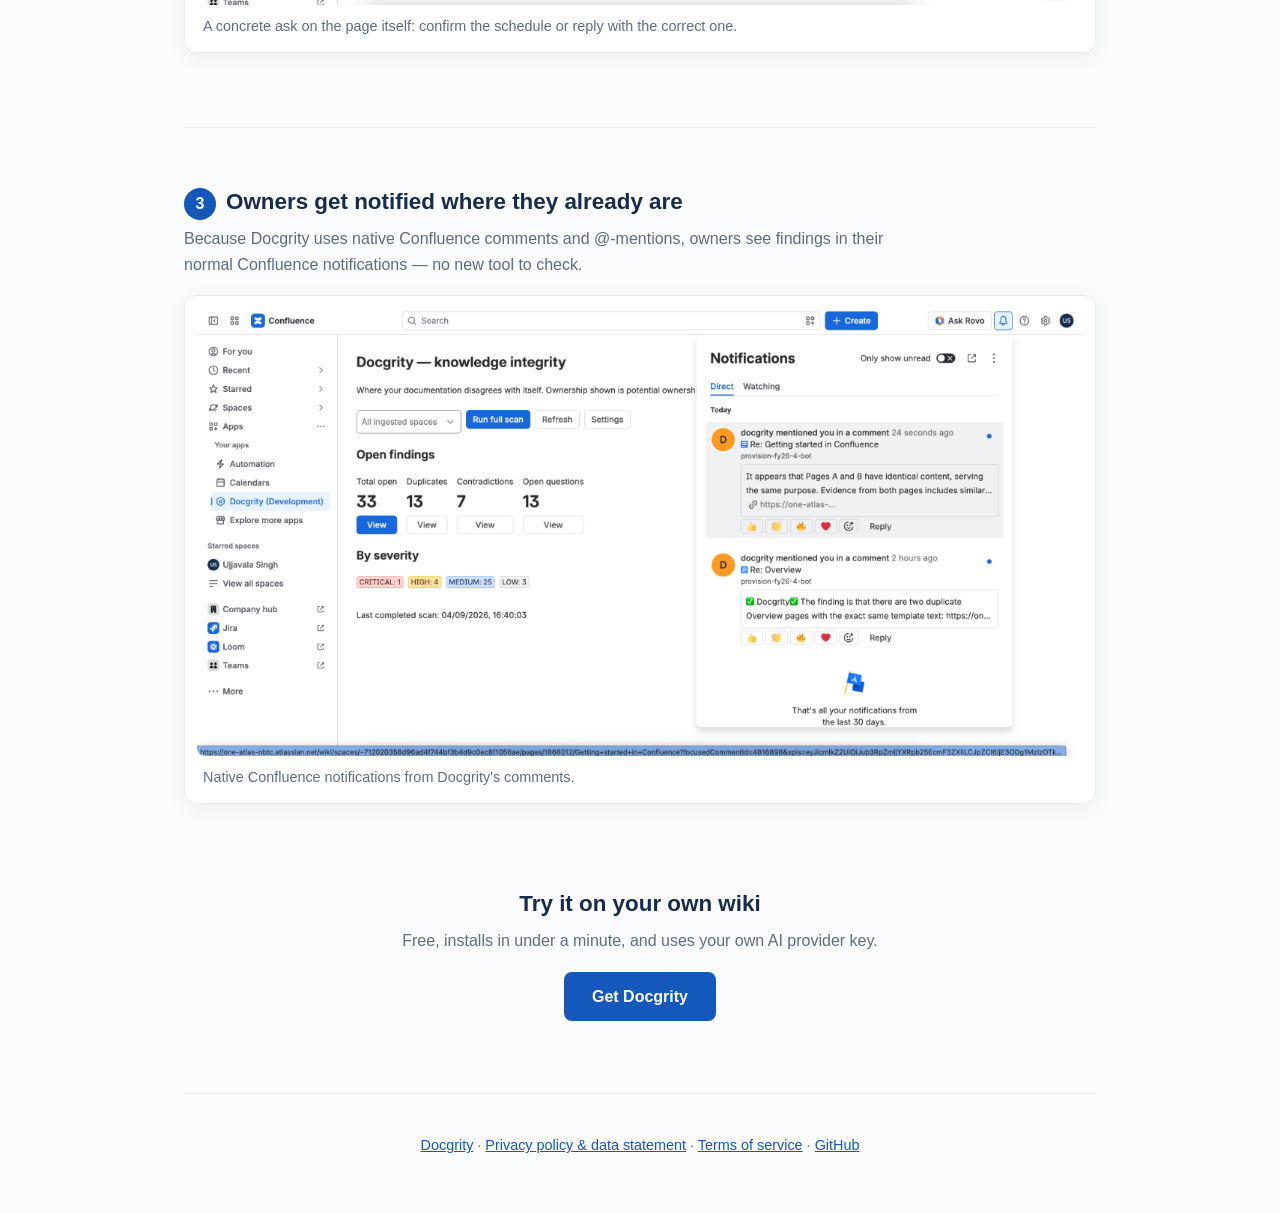
==== commit 07f52a3f: "Update dashboard screenshot to new clickable tile UI; refresh walkthrough copy" ====
--- a/how-it-works.html
+++ b/how-it-works.html
@@ -44,8 +44,8 @@
 
   <section>
     <h2><span class="num">1</span>Run a scan</h2>
-    <p class="lede">Open Docgrity from the Confluence Apps menu and hit <strong>Run full scan</strong>. The agent reads your pages (using your own AI provider key), compares claims across pages and produces open findings grouped by type and severity. Here: 33 findings — 13 duplicates, 7 contradictions and 13 open questions.</p>
-    <figure><img src="screenshots/shot_01.png" alt="Docgrity overview dashboard showing 33 open findings with severity breakdown"><figcaption>The overview dashboard after a completed scan, with counts by finding type and severity.</figcaption></figure>
+    <p class="lede">Open Docgrity from the Confluence Apps menu and hit <strong>Run full scan</strong>. The agent reads your pages (using your own AI provider key), compares claims across pages and produces open findings grouped by type and severity — shown as clickable tiles. Here: 129 findings — 16 duplicates, 10 contradictions and 103 open questions.</p>
+    <figure><img src="screenshots/shot_01.png" alt="Docgrity overview dashboard showing 129 open findings as colour-coded tiles with severity breakdown"><figcaption>The overview dashboard after a completed scan: click any tile to drill into that finding type.</figcaption></figure>
   </section>
 
   <section>
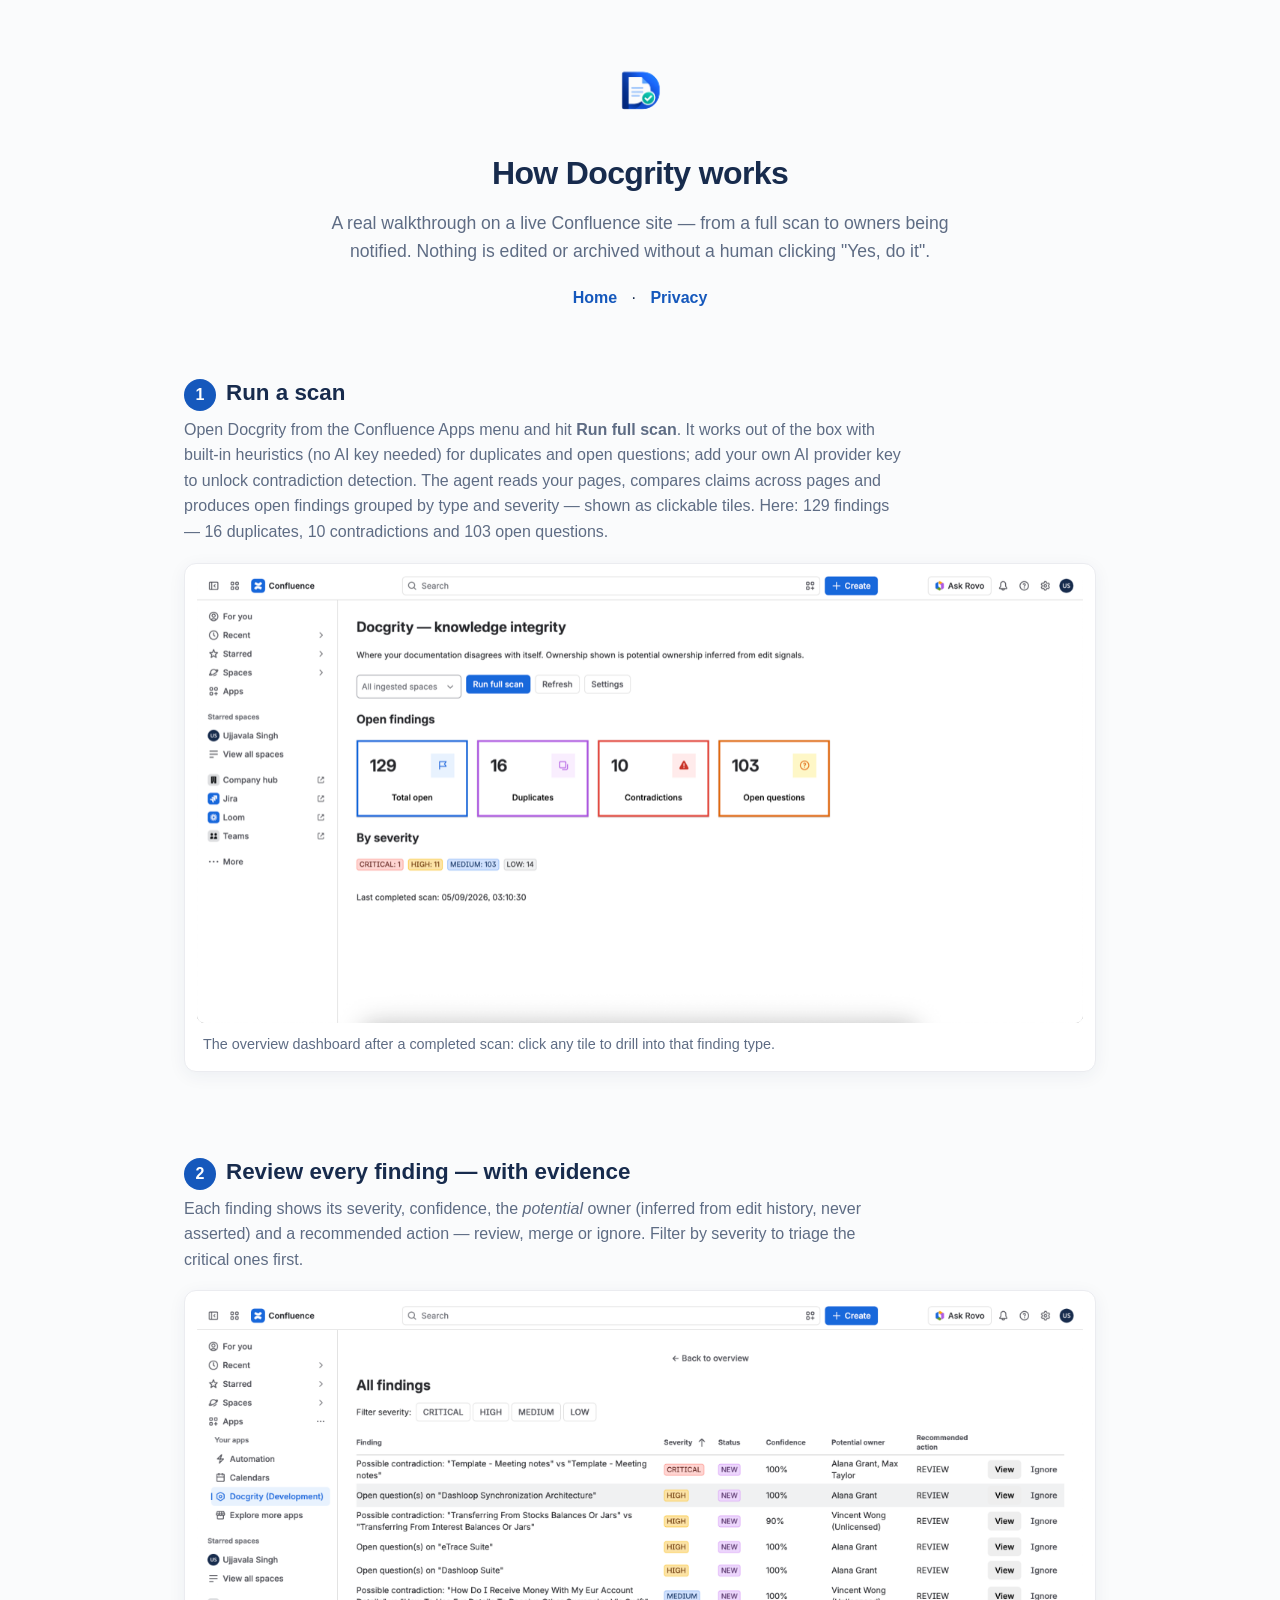
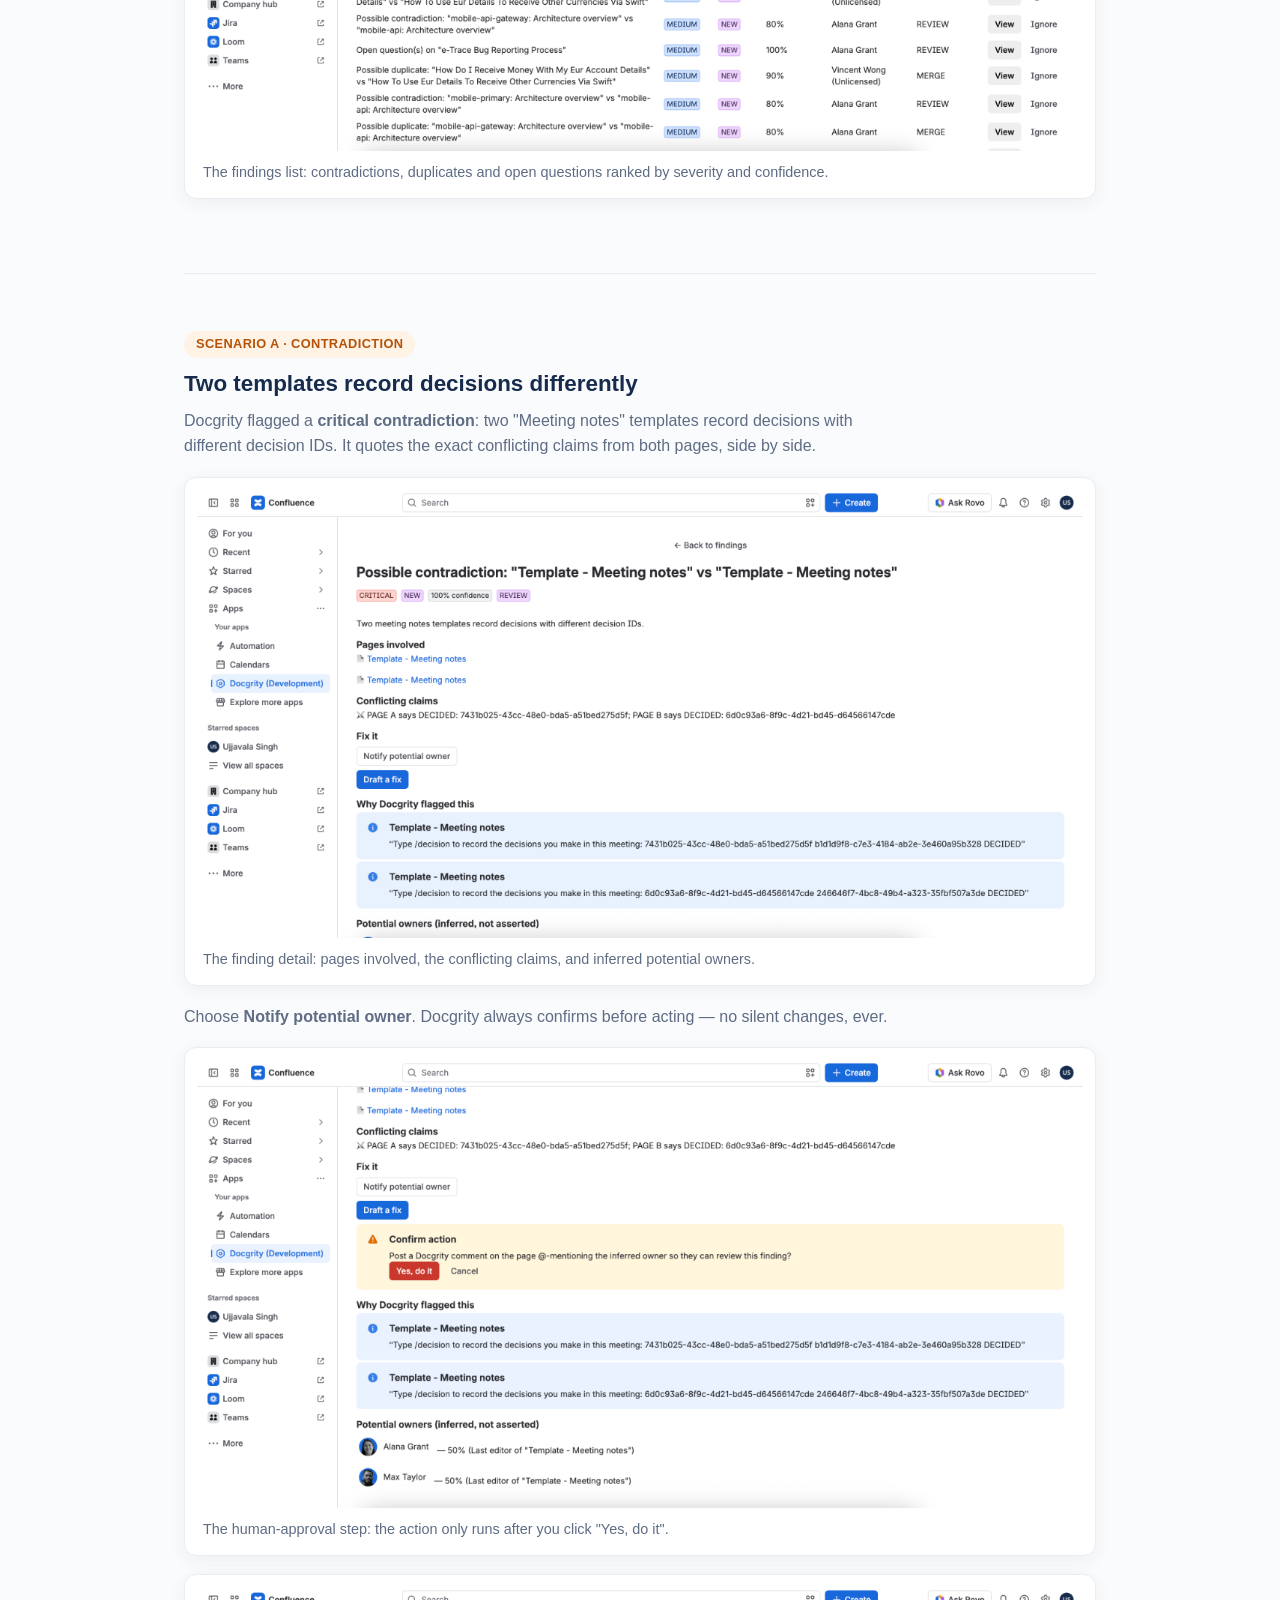
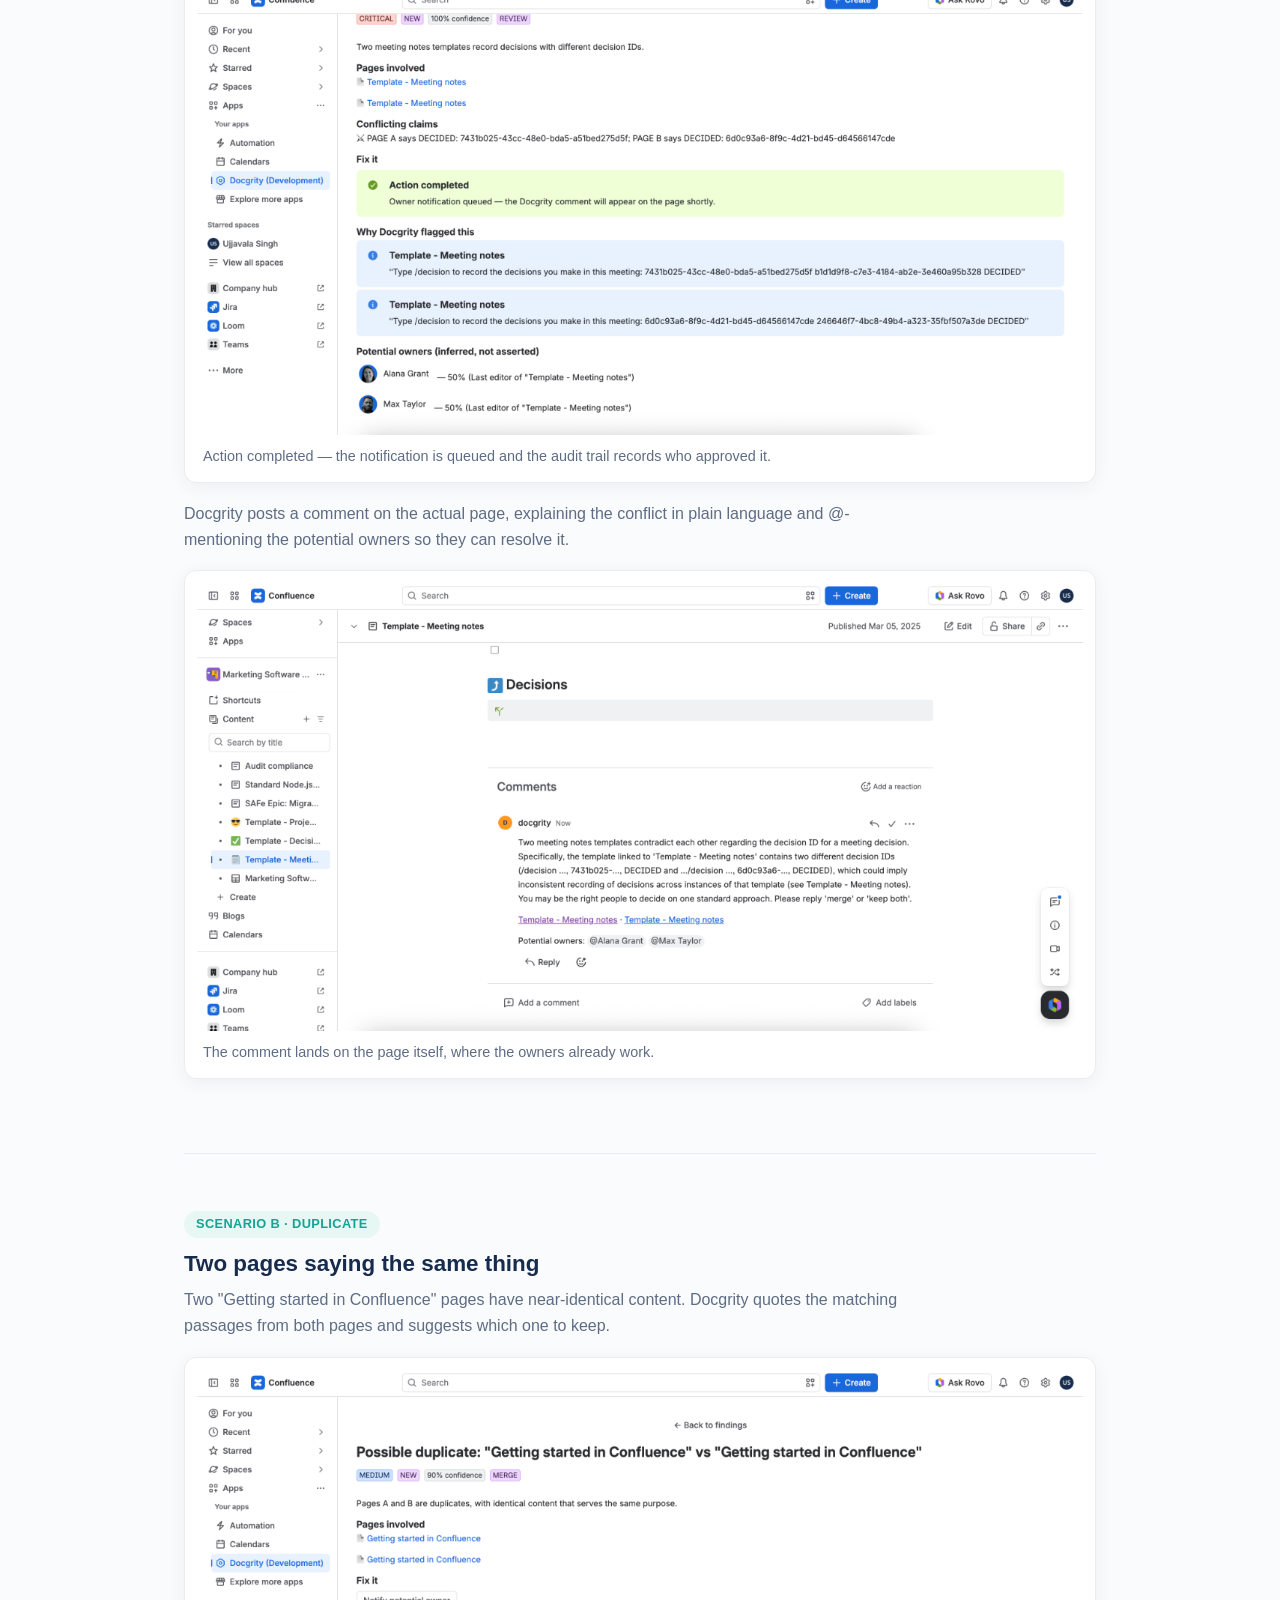
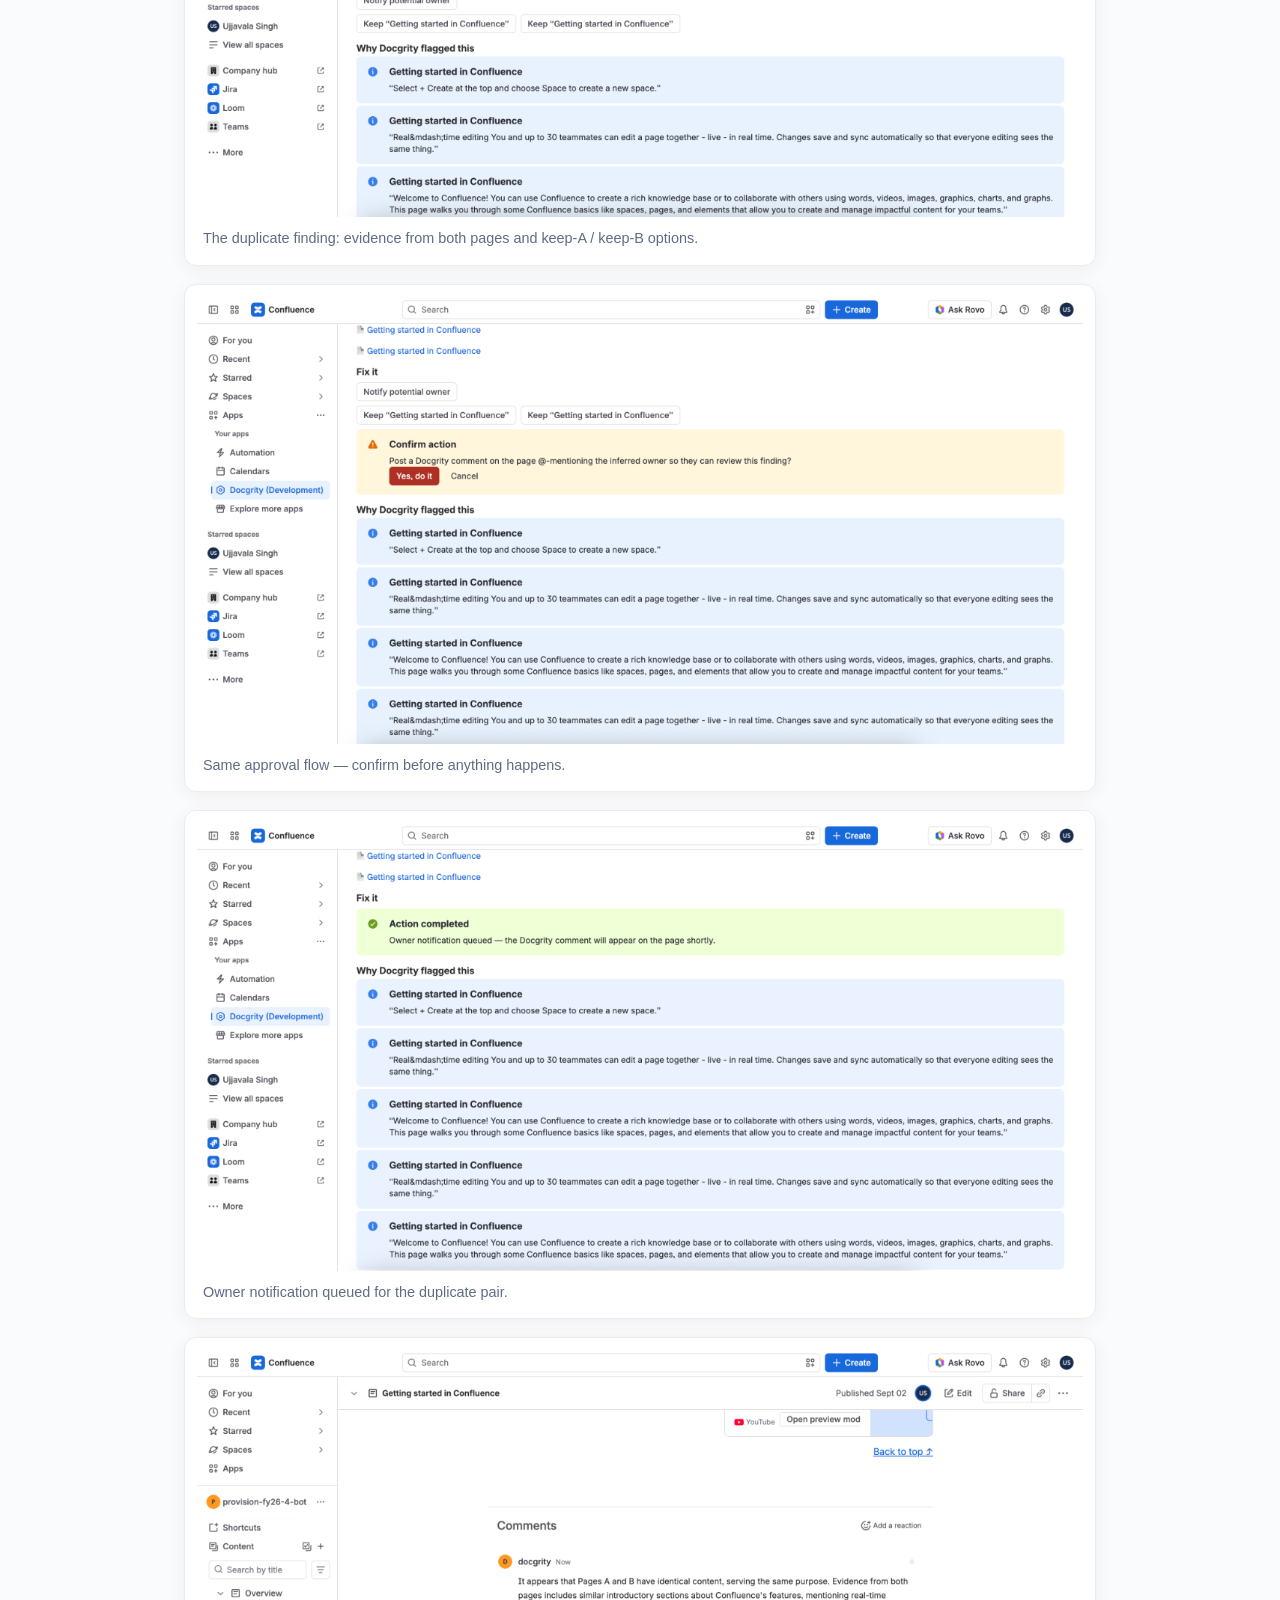
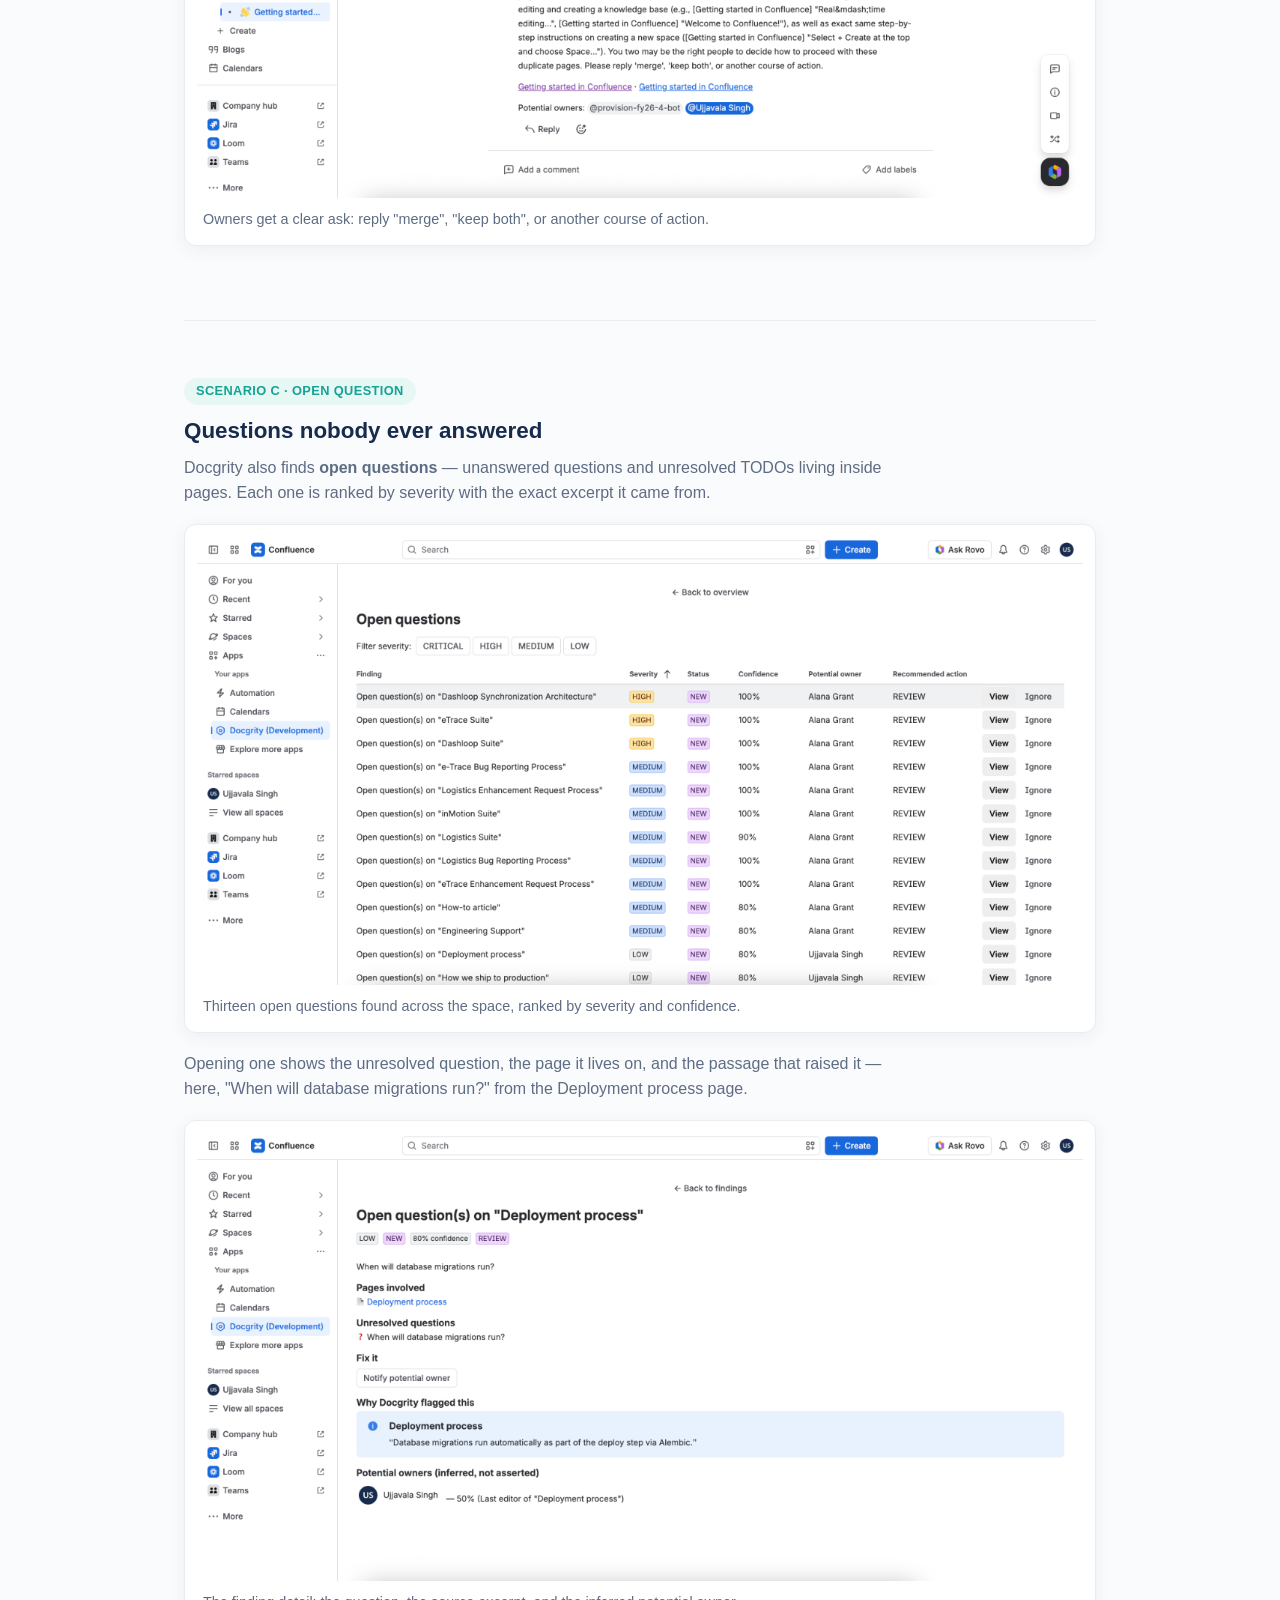
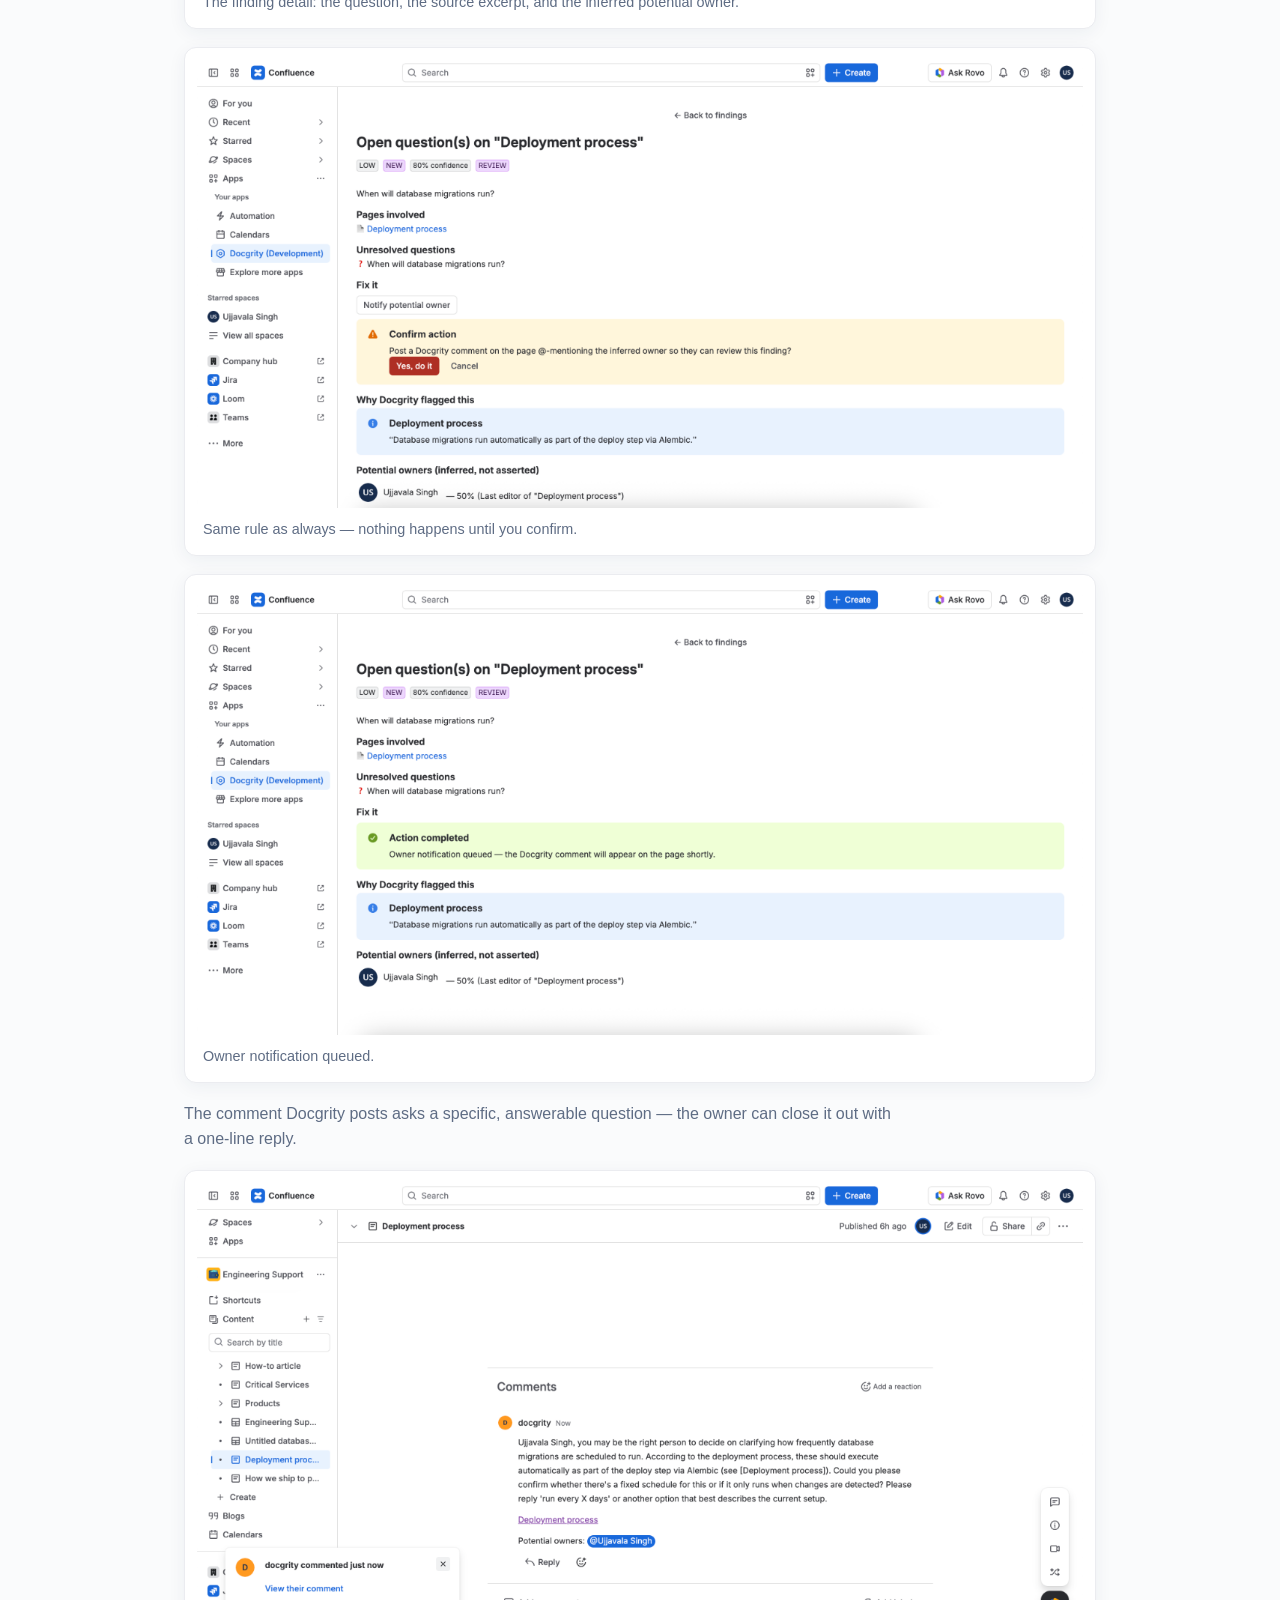
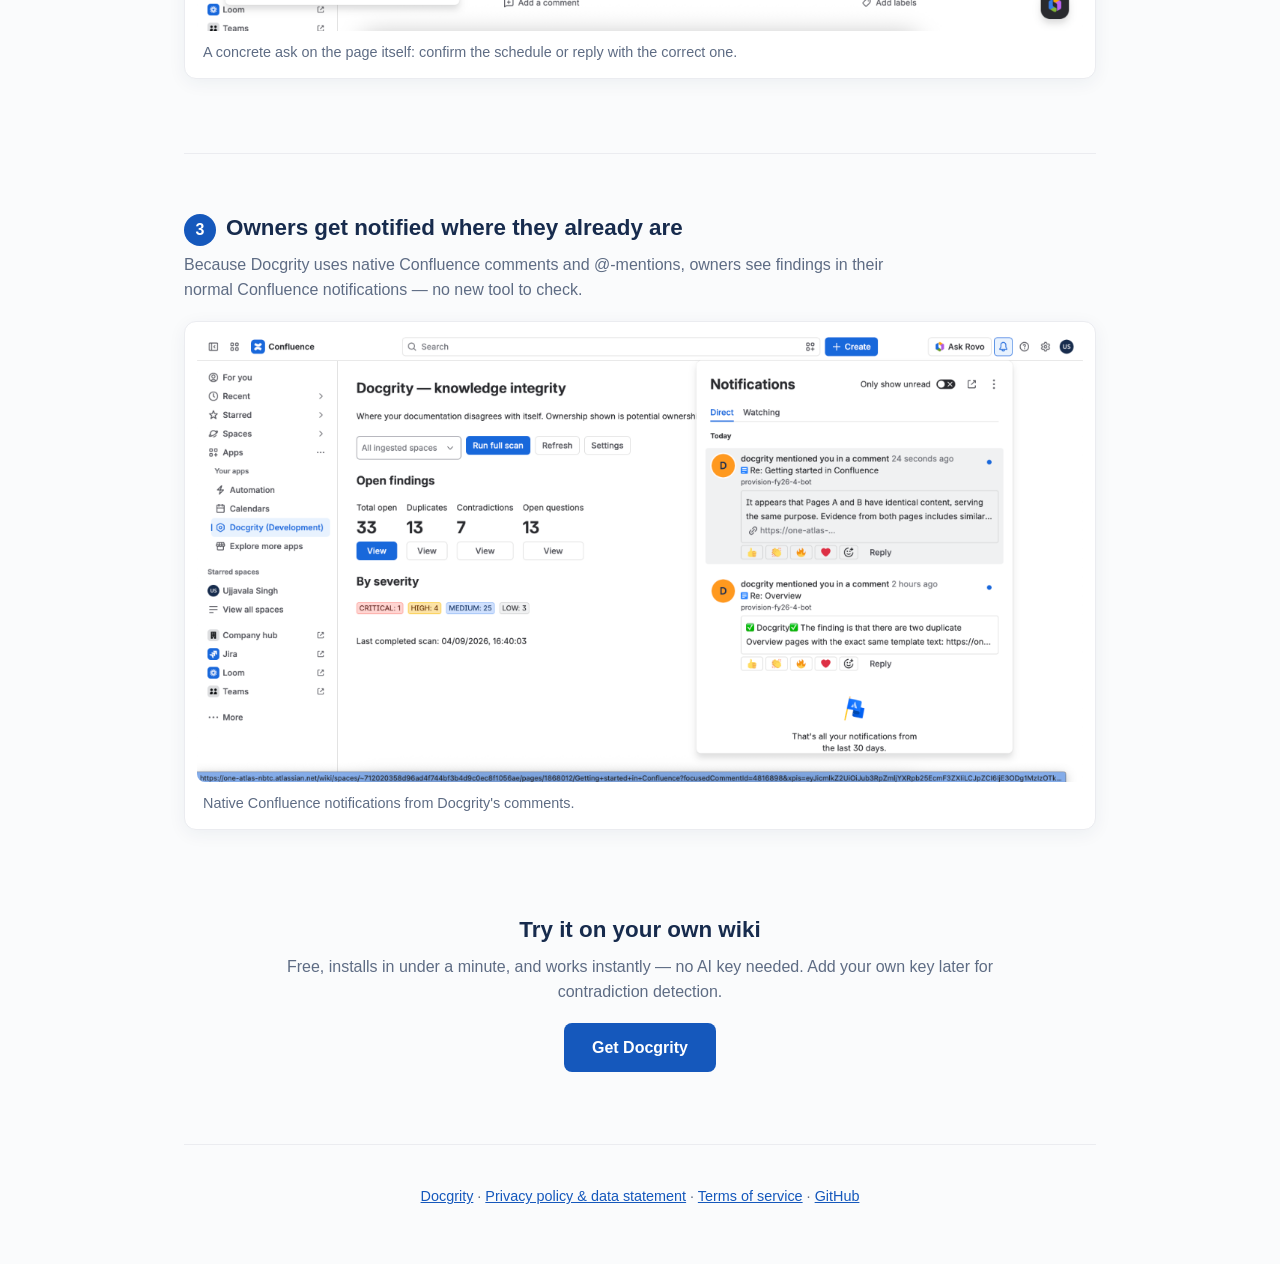
==== commit 01412d0c: "Site copy: works instantly with built-in heuristics (no AI key); contradictions need a provider key" ====
--- a/how-it-works.html
+++ b/how-it-works.html
@@ -44,7 +44,7 @@
 
   <section>
     <h2><span class="num">1</span>Run a scan</h2>
-    <p class="lede">Open Docgrity from the Confluence Apps menu and hit <strong>Run full scan</strong>. The agent reads your pages (using your own AI provider key), compares claims across pages and produces open findings grouped by type and severity — shown as clickable tiles. Here: 129 findings — 16 duplicates, 10 contradictions and 103 open questions.</p>
+    <p class="lede">Open Docgrity from the Confluence Apps menu and hit <strong>Run full scan</strong>. It works out of the box with built-in heuristics (no AI key needed) for duplicates and open questions; add your own AI provider key to unlock contradiction detection. The agent reads your pages, compares claims across pages and produces open findings grouped by type and severity — shown as clickable tiles. Here: 129 findings — 16 duplicates, 10 contradictions and 103 open questions.</p>
     <figure><img src="screenshots/shot_01.png" alt="Docgrity overview dashboard showing 129 open findings as colour-coded tiles with severity breakdown"><figcaption>The overview dashboard after a completed scan: click any tile to drill into that finding type.</figcaption></figure>
   </section>
 
@@ -115,7 +115,7 @@
 
   <section style="text-align:center">
     <h2>Try it on your own wiki</h2>
-    <p class="lede" style="margin:0 auto 18px">Free, installs in under a minute, and uses your own AI provider key.</p>
+    <p class="lede" style="margin:0 auto 18px">Free, installs in under a minute, and works instantly — no AI key needed. Add your own key later for contradiction detection.</p>
     <a href="index.html" style="display:inline-block;background:var(--blue);color:#fff;text-decoration:none;font-weight:600;padding:12px 28px;border-radius:8px">Get Docgrity</a>
   </section>
 
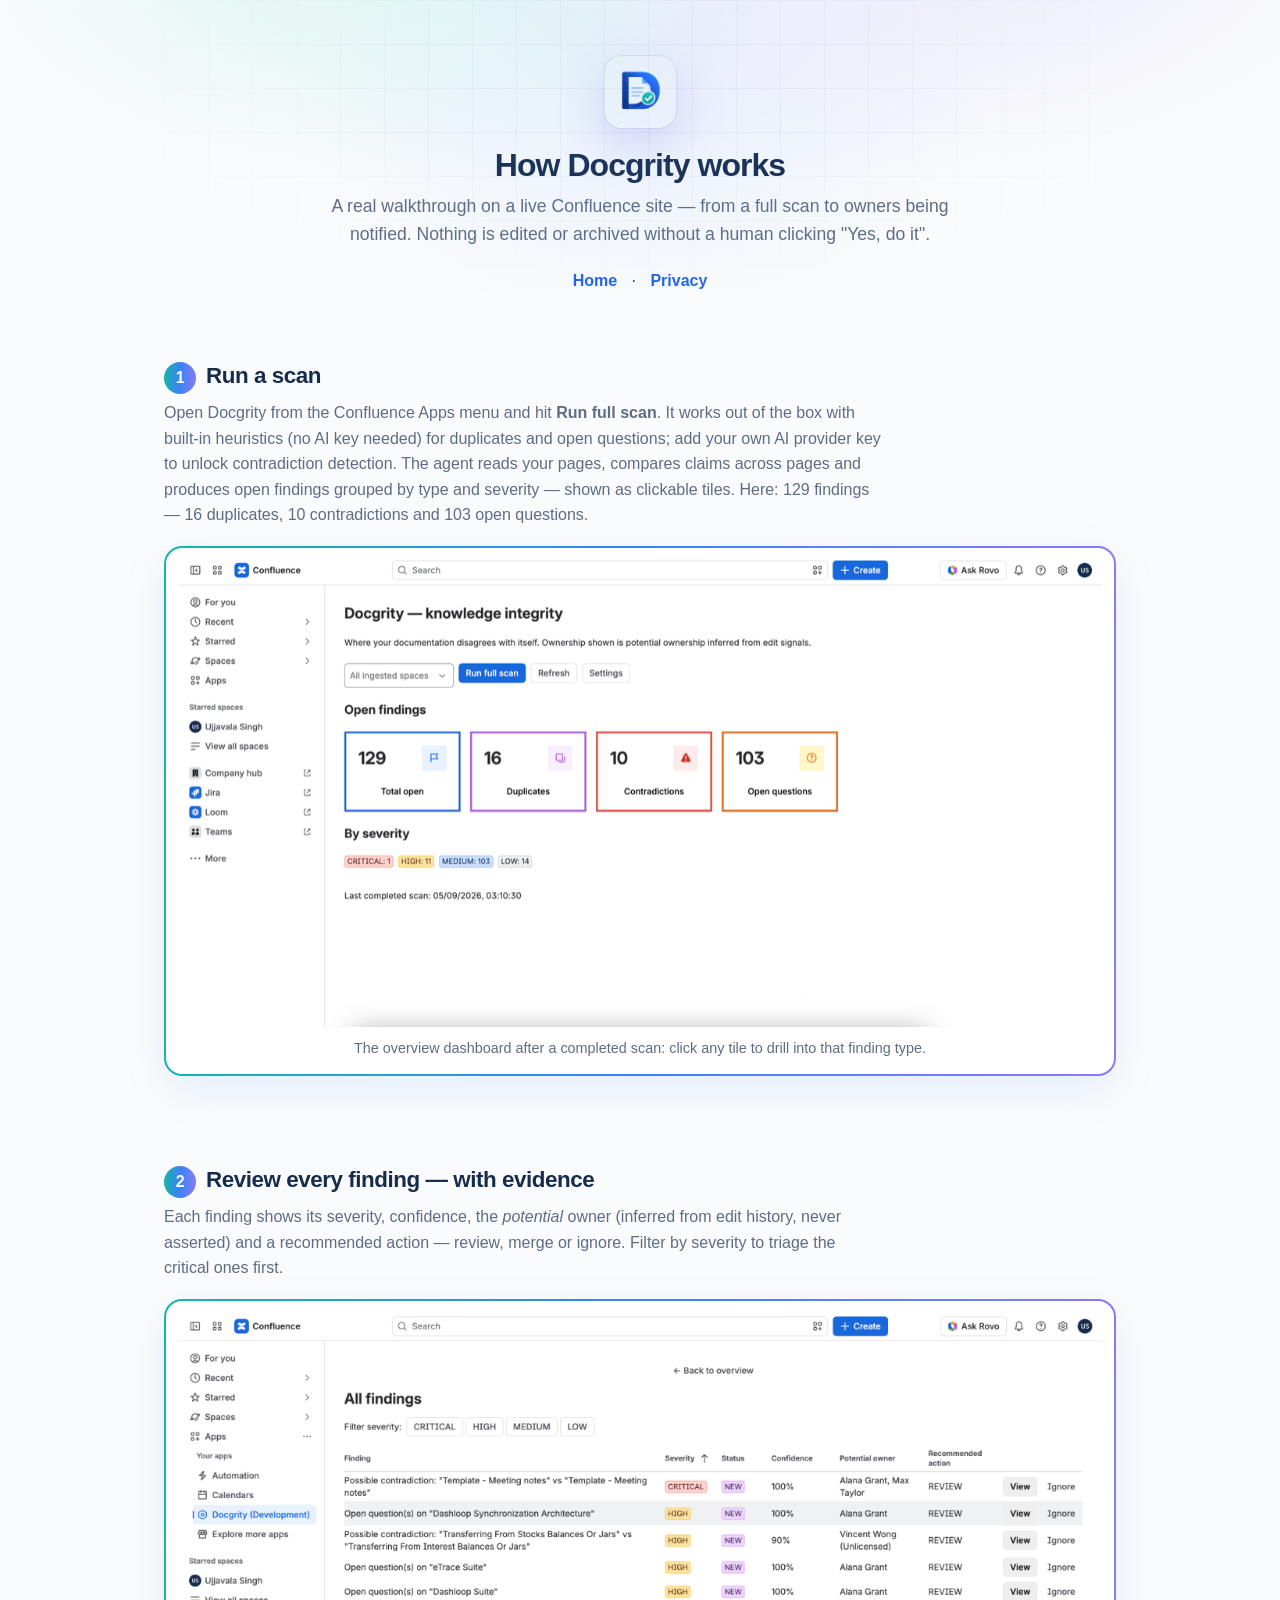
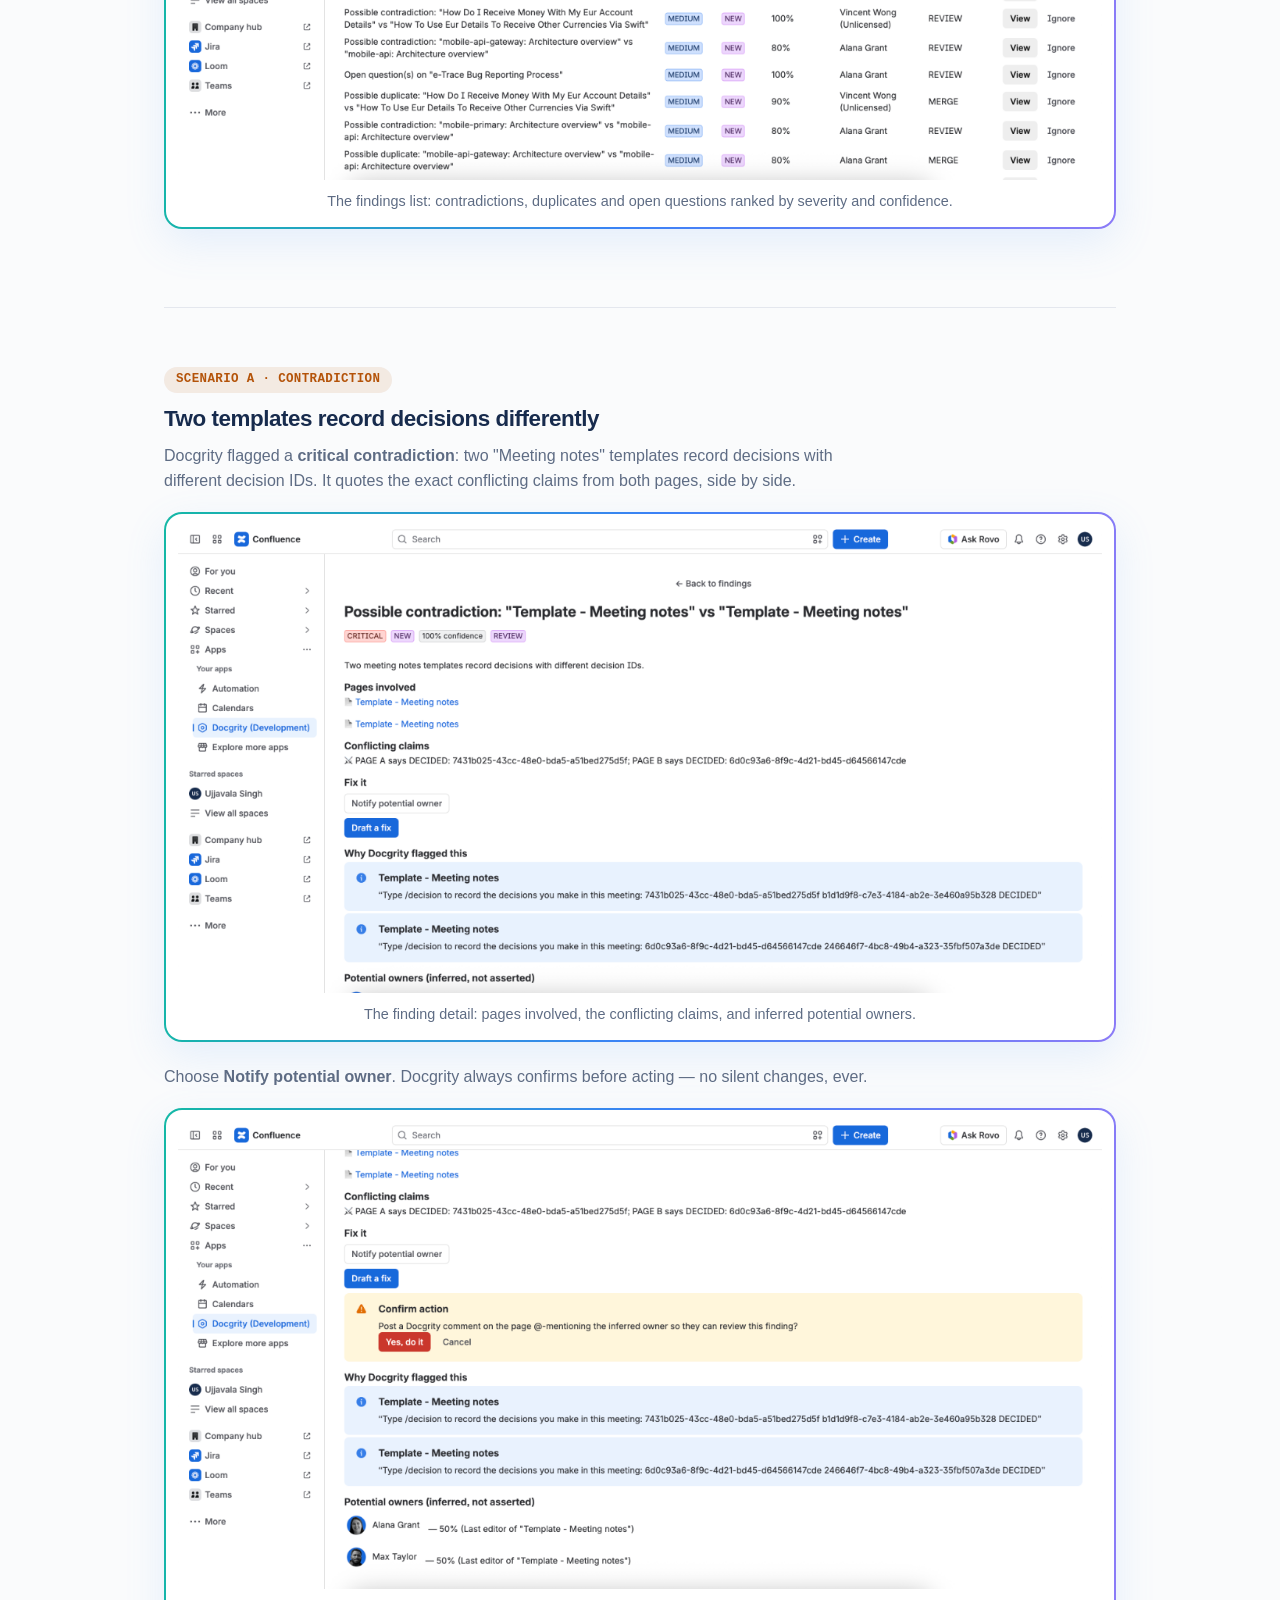
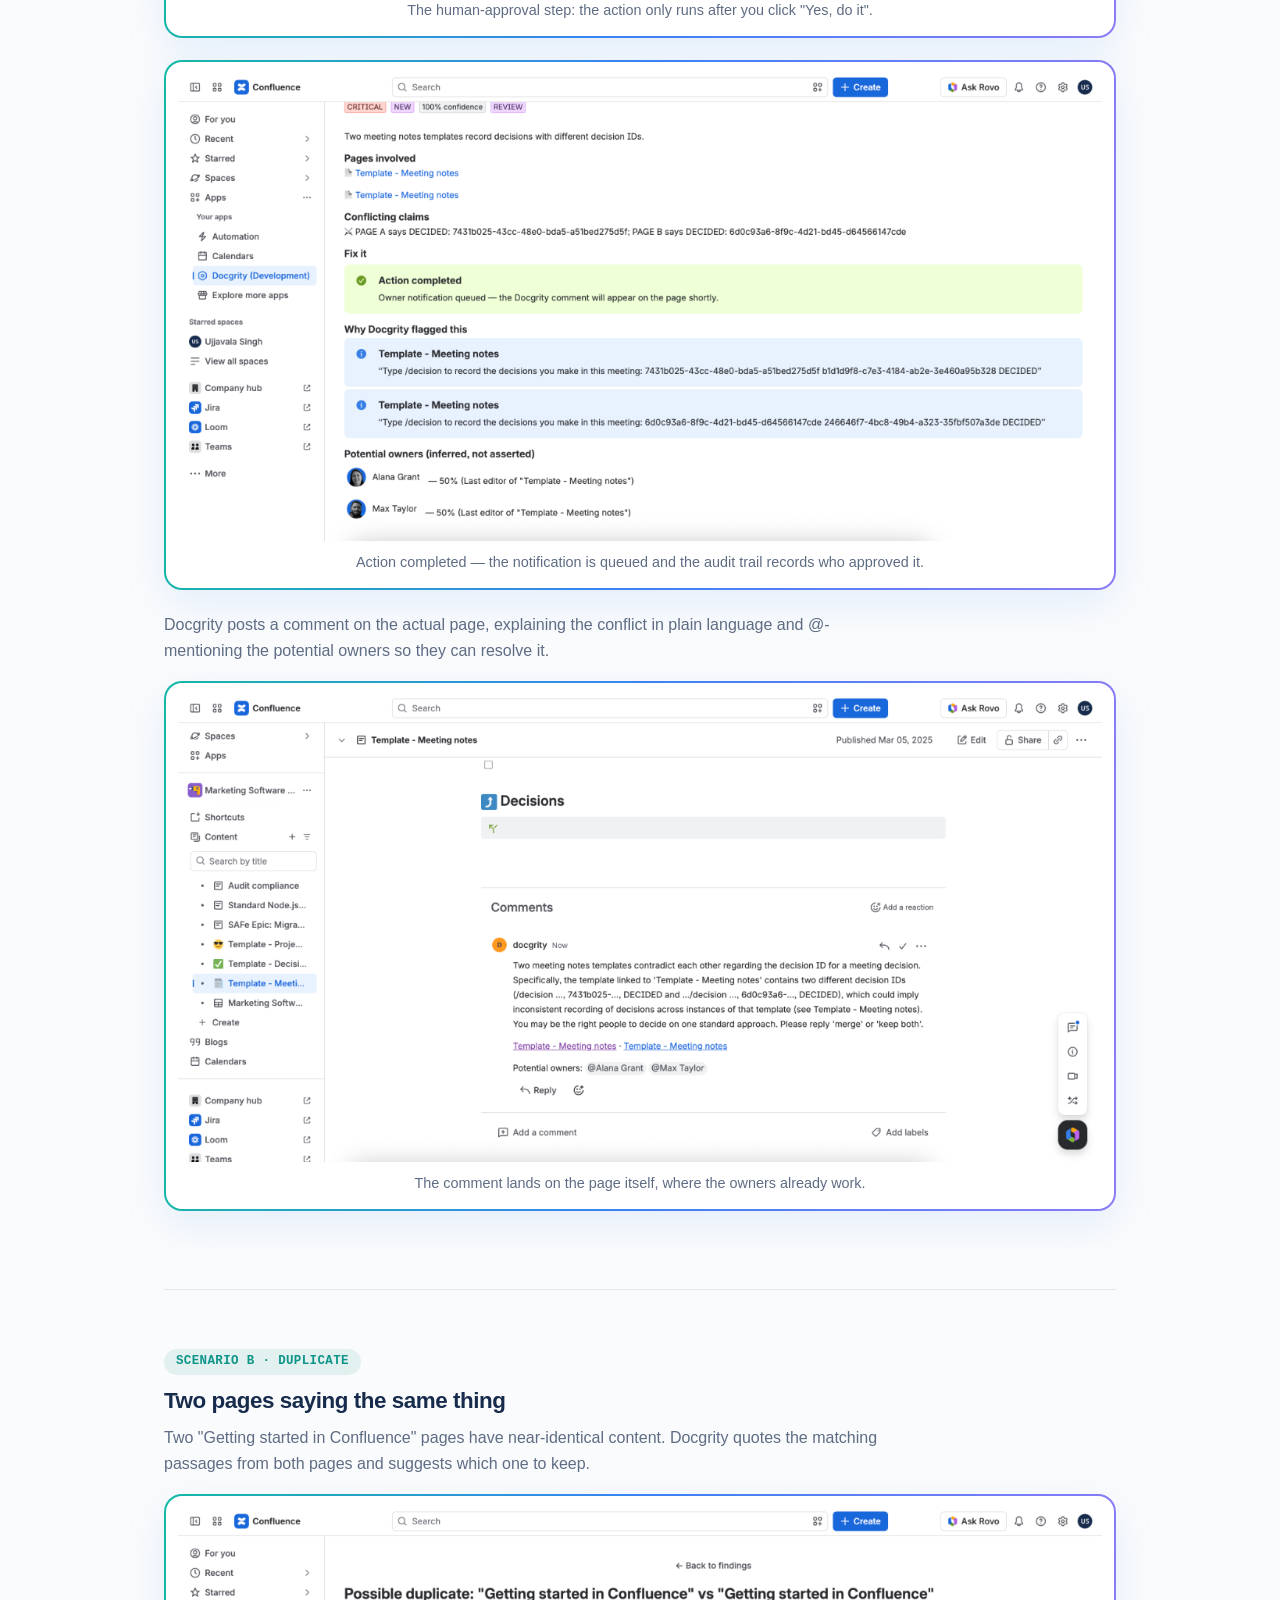
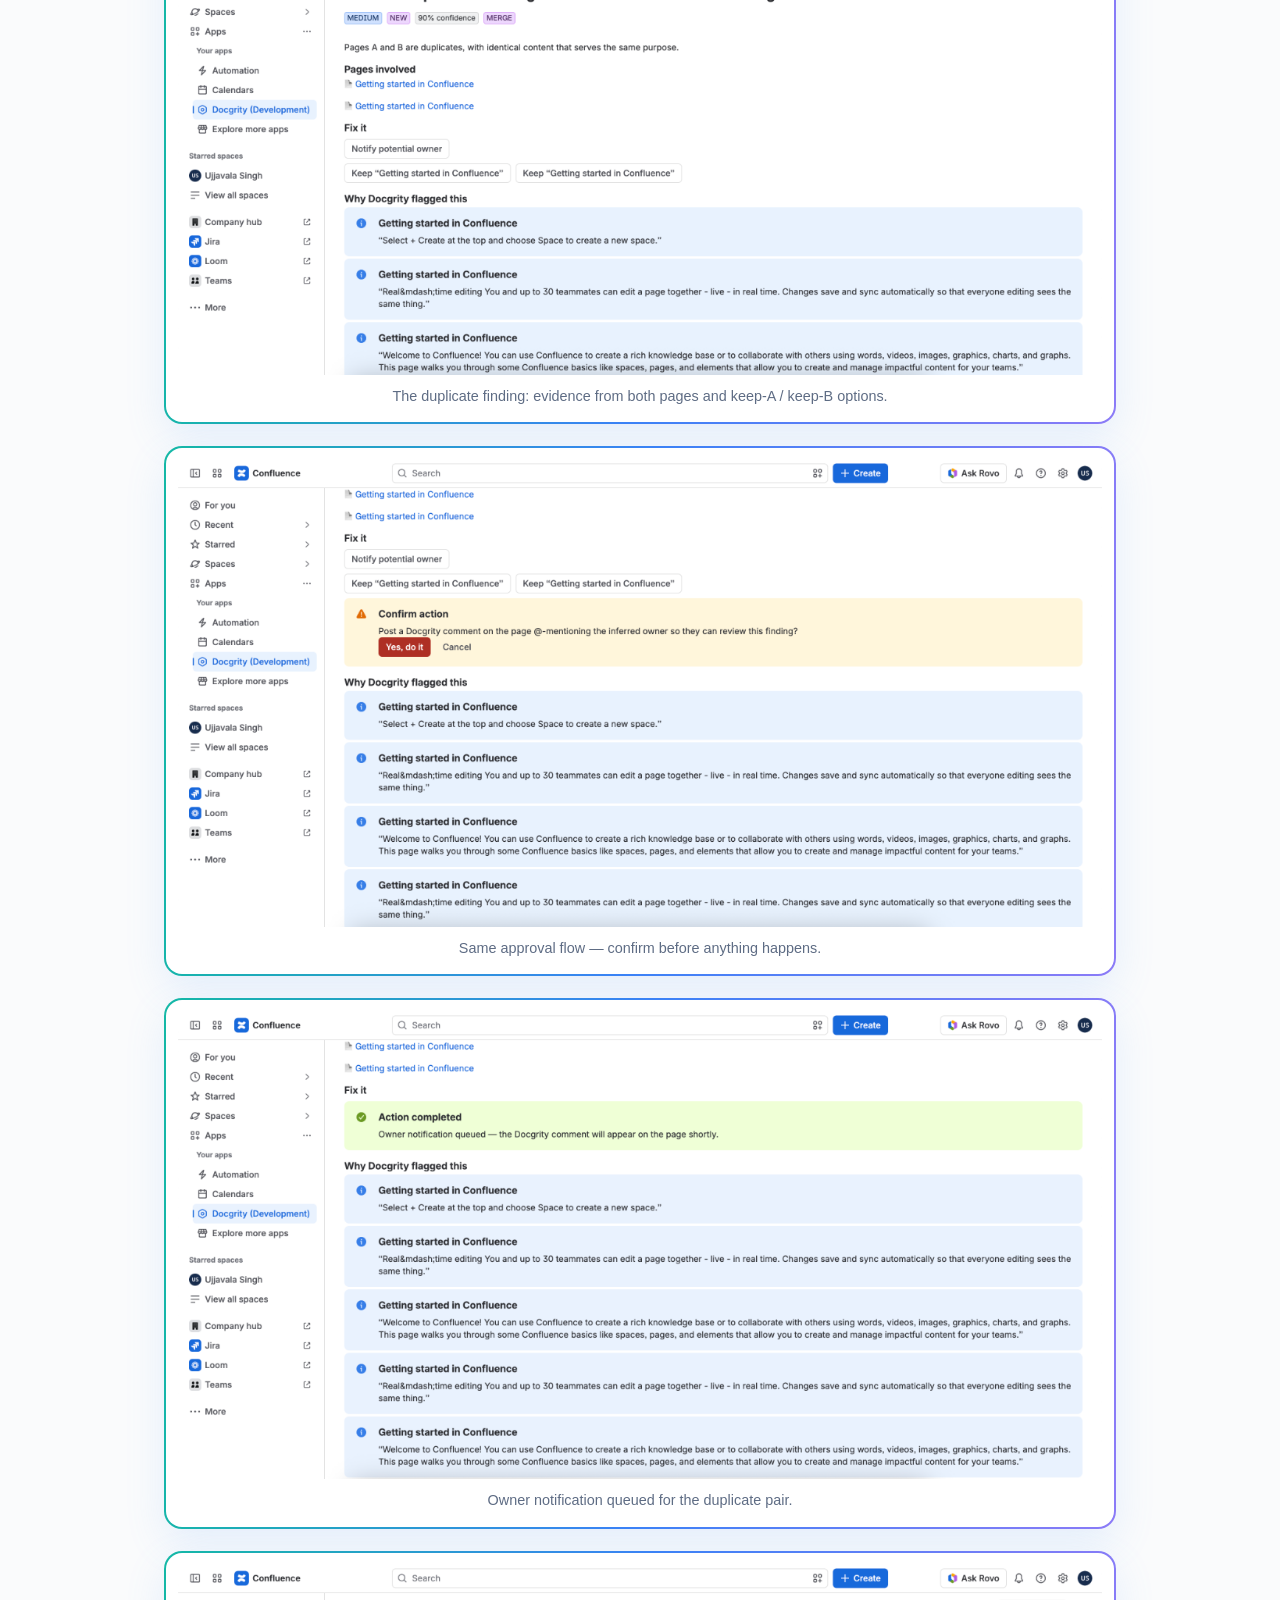
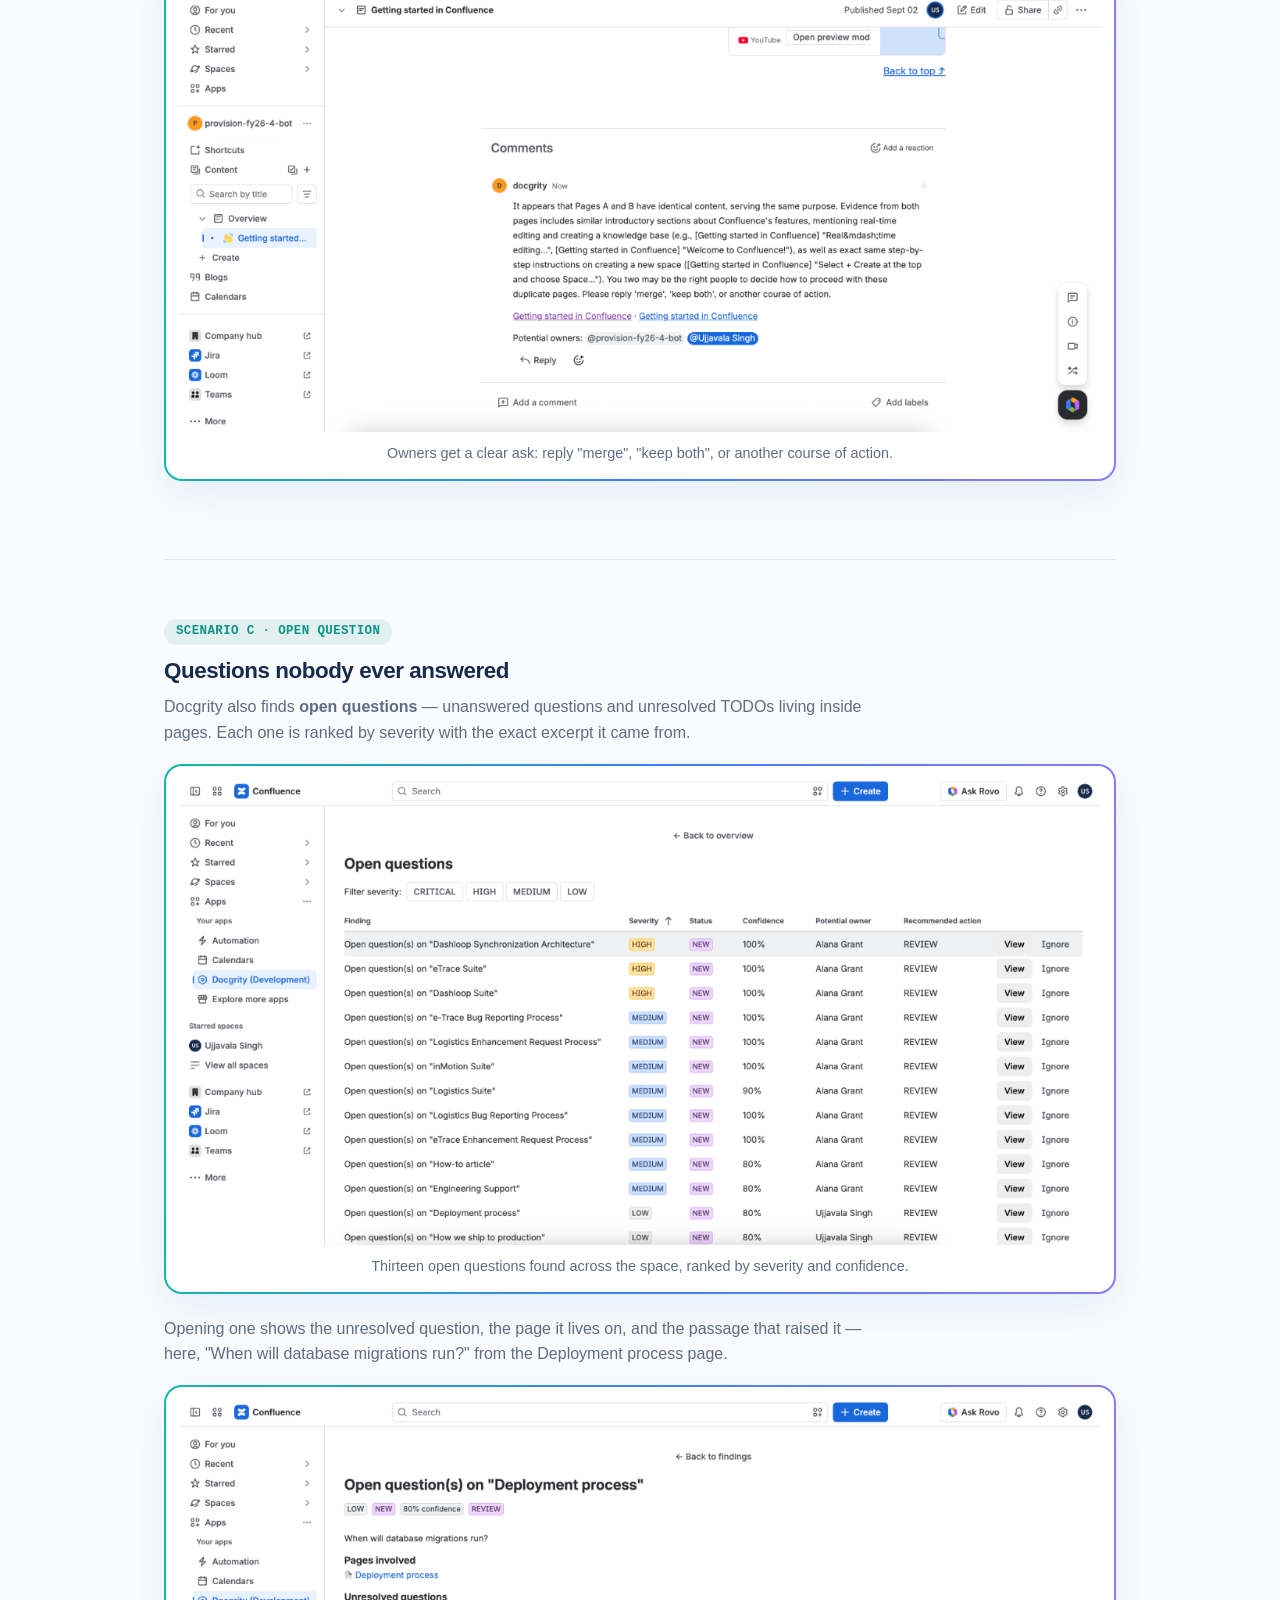
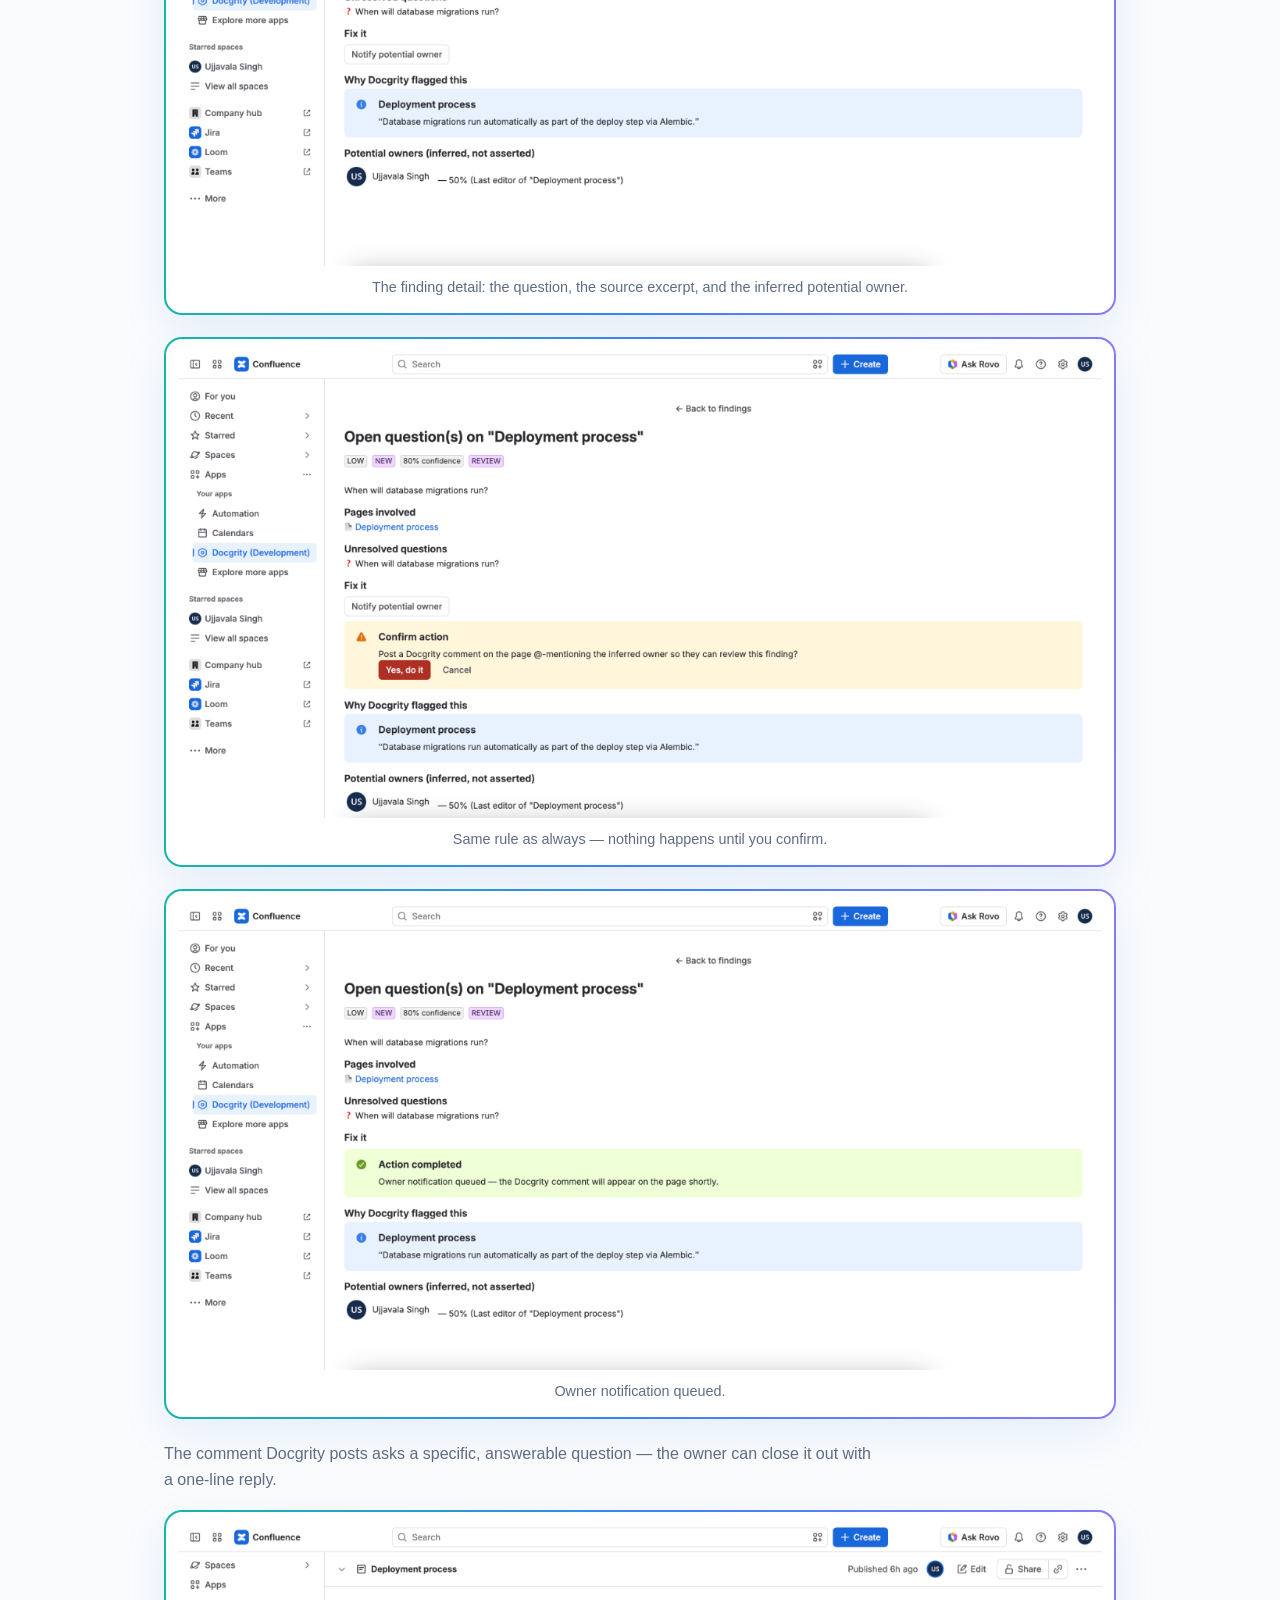
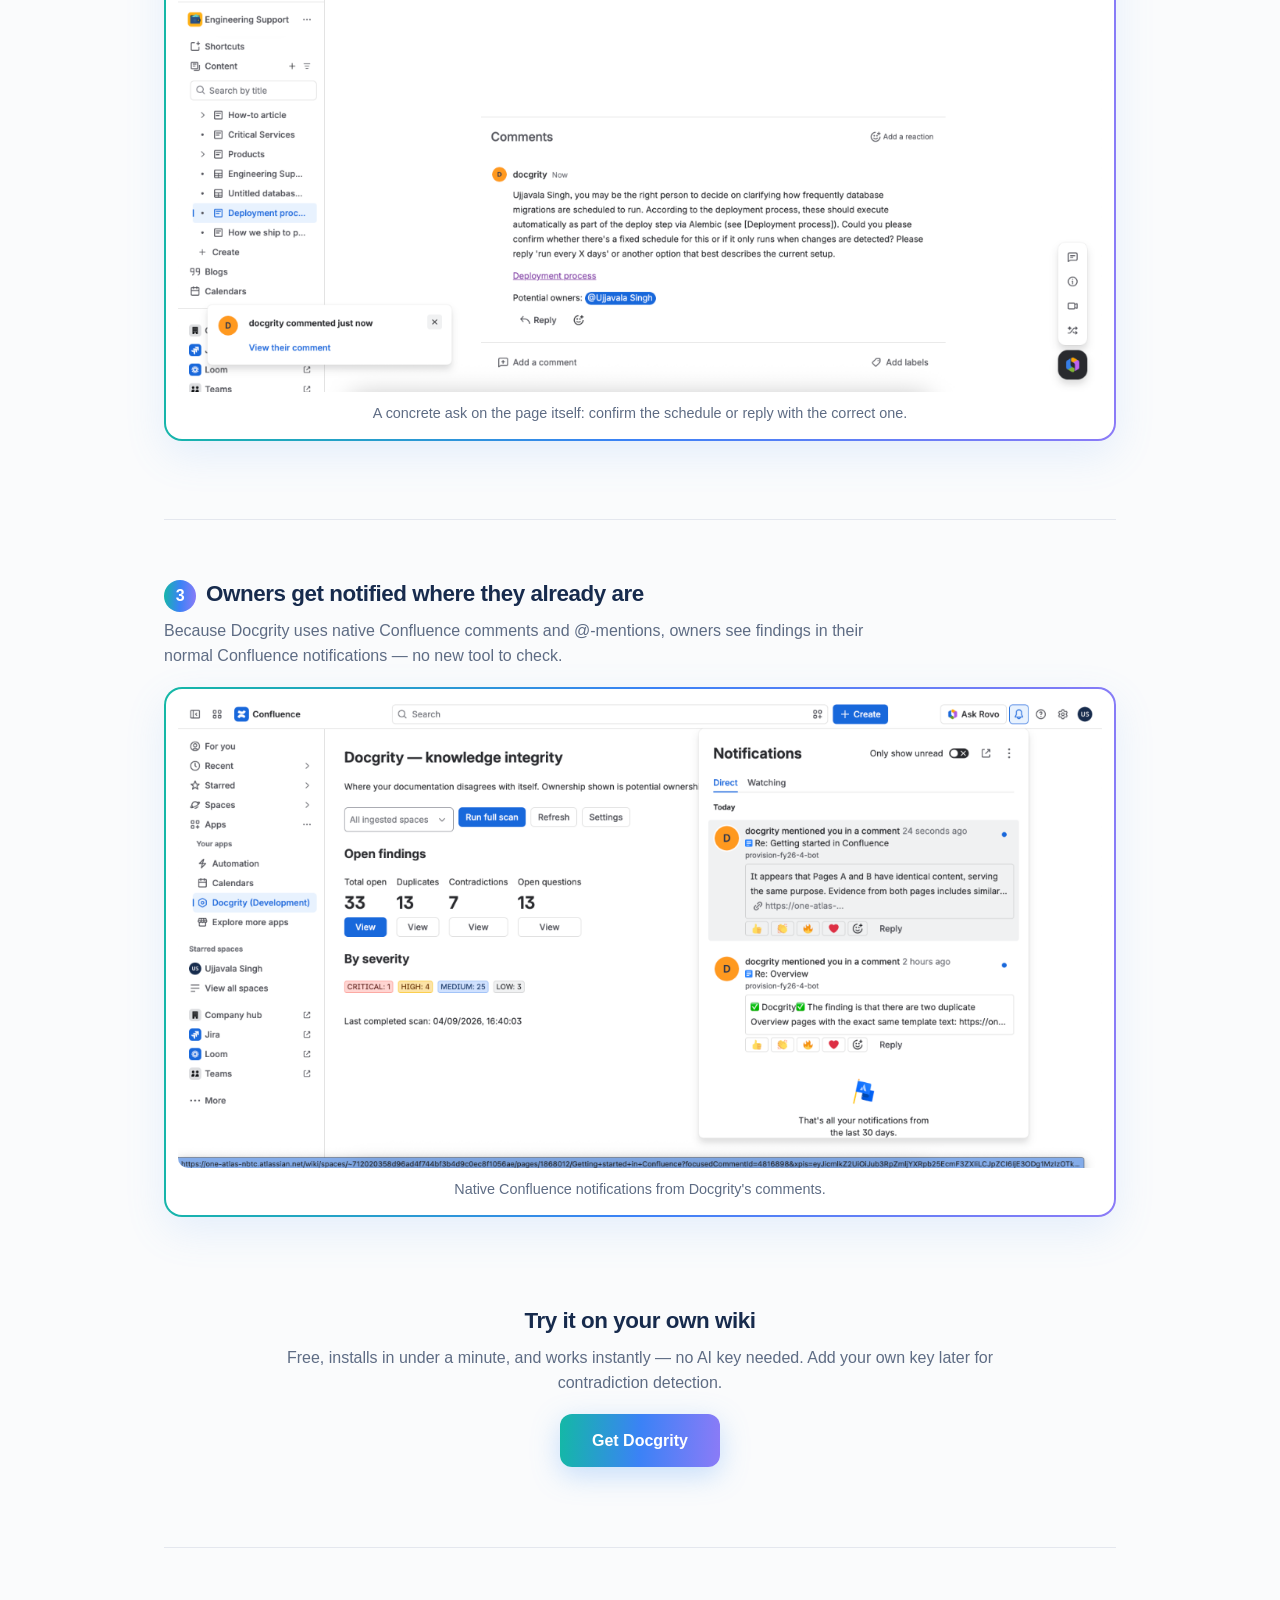
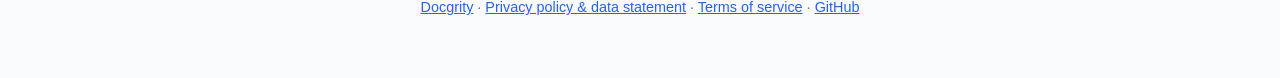
==== commit 1121752f: "Redesign site: shared theme.css, gradient style matching VS Code site (light), Lucide icons, framed " ====
--- a/how-it-works.html
+++ b/how-it-works.html
@@ -8,29 +8,24 @@
 <link rel="icon" type="image/png" href="logo.png">
 <link rel="apple-touch-icon" href="apple-touch-icon.png">
 <meta name="description" content="A step-by-step walkthrough of Docgrity finding duplicates, contradictions and open questions in Confluence — with real screenshots.">
+<link rel="stylesheet" href="theme.css">
 <style>
-  :root{--blue:#1558bc;--blue2:#0b3d91;--teal:#16a394;--ink:#172b4d;--muted:#5e6c84;--bg:#fafbfc}
-  *{margin:0;box-sizing:border-box}
-  body{font-family:-apple-system,BlinkMacSystemFont,"Segoe UI",Roboto,Helvetica,Arial,sans-serif;color:var(--ink);background:var(--bg);line-height:1.6}
-  .wrap{max-width:960px;margin:0 auto;padding:0 24px}
-  header{padding:56px 0 24px;text-align:center}
-  header img{width:72px;height:72px;margin-bottom:12px}
-  h1{font-size:2rem;letter-spacing:-.02em}
+  header{padding:56px 0 24px;text-align:center;overflow:visible}
+  header img{width:72px;height:72px;margin-bottom:12px;border-radius:18px}
+  h1{font-size:2rem}
   .tag{font-size:1.1rem;color:var(--muted);max-width:640px;margin:10px auto 20px}
   nav{margin-bottom:8px}
   nav a{color:var(--blue);text-decoration:none;font-weight:600;margin:0 10px}
   section{padding:32px 0}
-  h2{font-size:1.4rem;margin-bottom:6px}
-  h2 .num{display:inline-block;background:var(--blue);color:#fff;border-radius:99px;width:32px;height:32px;line-height:32px;text-align:center;font-size:1rem;margin-right:10px}
-  .scenario{display:inline-block;background:#e6f7f4;color:var(--teal);font-weight:700;font-size:.8rem;padding:3px 12px;border-radius:99px;margin-bottom:8px;letter-spacing:.03em;text-transform:uppercase}
-  .scenario.warn{background:#fff3e6;color:#b45309}
+  h2{text-align:left;font-size:1.4rem;margin-bottom:6px}
+  h2 .num{display:inline-block;background:var(--grad);color:#fff;border-radius:99px;width:32px;height:32px;line-height:32px;text-align:center;font-size:1rem;margin-right:10px}
+  .scenario{display:inline-block;font-family:ui-monospace,SFMono-Regular,Menlo,monospace;background:rgba(13,148,136,.1);color:var(--teal);font-weight:700;font-size:.78rem;padding:3px 12px;border-radius:99px;margin-bottom:8px;letter-spacing:.03em;text-transform:uppercase}
+  .scenario.warn{background:rgba(180,83,9,.1);color:var(--amber)}
   .lede{color:var(--muted);margin-bottom:18px;max-width:720px}
-  figure{background:#fff;border:1px solid #ebecf0;border-radius:12px;padding:12px;box-shadow:0 4px 18px rgba(23,43,77,.06);margin:0 0 18px}
-  figure img{width:100%;border-radius:8px;display:block}
-  figcaption{color:var(--muted);font-size:.9rem;padding:10px 6px 2px}
-  .divider{border:none;border-top:1px solid #ebecf0;margin:24px 0}
-  footer{padding:40px 0 56px;color:var(--muted);font-size:.9rem;text-align:center;border-top:1px solid #ebecf0;margin-top:40px}
-  footer a{color:var(--blue)}
+  figure{background:linear-gradient(var(--panel),var(--panel)) padding-box,var(--grad) border-box;border:2px solid transparent;border-radius:18px;padding:12px;box-shadow:0 14px 40px rgba(96,165,250,.14);margin:0 0 22px}
+  figure img{width:100%;border-radius:10px;display:block}
+  figcaption{color:var(--muted);font-size:.9rem;padding:10px 6px 2px;text-align:center}
+  .divider{border:none;border-top:1px solid var(--line);margin:24px 0}
 </style>
 </head>
 <body>
@@ -114,9 +109,9 @@
   </section>
 
   <section style="text-align:center">
-    <h2>Try it on your own wiki</h2>
+    <h2 style="text-align:center">Try it on your own wiki</h2>
     <p class="lede" style="margin:0 auto 18px">Free, installs in under a minute, and works instantly — no AI key needed. Add your own key later for contradiction detection.</p>
-    <a href="index.html" style="display:inline-block;background:var(--blue);color:#fff;text-decoration:none;font-weight:600;padding:12px 28px;border-radius:8px">Get Docgrity</a>
+    <a class="cta" href="index.html">Get Docgrity</a>
   </section>
 
   <footer>
--- a/theme.css
+++ b/theme.css
@@ -0,0 +1,100 @@
+/* Docgrity site theme — light adaptation of the Docgrity VS Code site */
+:root{
+  --bg:#fafbfc;--panel:#ffffff;--panel2:#f4f5f7;--line:#e4e7ee;
+  --ink:#172b4d;--muted:#5e6c84;
+  --teal:#0d9488;--violet:#7c6cf0;--red:#e11d48;--amber:#b45309;--blue:#2563eb;
+  --grad:linear-gradient(93deg,#14b8a6 0%,#3b82f6 50%,#8b7bf7 100%);
+  --cta-ink:#ffffff;--term-bg:#0e1526;--term-ink:#c9d6ee;--shadow:23,43,77;
+  --glow-a:rgba(45,212,191,.14);--glow-b:rgba(139,123,247,.14);--glow-c:rgba(96,165,250,.10);
+  --surface:var(--panel)
+}
+*{margin:0;box-sizing:border-box}
+html{scroll-behavior:smooth}
+body{font-family:-apple-system,BlinkMacSystemFont,"Segoe UI",Roboto,Helvetica,Arial,sans-serif;color:var(--ink);background:var(--bg);line-height:1.6}
+::selection{background:rgba(139,123,247,.25)}
+.wrap{max-width:1000px;margin:0 auto;padding:0 24px}
+a{color:var(--blue)}
+
+.lucide{width:1.7rem;height:1.7rem;stroke:url(#docgrity-grad);margin-bottom:12px}
+.lucide-inline{width:1.05rem;height:1.05rem;vertical-align:-3px;margin-right:6px}
+
+header{position:relative;padding:88px 0 64px;text-align:center;overflow:hidden}
+header::before{content:"";position:absolute;inset:-40% -20% auto;height:130%;
+  background:
+    radial-gradient(600px 320px at 30% 20%,var(--glow-a),transparent 70%),
+    radial-gradient(700px 380px at 70% 10%,var(--glow-b),transparent 70%),
+    radial-gradient(500px 300px at 50% 60%,var(--glow-c),transparent 70%);
+  pointer-events:none}
+header::after{content:"";position:absolute;inset:0;
+  background-image:linear-gradient(rgba(23,43,77,.045) 1px,transparent 1px),linear-gradient(90deg,rgba(23,43,77,.045) 1px,transparent 1px);
+  background-size:44px 44px;mask-image:radial-gradient(60% 60% at 50% 30%,#000 30%,transparent 100%);pointer-events:none}
+header>.wrap{position:relative;z-index:1}
+header img{width:84px;height:84px;margin-bottom:20px;border-radius:22px;
+  box-shadow:0 0 0 1px rgba(23,43,77,.08),0 16px 48px rgba(139,123,247,.28)}
+.kicker{font-family:ui-monospace,SFMono-Regular,Menlo,monospace;font-size:.8rem;letter-spacing:.18em;text-transform:uppercase;color:var(--teal);margin-bottom:14px}
+h1{font-size:clamp(2.4rem,6vw,3.6rem);line-height:1.08;letter-spacing:-.03em;font-weight:800}
+h1 .g{background:var(--grad);-webkit-background-clip:text;background-clip:text;color:transparent}
+.tag{font-size:1.15rem;color:var(--muted);max-width:600px;margin:20px auto 32px}
+.cta{display:inline-block;background:var(--grad);color:var(--cta-ink);text-decoration:none;font-weight:700;padding:14px 32px;border-radius:12px;transition:transform .15s,box-shadow .15s;box-shadow:0 8px 28px rgba(96,165,250,.35)}
+.cta:hover{transform:translateY(-2px);box-shadow:0 14px 36px rgba(96,165,250,.5)}
+.cta.ghost{background:transparent;color:var(--ink);border:1px solid var(--line);margin-left:12px;box-shadow:none}
+.cta.ghost:hover{border-color:var(--violet);box-shadow:0 0 24px rgba(139,123,247,.25)}
+.badges{margin-top:30px;display:flex;gap:10px;justify-content:center;flex-wrap:wrap}
+.badge{font-family:ui-monospace,SFMono-Regular,Menlo,monospace;font-size:.78rem;color:var(--muted);border:1px solid var(--line);border-radius:99px;padding:5px 14px;background:var(--panel)}
+.badge b{color:var(--teal);font-weight:600}
+
+section{padding:56px 0}
+h2{font-size:clamp(1.5rem,3vw,2rem);letter-spacing:-.02em;margin-bottom:8px;text-align:center}
+.sub{text-align:center;color:var(--muted);margin-bottom:32px;max-width:640px;margin-left:auto;margin-right:auto}
+
+.grid{display:grid;grid-template-columns:repeat(auto-fit,minmax(230px,1fr));gap:18px}
+.card{position:relative;background:var(--panel);border:1px solid var(--line);border-radius:16px;padding:24px;transition:transform .18s,border-color .18s,box-shadow .18s}
+.card:hover{transform:translateY(-4px);border-color:rgba(139,123,247,.45);box-shadow:0 16px 40px rgba(var(--shadow),.12)}
+.card h3{font-size:1.05rem;margin-bottom:6px}
+.card p{color:var(--muted);font-size:.93rem}
+
+.find{overflow:hidden}
+.find::before{content:"";position:absolute;top:0;left:0;right:0;height:3px;background:var(--teal)}
+.find.contradiction::before{background:var(--red)}
+.find.openq::before{background:var(--amber)}
+.pill{display:inline-block;font-family:ui-monospace,SFMono-Regular,Menlo,monospace;background:rgba(13,148,136,.1);color:var(--teal);font-weight:600;font-size:.75rem;padding:3px 12px;border-radius:99px;margin-bottom:10px}
+.pill.red{background:rgba(225,29,72,.08);color:var(--red)}
+.pill.amber{background:rgba(180,83,9,.1);color:var(--amber)}
+.conf{float:right;font-family:ui-monospace,SFMono-Regular,Menlo,monospace;font-weight:700;font-size:.9rem;background:var(--grad);-webkit-background-clip:text;background-clip:text;color:transparent}
+
+.steps-row{display:grid;grid-template-columns:repeat(auto-fit,minmax(170px,1fr));gap:16px;counter-reset:step}
+.step{background:var(--panel);border:1px solid var(--line);border-radius:16px;padding:22px 18px;text-align:center;transition:transform .18s,border-color .18s}
+.step:hover{transform:translateY(-4px);border-color:rgba(20,184,166,.4)}
+.step::before{counter-increment:step;content:counter(step,decimal-leading-zero);display:block;font-family:ui-monospace,SFMono-Regular,Menlo,monospace;font-weight:700;font-size:1.4rem;background:var(--grad);-webkit-background-clip:text;background-clip:text;color:transparent;margin-bottom:8px}
+.step strong{display:block;margin-bottom:4px}
+.step span{color:var(--muted);font-size:.87rem}
+
+.shot{position:relative;border-radius:18px;padding:2px;background:var(--grad);box-shadow:0 24px 64px rgba(96,165,250,.22)}
+.shot .inner{background:var(--panel);border-radius:16px;padding:12px}
+.shot img{width:100%;border-radius:10px;display:block}
+.shot figcaption{text-align:center;color:var(--muted);font-size:.88rem;padding:12px 8px 8px}
+
+.band{background:var(--grad);color:#fff;border-radius:18px;padding:36px 28px;text-align:center;margin:8px 0;box-shadow:0 16px 48px rgba(96,165,250,.3)}
+.band h2{color:#fff;margin-bottom:8px}
+.band p{color:rgba(255,255,255,.92);max-width:620px;margin:0 auto;font-size:.97rem}
+
+code{font-family:ui-monospace,SFMono-Regular,Menlo,monospace;background:var(--panel2);padding:1px 7px;border-radius:5px;font-size:.88em;color:var(--ink)}
+kbd{background:var(--panel2);color:var(--ink);border:1px solid var(--line);padding:1px 7px;border-radius:5px;font-size:.85em}
+pre{background:var(--term-bg);color:var(--term-ink);padding:14px 16px;border-radius:12px;overflow-x:auto;font-size:.88em;border:1px solid var(--line)}
+pre code{background:none;padding:0;color:inherit}
+
+footer{padding:48px 0 64px;color:var(--muted);font-size:.9rem;text-align:center;border-top:1px solid var(--line);margin-top:48px}
+
+/* ---- Docs pages (how-it-works, privacy, terms) ---- */
+.docs{max-width:820px;margin:0 auto;padding:56px 24px 72px}
+.docs .top{font-family:ui-monospace,SFMono-Regular,Menlo,monospace;font-size:.85rem;margin-bottom:28px;display:inline-block}
+.docs h1{font-size:clamp(1.9rem,4.5vw,2.6rem)}
+.docs .updated{color:var(--muted);font-size:.9rem;margin:8px 0 36px}
+.docs h2{text-align:left;font-size:1.35rem;margin:2.4em 0 .6em;padding-top:.4em}
+.docs h2::before{content:"";display:block;width:44px;height:3px;border-radius:2px;background:var(--grad);margin-bottom:12px}
+.docs h3{margin:1.8em 0 .5em;font-size:1.1rem}
+.docs p{margin:.7em 0}
+.docs ol li,.docs ul li{margin:8px 0}
+.docs table{border-collapse:collapse;width:100%;font-size:.92rem;margin:14px 0}
+.docs th,.docs td{border:1px solid var(--line);padding:9px 12px;text-align:left;vertical-align:top;background:var(--panel)}
+.docs th{background:var(--panel2)}
